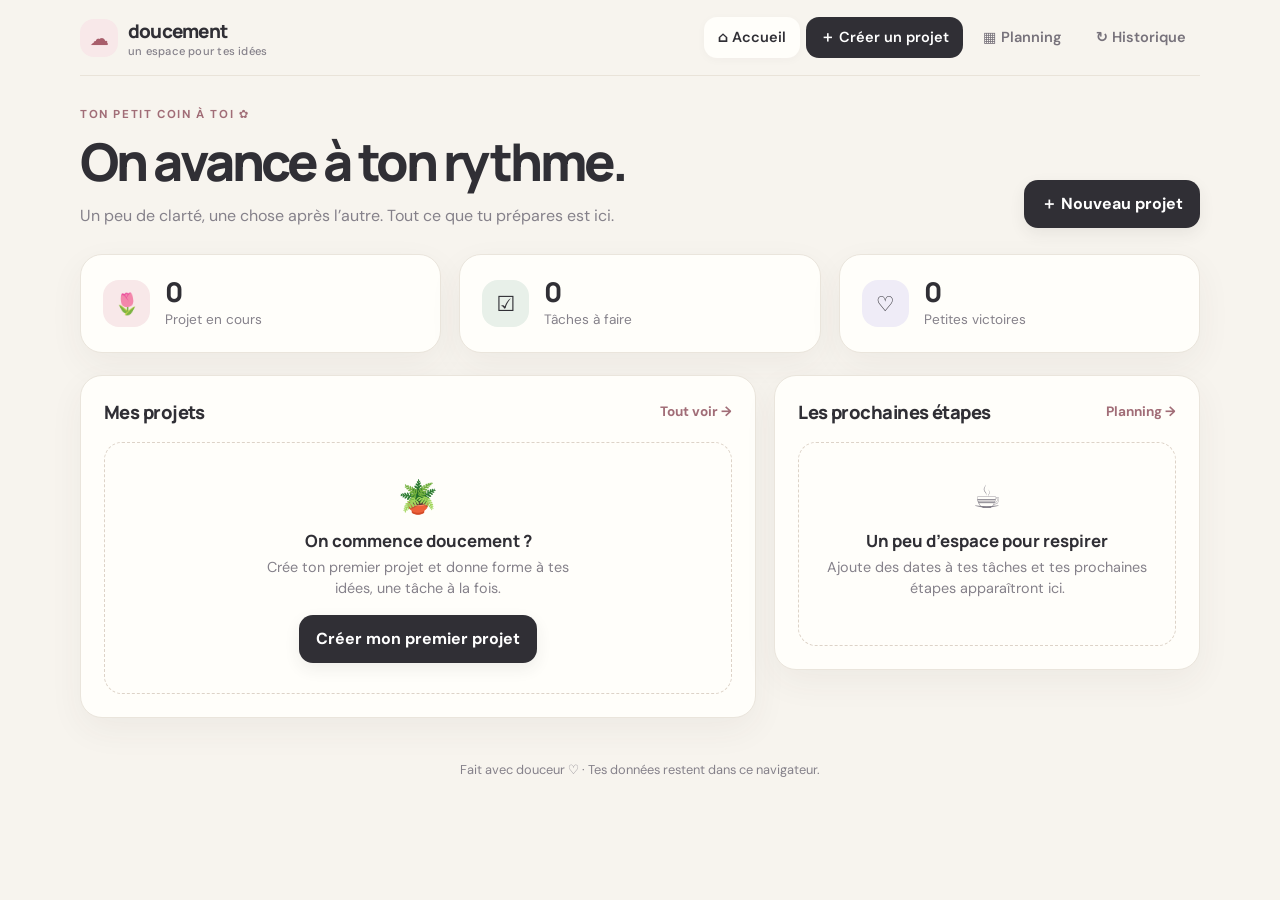
==== index.html @ ed36bbf3 "Add files via upload" ====
<!doctype html><html lang="fr"><head><meta charset="utf-8"><meta name="viewport" content="width=device-width,initial-scale=1,viewport-fit=cover"><meta name="theme-color" content="#f7f4ee"><meta name="description" content="Ton espace doux pour organiser tes projets."><title>Doucement — Mon espace</title><link rel="stylesheet" href="style.css"></head><body data-page="home"><div id="app"></div><script src="app.js" defer></script></body></html>
---- style.css ----
@import url('https://fonts.googleapis.com/css2?family=DM+Sans:wght@400;500;600;700&family=Manrope:wght@400;500;600;700;800&display=swap');
:root{--bg:#f7f4ee;--paper:#fffefa;--ink:#302f35;--muted:#85818a;--line:#e9e3d9;--rose:#d98f9b;--rose-light:#f8e8e9;--sage:#789585;--sage-light:#e8f0e9;--lav:#aaa0c7;--lav-light:#efecf7;--peach:#e7b58f;--peach-light:#fbefe5;--shadow:0 12px 35px rgba(68,53,48,.055);--radius:22px;--sans:'DM Sans',system-ui,sans-serif;--display:'Manrope',system-ui,sans-serif}*{box-sizing:border-box}html{scroll-behavior:smooth}body{margin:0;background:var(--bg);color:var(--ink);font-family:var(--sans);line-height:1.5;padding-bottom:30px}button,input,textarea,select{font:inherit}button,a{ -webkit-tap-highlight-color:transparent}button{cursor:pointer}a{color:inherit;text-decoration:none}.shell{width:min(1120px,100% - 36px);margin:auto}.topbar{height:76px;display:flex;align-items:center;justify-content:space-between;gap:16px;border-bottom:1px solid var(--line);margin-bottom:30px}.brand{display:flex;align-items:center;gap:10px;font:800 1.18rem var(--display);letter-spacing:-.04em}.brand-mark{display:grid;place-items:center;width:38px;height:38px;border-radius:14px;background:var(--rose-light);color:#a85e6b;font-size:1.2rem}.brand small{display:block;color:var(--muted);font:500 .7rem var(--sans);letter-spacing:.02em}.nav{display:flex;gap:6px;align-items:center}.nav a{padding:10px 14px;border-radius:13px;color:#77727b;font-size:.91rem;font-weight:600}.nav a.active,.nav a:hover{background:var(--paper);color:var(--ink);box-shadow:0 2px 10px #302f3508}.nav .nav-plus{background:var(--ink);color:white}.menu-toggle{display:none;border:1px solid var(--line);background:var(--paper);border-radius:12px;padding:8px 12px}.eyebrow{text-transform:uppercase;letter-spacing:.14em;font-size:.72rem;color:#a16d77;font-weight:700;margin:0 0 10px}.heading{font:800 clamp(2rem,5vw,3.25rem)/1.12 var(--display);letter-spacing:-.055em;margin:0}.subheading{color:var(--muted);max-width:60ch;margin:12px 0 0}.page-head{display:flex;justify-content:space-between;align-items:flex-end;gap:20px;margin:28px 0 26px}.btn{border:0;border-radius:14px;padding:12px 17px;font-weight:700;display:inline-flex;justify-content:center;align-items:center;gap:8px;transition:transform .15s,box-shadow .15s}.btn:active{transform:scale(.98)}.btn-primary{background:var(--ink);color:white;box-shadow:0 6px 16px #302f3514}.btn-soft{background:var(--rose-light);color:#925866}.btn-plain{background:var(--paper);border:1px solid var(--line);color:var(--ink)}.btn-danger{background:#fff0f0;color:#a34f57}.grid{display:grid;gap:18px}.stats{grid-template-columns:repeat(3,minmax(0,1fr));margin:22px 0}.stat,.panel,.project-card,.task-card,.calendar-wrap{background:var(--paper);border:1px solid #eae5dc;border-radius:var(--radius);box-shadow:var(--shadow)}.stat{padding:21px 22px;display:flex;gap:15px;align-items:center}.stat-icon{width:47px;height:47px;display:grid;place-items:center;border-radius:16px;font-size:1.3rem}.stat-icon.rose{background:var(--rose-light)}.stat-icon.sage{background:var(--sage-light)}.stat-icon.lav{background:var(--lav-light)}.stat strong{font:800 1.7rem var(--display);display:block;line-height:1.15}.stat span:last-child{font-size:.85rem;color:var(--muted)}.home-grid{grid-template-columns:1.35fr .85fr;align-items:start}.panel{padding:23px}.panel-head{display:flex;justify-content:space-between;align-items:center;gap:12px;margin-bottom:17px}.panel h2,.section-title{font:800 1.15rem var(--display);margin:0;letter-spacing:-.03em}.small-link{font-size:.85rem;color:#a16d77;font-weight:700}.project-list{display:grid;gap:12px}.project-card{padding:17px;display:flex;align-items:center;gap:14px;box-shadow:none;transition:transform .15s,border-color .15s}.project-card:hover{transform:translateY(-2px);border-color:#d8c4c3}.project-emoji{width:48px;height:48px;flex:none;border-radius:16px;display:grid;place-items:center;font-size:1.35rem;background:var(--rose-light)}.project-info{flex:1;min-width:0}.project-info h3{margin:0;font:750 1rem var(--display);overflow-wrap:anywhere}.project-info p{margin:4px 0 0;color:var(--muted);font-size:.84rem}.project-arrow{color:#aaa;font-size:1.3rem}.progress{height:6px;background:#eee9e2;border-radius:99px;overflow:hidden;margin-top:11px}.progress span{display:block;height:100%;background:var(--sage);border-radius:99px}.empty{padding:30px 18px;text-align:center;color:var(--muted);border:1px dashed #ddd3c8;border-radius:18px}.empty .empty-emoji{font-size:2rem;margin-bottom:8px}.empty h3{color:var(--ink);margin:4px 0;font:750 1.05rem var(--display)}.empty p{font-size:.9rem;margin:5px auto 15px;max-width:34ch}.task-list{display:grid;gap:10px}.task-card{padding:14px 16px;display:flex;gap:13px;align-items:flex-start;box-shadow:none}.task-check{appearance:none;width:22px;height:22px;border:1.7px solid #cfc7bd;border-radius:8px;background:white;flex:none;margin:2px 0 0;display:grid;place-items:center}.task-check:checked{background:var(--sage);border-color:var(--sage)}.task-check:checked:after{content:'✓';color:white;font-size:.85rem}.task-main{flex:1;min-width:0}.task-main h3{margin:0;font-size:.96rem;font-weight:700;overflow-wrap:anywhere}.task-main p{font-size:.84rem;color:var(--muted);margin:4px 0 0;white-space:pre-wrap;overflow-wrap:anywhere}.task-card.done .task-main h3{text-decoration:line-through;color:#999}.task-meta{display:flex;gap:7px;flex-wrap:wrap;margin-top:8px}.pill{font-size:.74rem;padding:4px 8px;border-radius:8px;background:#f2eee8;color:#77717a}.pill.time{background:var(--lav-light);color:#72648f}.pill.late{background:#ffeded;color:#a64e57}.pill.done{background:var(--sage-light);color:#52705f}.task-actions{display:flex;gap:5px}.icon-btn{border:0;background:transparent;color:#938c91;padding:5px;border-radius:8px}.icon-btn:hover{background:#f5eee9;color:var(--ink)}.form-layout{display:grid;grid-template-columns:1fr 320px;gap:20px;align-items:start}.form-card{padding:24px;background:var(--paper);border:1px solid var(--line);border-radius:var(--radius);box-shadow:var(--shadow)}.form-section+.form-section{border-top:1px solid var(--line);padding-top:22px;margin-top:24px}.form-section h2{font:800 1.1rem var(--display);margin:0 0 5px}.hint{font-size:.86rem;color:var(--muted);margin:0 0 17px}.field-grid{display:grid;grid-template-columns:1fr 1fr;gap:14px}.field{display:grid;gap:7px;margin-bottom:15px}.field label,.field>span{font-size:.83rem;font-weight:700;color:#615c64}.field input,.field textarea,.field select{width:100%;min-width:0;border:1px solid #e4ddd4;background:#fff;border-radius:12px;padding:12px 13px;color:var(--ink);outline:none}.field input:focus,.field textarea:focus,.field select:focus{border-color:#d49aa3;box-shadow:0 0 0 3px #f8e8e9}.field textarea{resize:vertical;min-height:90px}.field small{font-size:.76rem;color:var(--muted)}.task-builder{display:grid;gap:12px}.builder-task{border:1px solid var(--line);border-radius:16px;padding:15px;background:#fffefa}.builder-head{display:flex;align-items:center;justify-content:space-between;gap:10px;margin-bottom:12px}.builder-head strong{font-size:.9rem}.builder-grid{display:grid;grid-template-columns:1fr 1fr;gap:0 12px}.builder-grid .wide{grid-column:1/-1}.form-side{display:grid;gap:14px}.tip-card{padding:20px;border-radius:20px;background:var(--sage-light);color:#456453}.tip-card h3{margin:0 0 8px;font:800 1.02rem var(--display)}.tip-card p{font-size:.88rem;margin:0}.tip-card.pink{background:var(--rose-light);color:#8c5660}.form-actions{display:flex;gap:10px;flex-wrap:wrap;margin-top:22px}.calendar-top{display:flex;align-items:center;justify-content:space-between;gap:14px;margin-bottom:18px}.month-switch{display:flex;align-items:center;gap:10px}.month-switch h2{font:800 1.2rem var(--display);margin:0;min-width:170px;text-align:center}.month-switch button{width:38px;height:38px;border:1px solid var(--line);border-radius:12px;background:white}.calendar-wrap{padding:20px}.calendar-grid{display:grid;grid-template-columns:repeat(7,minmax(0,1fr));gap:5px}.weekday{text-align:center;font-size:.75rem;font-weight:700;color:var(--muted);padding:8px 0}.day{border:1px solid transparent;border-radius:12px;min-height:83px;padding:8px 6px;background:#fff;min-width:0;text-align:left;color:var(--ink)}.day:hover{border-color:#d8c2c1}.day.other{background:transparent;color:#bbb}.day.today{border-color:var(--rose);background:#fff8f8}.day.selected{background:var(--rose-light);border-color:var(--rose)}.day-num{font-size:.8rem;font-weight:700}.day-dots{display:flex;gap:3px;flex-wrap:wrap;margin-top:8px}.day-dot{width:6px;height:6px;border-radius:50%;background:var(--sage)}.day-dot.pink{background:var(--rose)}.day-dot.purple{background:var(--lav)}.day-count{font-size:.65rem;color:var(--muted);margin-top:3px}.agenda{margin-top:22px}.agenda h2{font:800 1.2rem var(--display);margin:0 0 13px}.agenda-date{font-size:.88rem;color:var(--muted);margin:-8px 0 14px}.history-tools{display:flex;gap:10px;flex-wrap:wrap;margin:0 0 20px}.history-tools input,.history-tools select{border:1px solid var(--line);border-radius:12px;padding:11px 13px;background:var(--paper);min-width:0}.history-tools input{flex:1;min-width:180px}.history-grid{grid-template-columns:repeat(2,minmax(0,1fr))}.history-card{display:flex;flex-direction:column;align-items:stretch}.history-card .project-info{margin-top:12px}.history-card .history-actions{display:flex;gap:8px;margin-top:15px}.history-card .history-actions .btn{flex:1}.status-label{display:inline-flex;align-items:center;gap:6px;font-size:.75rem;font-weight:700;color:#63806d;background:var(--sage-light);padding:5px 9px;border-radius:99px}.status-label.archived{color:#837b8e;background:var(--lav-light)}.note-box{background:#fff8e9;border:1px solid #f0e4c8;border-radius:18px;padding:17px;margin-top:18px}.note-box label{display:block;font-weight:700;font-size:.9rem;margin-bottom:8px}.note-box textarea{width:100%;border:1px solid #eee0c2;border-radius:12px;background:#fffdf7;padding:11px;resize:vertical;min-height:95px}.note-box button{margin-top:8px}.toast{position:fixed;bottom:22px;left:50%;transform:translateX(-50%);z-index:10;background:#302f35;color:white;padding:12px 18px;border-radius:14px;box-shadow:var(--shadow);font-size:.9rem;max-width:calc(100% - 30px)}.footer{color:var(--muted);font-size:.8rem;text-align:center;margin:42px auto 10px}.mobile-bottom{display:none}
@media(max-width:800px){.shell{width:min(100% - 28px,650px)}.topbar{height:68px;margin-bottom:22px}.nav{display:none;position:absolute;top:65px;left:14px;right:14px;background:var(--paper);border:1px solid var(--line);border-radius:17px;padding:9px;box-shadow:var(--shadow);z-index:20;flex-direction:column;align-items:stretch}.nav.open{display:flex}.nav a{padding:12px}.menu-toggle{display:block}.home-grid,.form-layout{grid-template-columns:1fr}.form-side{grid-template-columns:1fr 1fr}.page-head{align-items:flex-start;flex-direction:column;margin-top:22px}.page-head .btn{width:100%}.stats{gap:10px}.stat{padding:14px 12px;gap:9px;align-items:flex-start;flex-direction:column}.stat-icon{width:38px;height:38px;border-radius:13px}.stat strong{font-size:1.45rem}.stat span:last-child{font-size:.77rem}.panel,.form-card,.calendar-wrap{padding:17px}.day{min-height:64px;padding:6px 4px}.day-count{display:none}.calendar-grid{gap:3px}.history-grid{grid-template-columns:1fr}}
@media(max-width:480px){.heading{font-size:2.2rem}.stats{grid-template-columns:repeat(3,minmax(0,1fr))}.stat strong{font-size:1.3rem}.stat span:last-child{font-size:.7rem}.field-grid,.builder-grid,.form-side{grid-template-columns:1fr}.builder-grid .wide{grid-column:auto}.calendar-wrap{padding:11px}.calendar-top{align-items:flex-start;flex-direction:column}.month-switch{width:100%;justify-content:space-between}.month-switch h2{min-width:0}.weekday{font-size:.68rem}.day{min-height:54px;border-radius:9px}.day-num{font-size:.74rem}.day-dots{margin-top:5px}.day-dot{width:5px;height:5px}.project-card{padding:13px;gap:10px}.project-emoji{width:42px;height:42px}.task-card{padding:12px}.task-actions{flex-direction:column}.mobile-bottom{display:flex;position:fixed;bottom:0;left:0;right:0;z-index:8;background:#fffefaee;backdrop-filter:blur(14px);border-top:1px solid var(--line);padding:8px 8px calc(8px + env(safe-area-inset-bottom));justify-content:space-around}.mobile-bottom a{font-size:.7rem;font-weight:700;color:var(--muted);display:grid;justify-items:center;gap:3px;padding:4px 10px}.mobile-bottom a span:first-child{font-size:1.1rem}.mobile-bottom a.active{color:#a16d77}.footer{margin-bottom:80px}.toast{bottom:85px}}

/* Adresse de tâche et planification des trajets */
.task-address { margin: 5px 0 0; font-size: .88rem; color: var(--muted, #777); overflow-wrap: anywhere; }
.task-address a { color: var(--sage, #718a76); text-decoration: underline; text-underline-offset: 2px; }
.route-stops { margin: 16px 0; }
.route-stops ol { list-style: none; margin: 0; padding: 0; counter-reset: route; display: grid; gap: 10px; }
.route-stops li { counter-increment: route; position: relative; padding: 12px 14px 12px 48px; border: 1px solid var(--border, #eee3df); border-radius: 14px; background: var(--cream, #fffaf7); }
.route-stops li::before { content: counter(route); position: absolute; left: 14px; top: 12px; width: 24px; height: 24px; display: grid; place-items: center; border-radius: 50%; background: var(--rose-light, #f8e5e8); color: var(--text, #594b4a); font-weight: 700; font-size: .85rem; }
.route-stops li span, .route-stops li small { display: block; }
.route-stops li small { margin-top: 3px; color: var(--muted, #777); overflow-wrap: anywhere; }
.empty-route { padding: 14px; border-radius: 14px; background: var(--cream, #fffaf7); color: var(--muted, #777); }
#reminderSelect { max-width: 100%; }
@media (max-width: 640px) { .route-stops li { padding-right: 10px; } #buildRoute { width: 100%; justify-content: center; } }
.route-map { margin: 14px 0 18px; overflow: hidden; border-radius: 16px; border: 1px solid var(--border, #eee3df); background: var(--cream, #fffaf7); }
.route-leaflet-map { height: 340px; width: 100%; z-index: 0; }
.route-summary { padding: 10px 14px; margin: 0; font-size: .9rem; background: var(--rose-light, #f8e5e8); }
@media (max-width: 640px) { .route-leaflet-map { height: 280px; } }
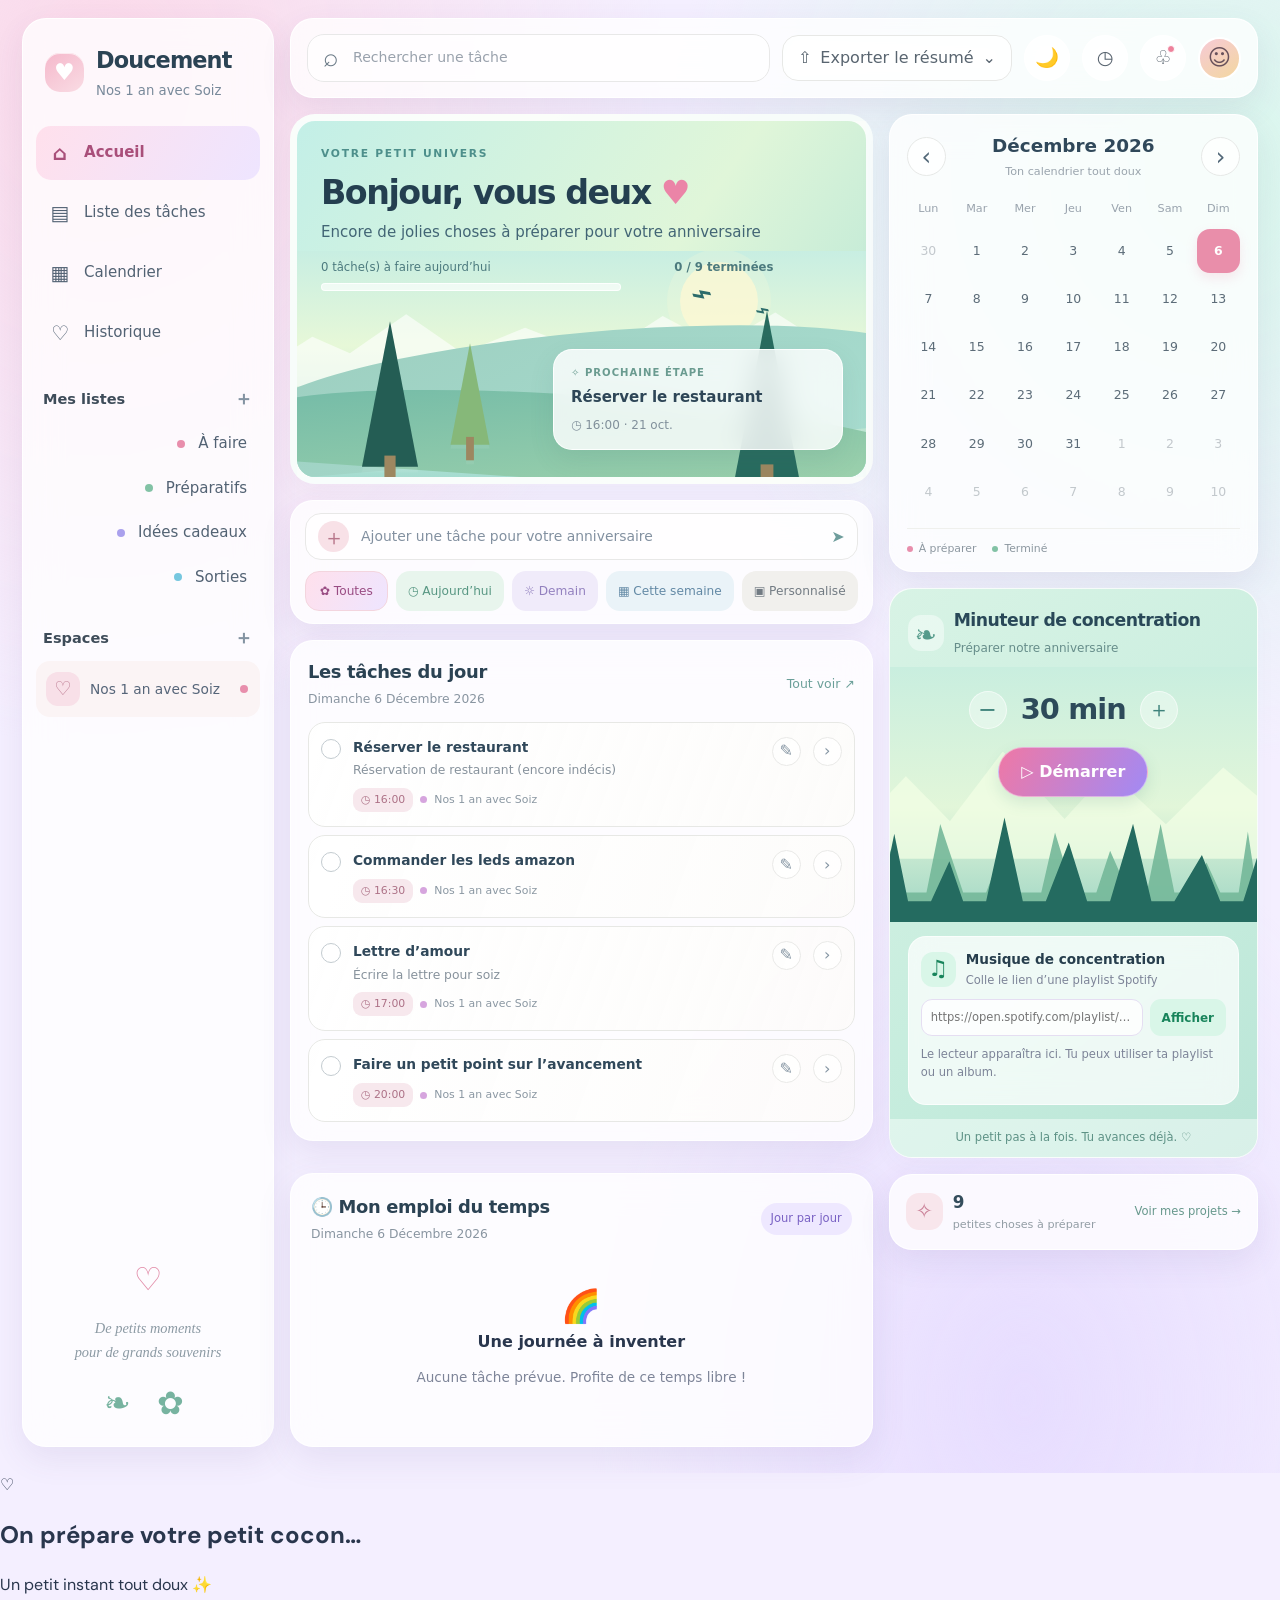
==== commit d7081a59: "Update index.html" ====
--- a/index.html
+++ b/index.html
@@ -1 +1,10 @@
-<!doctype html><html lang="fr"><head><meta charset="utf-8"><meta name="viewport" content="width=device-width,initial-scale=1,viewport-fit=cover"><meta name="theme-color" content="#f7f4ee"><meta name="description" content="Ton espace doux pour organiser tes projets."><title>Doucement — Mon espace</title><link rel="stylesheet" href="style.css"></head><body data-page="home"><div id="app"></div><script src="app.js" defer></script></body></html>
+<!doctype html><html lang="fr"><head><meta charset="utf-8"><meta name="viewport" content="width=device-width,initial-scale=1,viewport-fit=cover"><meta name="theme-color" content="#f7f4ee"><meta name="description" content="Ton espace doux pour organiser tes projets."><title>Doucement — Mon espace</title><link rel="stylesheet" href="style.css"></head><body data-page="home"><div id="app"></div><script src="app.js" defer></script></body><div id="loading-screen">
+  <div class="loading-content">
+    <div class="loading-heart">♡</div>
+    <h2>On prépare votre petit cocon…</h2>
+    <p>Un petit instant tout doux ✨</p>
+    <div class="loading-bar">
+      <span></span>
+    </div>
+  </div>
+</div></html>
--- a/style.css
+++ b/style.css
@@ -19,3 +19,61 @@
 .route-leaflet-map { height: 340px; width: 100%; z-index: 0; }
 .route-summary { padding: 10px 14px; margin: 0; font-size: .9rem; background: var(--rose-light, #f8e5e8); }
 @media (max-width: 640px) { .route-leaflet-map { height: 280px; } }
+
+
+/* Accueil signature : pastel lumineux, formes illustrées et hiérarchie plus éditoriale */
+.home-hero{position:relative;display:grid;grid-template-columns:1.08fr .92fr;align-items:center;min-height:360px;overflow:hidden;margin:26px 0 20px;padding:38px 42px;border:1px solid #eadfe0;border-radius:30px;background:linear-gradient(118deg,#fffefa 0%,#fffaf6 48%,#f5eaf5 100%);box-shadow:0 18px 50px rgba(83,59,73,.07)}
+.home-hero .eyebrow{color:#b16d80}.home-hero .heading{font-size:clamp(2.15rem,4.3vw,3.45rem);line-height:1.08;max-width:620px}.home-hero .subheading{font-size:1rem;line-height:1.75;max-width:430px;margin-top:17px}.hero-copy{position:relative;z-index:2}.hero-actions{display:flex;gap:10px;flex-wrap:wrap;margin-top:23px}.hero-note{display:flex;align-items:center;gap:8px;color:#8e858d;font-size:.83rem;margin-top:22px}.hero-note span{color:#c67e91}.hero-art{height:290px;position:relative;isolation:isolate}.hero-art:before{content:'';position:absolute;width:285px;height:285px;right:15px;top:0;border-radius:50%;background:linear-gradient(145deg,#f6dce3,#e9e3f7);opacity:.9}.art-sun{position:absolute;z-index:-1;width:102px;height:102px;right:62px;top:14px;border-radius:50%;background:#f9d7a7;box-shadow:0 0 0 13px #f9d7a733}.art-cloud{position:absolute;z-index:2;width:78px;height:22px;background:#fffefa;border-radius:30px;filter:drop-shadow(0 4px 5px #80677a12)}.art-cloud:before,.art-cloud:after{content:'';position:absolute;bottom:7px;background:inherit;border-radius:50%}.art-cloud:before{width:31px;height:31px;left:12px}.art-cloud:after{width:24px;height:24px;left:34px}.cloud-one{top:45px;left:20px}.cloud-two{top:90px;right:12px;transform:scale(.72)}.art-hill{position:absolute;bottom:18px;border-radius:55% 55% 0 0}.hill-back{width:280px;height:145px;right:4px;background:#b9d4c3;transform:rotate(-9deg)}.hill-front{width:310px;height:126px;right:48px;bottom:0;background:linear-gradient(130deg,#86b5a0,#c5dfcb);transform:rotate(9deg)}.art-flower{position:absolute;color:#fff9f1;text-shadow:0 2px 7px #547b6b55;font-size:3rem}.flower-one{bottom:42px;right:56px;transform:rotate(-15deg)}.flower-two{bottom:87px;right:215px;font-size:2.1rem;color:#f8e6ef}.art-heart{position:absolute;right:66px;top:97px;font-size:3rem;color:#c77791;transform:rotate(12deg);text-shadow:0 5px 12px #c7779133}.art-label{position:absolute;right:0;bottom:8px;padding:12px 17px;background:#fffefaee;border:1px solid #fff;border-radius:17px;box-shadow:0 9px 24px #66536617;transform:rotate(-3deg)}.art-label span,.art-label strong{display:block}.art-label span{font-size:.65rem;text-transform:uppercase;letter-spacing:.12em;color:#a28a9a}.art-label strong{font:800 1rem var(--display);color:#655568}.home-stats{margin:20px 0 22px}.home-stats .stat{border-radius:20px;background:#fffefaed}.home-project-panel,.home-next-panel{padding:25px}.home-project-panel .panel-head,.home-next-panel .panel-head{align-items:center}.home-project-panel .eyebrow,.home-next-panel .eyebrow{margin-bottom:4px;font-size:.64rem}.home-project-panel .panel-head h2,.home-next-panel .panel-head h2{font-size:1.25rem}.home-project-panel .project-card{border-radius:17px;background:linear-gradient(100deg,#fffefa,#fff8f7);padding:17px}.home-project-panel .project-emoji{border-radius:17px}.home-next-panel .task-list{gap:9px}.home-next-panel .task-card{border-radius:16px;padding:13px 12px;background:#fffefa}.home-all-tasks{display:flex;margin-top:14px;justify-content:space-between}.mini-quote{display:flex;align-items:center;gap:12px;margin-top:17px;padding:15px 16px;border-radius:17px;background:linear-gradient(100deg,#f8e8ec,#f1edf9);color:#8d687a}.mini-quote>span:first-child{font:2.5rem Georgia,serif;line-height:.8;color:#c48296}.mini-quote p{margin:0;font-size:.85rem;flex:1}.quote-flower{font-size:1.5rem;color:#b18cab}.home-bottom-note{display:flex;align-items:center;gap:14px;margin:20px 0 4px;padding:19px 23px;border:1px solid #e9e2e9;border-radius:20px;background:linear-gradient(105deg,#f7eee9,#f3eef8)}.home-bottom-note strong{font:750 .95rem var(--display)}.home-bottom-note p{margin:3px 0 0;color:var(--muted);font-size:.85rem}.note-sparkle{font-size:1.7rem;color:#b486a5}.note-heart{margin-left:auto;font-size:1.8rem;color:#c78398}
+@media(max-width:800px){.home-hero{grid-template-columns:1fr;padding:29px 25px 0;min-height:unset}.home-hero .heading{font-size:clamp(2rem,8vw,3rem)}.hero-art{height:230px;margin-top:8px}.hero-art:before{width:220px;height:220px;right:calc(50% - 110px)}.art-sun{right:calc(50% - 68px);width:80px;height:80px}.hill-back{right:calc(50% - 135px);width:270px}.hill-front{right:calc(50% - 155px);width:310px}.art-label{right:calc(50% - 145px)}.flower-one{right:calc(50% - 90px)}.flower-two{right:calc(50% + 50px)}.art-heart{right:calc(50% - 80px)}.home-stats{grid-template-columns:repeat(3,minmax(0,1fr));gap:9px}.home-stats .stat{padding:13px 10px;gap:8px}.home-stats .stat-icon{width:35px;height:35px;border-radius:12px;font-size:1rem}.home-stats .stat strong{font-size:1.35rem}.home-stats .stat span:last-child{font-size:.72rem}.home-grid{grid-template-columns:1fr}.home-bottom-note{padding:16px}}
+@media(max-width:480px){.home-hero{margin-top:16px;padding:25px 19px 0;border-radius:23px}.hero-actions .btn{flex:1;padding:11px 12px;font-size:.84rem}.hero-art{height:205px}.home-stats{gap:7px}.home-stats .stat{display:block;text-align:center;padding:12px 5px}.home-stats .stat-icon{margin:0 auto 8px}.home-project-panel,.home-next-panel{padding:18px}.home-bottom-note{gap:10px}.note-heart{font-size:1.4rem}}
+
+/* === Tableau de bord Doucement — interface pastel inspirée de la référence === */
+.dashboard-page{max-width:none;width:100%;margin:0;padding:18px 22px 26px;background:radial-gradient(ellipse at 10% 0%,#fffaf6 0%,#f5f2ee 50%,#eeefed 100%);min-height:100vh;color:#273e4d;font-family:var(--body,Inter,system-ui,sans-serif)}
+.dashboard-page .footer,.dashboard-page .mobile-bottom{display:none}
+.dashboard-shell{display:grid;grid-template-columns:252px minmax(0,1fr);gap:16px;max-width:1680px;margin:0 auto;align-items:stretch}
+.dash-sidebar{min-height:calc(100vh - 36px);padding:22px 13px 14px;border:1px solid #ffffffc9;border-radius:24px;background:rgba(255,255,255,.74);backdrop-filter:blur(20px);box-shadow:0 10px 34px #52625b0b;display:flex;flex-direction:column;overflow:hidden}
+.dash-brand{display:flex;align-items:center;gap:12px;text-decoration:none;color:#2b4354;padding:3px 9px 25px}.brand-heart{display:grid;place-items:center;width:39px;height:39px;border-radius:15px;background:linear-gradient(145deg,#f5b8cb,#f9dce4);color:#fff;font-size:1.45rem;box-shadow:inset 0 1px 0 #ffffffaa}.dash-brand strong{display:block;font-size:1.4rem;letter-spacing:-.04em}.dash-brand small{display:block;color:#78899a;margin-top:3px;font-size:.83rem}
+.dash-nav{display:grid;gap:6px}.dash-nav a,.dash-list-links a{display:flex;align-items:center;gap:13px;padding:12px 13px;border-radius:15px;text-decoration:none;color:#526273;font-size:.94rem;transition:background .2s,transform .2s}.dash-nav a span{width:22px;text-align:center;font-size:1.25rem}.dash-nav a:hover,.dash-list-links a:hover{background:#f8f1f2;transform:translateX(2px)}.dash-nav a.active{background:linear-gradient(105deg,#f8e3e9d9,#f7eaf0a6);color:#ad6e83;font-weight:700}.dash-side-heading{display:flex;justify-content:space-between;align-items:center;margin:25px 7px 9px;color:#3e4c59;font-size:.91rem;font-weight:750}.dash-side-heading a{color:#8393a2;text-decoration:none;font-size:1.2rem}.dash-list-links{display:grid;gap:2px}.dash-list-links a{padding:10px 13px}.pink-dot,.green-dot,.purple-dot,.blue-dot{display:inline-block;width:8px;height:8px;border-radius:50%;flex:none}.pink-dot{background:#e88eac}.green-dot{background:#82c2a5}.purple-dot{background:#aaa0ed}.blue-dot{background:#76c7df}.dash-list-links .pink-dot,.dash-list-links .green-dot,.dash-list-links .purple-dot,.dash-list-links .blue-dot{margin-left:auto}.dash-project-link{display:flex;align-items:center;gap:10px;padding:11px 10px;border-radius:14px;background:#fbf4f5;text-decoration:none;color:#566579;font-size:.86rem}.dash-project-link>span:first-child{display:grid;place-items:center;width:34px;height:34px;border-radius:12px;background:#f8e0e8;color:#bd7b92;font-size:1.2rem}.dash-project-link>span:nth-child(2){flex:1}.dash-project-link .pink-dot{margin-right:2px}.dash-sidebar-note{margin-top:auto;padding:30px 6px 5px;text-align:center;color:#8c9aa4}.dash-sidebar-note>span{font-size:2rem;color:#e18aa7}.dash-sidebar-note p{font-family:Georgia,serif;font-style:italic;line-height:1.65;font-size:.9rem}.sidebar-leaves{font-size:2rem;color:#77b3a0;letter-spacing:8px;margin-top:12px}
+.dash-main{min-width:0}.dash-topbar{height:80px;display:flex;align-items:center;gap:12px;padding:10px 16px;margin-bottom:16px;border:1px solid #ffffffd9;border-radius:23px;background:rgba(255,255,255,.77);backdrop-filter:blur(20px);box-shadow:0 8px 25px #58635e08}.dash-search{height:48px;display:flex;align-items:center;gap:12px;flex:1;min-width:90px;padding:0 15px;border:1px solid #e8e8e8;border-radius:17px;background:#ffffffa6;color:#6b7a86}.dash-search>span{font-size:1.6rem;line-height:1}.dash-search input{width:100%;border:0;outline:0;background:transparent;color:#2d4353;font:inherit;font-size:.88rem}.dash-search input::placeholder{color:#9aa2ad}.glass-button,.round-top-button{border:1px solid #e7e8e6;background:rgba(255,255,255,.53);backdrop-filter:blur(12px);color:#596570;cursor:pointer;transition:transform .2s,background .2s,box-shadow .2s}.glass-button{height:46px;display:flex;align-items:center;gap:9px;padding:0 15px;border-radius:16px;white-space:nowrap}.round-top-button{width:46px;height:46px;border-radius:50%;font-size:1.2rem;position:relative}.avatar{width:43px;height:43px;border-radius:50%;display:grid;place-items:center;background:linear-gradient(145deg,#f6cad6,#f3d7a0);font-size:1.4rem;color:#67505a;border:2px solid #fff}.notification-button i{position:absolute;width:8px;height:8px;background:#ee819b;border:1px solid white;border-radius:50%;right:10px;top:9px}.glass-button:hover,.round-top-button:hover{background:#fff;transform:translateY(-2px);box-shadow:0 6px 16px #4c63531a}
+.dash-columns{display:grid;grid-template-columns:minmax(0,1.42fr) minmax(310px,.9fr);gap:16px;align-items:start}.dash-center,.dash-right{display:grid;gap:16px;min-width:0}.dash-welcome{position:relative;min-height:370px;overflow:hidden;border:7px solid rgba(255,255,255,.88);border-radius:25px;background:linear-gradient(125deg,#c3efe7,#e0f6d9 57%,#b3e4d6);box-shadow:0 10px 25px #64776c0b}.welcome-copy{position:relative;z-index:3;padding:25px 24px 0;max-width:88%}.dash-overline{font-size:.67rem;letter-spacing:.16em;font-weight:800;color:#4d8f8b;margin:0 0 12px}.welcome-copy h1{font-size:clamp(1.65rem,2.6vw,2.6rem);letter-spacing:-.045em;line-height:1.12;margin:0 0 10px;color:#243f50}.welcome-copy h1 span{color:#eb84a7}.welcome-copy>p:not(.dash-overline){font-size:.94rem;margin:0;color:#426575}.welcome-progress-label{display:flex;flex-wrap:wrap;gap:7px;justify-content:space-between;margin-top:15px;font-size:.73rem;color:#4c7a7e}.welcome-progress-label b{font-weight:650}.welcome-progress{width:min(300px,100%);height:8px;border-radius:99px;background:#ffffffa8;border:1px solid #ffffffd9;overflow:hidden;margin-top:7px}.welcome-progress span{display:block;height:100%;border-radius:99px;background:linear-gradient(90deg,#ed82a8,#f4b3c4);transition:width .3s}.welcome-landscape{position:absolute;inset:130px 0 0;overflow:hidden;background:linear-gradient(180deg,#c8eee2 0%,#e7f8d8 42%,#a5dcd0 100%)}.welcome-landscape:before{content:'';position:absolute;left:-5%;right:-5%;top:20%;height:40%;background:#ffffff9c;clip-path:polygon(0 75%,7% 45%,13% 63%,22% 20%,31% 63%,41% 35%,53% 67%,63% 22%,72% 55%,81% 18%,90% 58%,100% 30%,100% 100%,0 100%)}.sun{position:absolute;width:78px;height:78px;right:19%;top:5%;border-radius:50%;background:#fff9d4c9;box-shadow:0 0 0 13px #fff9d433}.mountain{position:absolute;bottom:18%;width:120%;height:53%;left:-8%;border-radius:50% 50% 0 0}.mountain-back{background:linear-gradient(160deg,#9dcfc0,#a8ddd0);transform:rotate(-5deg);bottom:11%}.mountain-front{background:linear-gradient(170deg,#70b9a7,#a4d5ad);height:38%;bottom:-2%;transform:rotate(4deg)}.tree{position:absolute;bottom:8%;width:0;height:0;border-left:25px solid transparent;border-right:25px solid transparent;border-bottom:130px solid #2b6a60;filter:drop-shadow(0 5px 0 #ffffff12)}.tree:after{content:'';position:absolute;left:-5px;top:120px;width:10px;height:30px;background:#9d8760}.tree-one{left:12%;transform:scale(1.12);border-bottom-color:#245d54}.tree-two{left:26%;transform:scale(.78);border-bottom-color:#86b879}.tree-three{right:13%;transform:scale(1.28);border-bottom-color:#286b5f}.bird{position:absolute;z-index:2;color:#2c6c6b;font-size:2.2rem;transform:rotate(-20deg)}.bird-one{right:27%;top:7%}.bird-two{right:17%;top:18%;font-size:1.5rem}.up-next{position:absolute;z-index:4;right:4%;bottom:12%;width:min(290px,57%);padding:15px 17px;border:1px solid #ffffffdb;border-radius:19px;background:rgba(255,255,255,.82);backdrop-filter:blur(14px);box-shadow:0 10px 26px #426f641c;display:grid;gap:8px}.up-next small{color:#6a9b90;font-weight:800;font-size:.63rem;letter-spacing:.1em}.up-next strong{font-size:.94rem;color:#2e4657;line-height:1.3}.up-next span{font-size:.75rem;color:#81909b}
+.quick-add-card,.dash-calendar-card,.dash-task-section,.focus-card,.dash-progress-card{border:1px solid #ffffffd9;border-radius:23px;background:rgba(255,255,255,.78);backdrop-filter:blur(18px);box-shadow:0 8px 25px #58635e07}.quick-add-card{padding:12px 14px}.quick-add{height:47px;display:flex;align-items:center;gap:12px;padding:0 12px;border:1px solid #e8e8e7;border-radius:16px;background:#ffffffab;text-decoration:none;color:#8290a0;font-size:.87rem}.quick-add>span:first-child{width:31px;height:31px;border-radius:50%;display:grid;place-items:center;background:#f8e1e7;color:#b8778b;font-size:1.4rem}.quick-add>span:nth-child(2){flex:1}.quick-add b{color:#6e9d9c;font-size:1rem}.quick-filters{display:flex;gap:8px;flex-wrap:wrap;margin-top:11px}.filter-chip{display:flex;align-items:center;justify-content:center;gap:6px;flex:1;min-width:max-content;padding:10px 11px;border:1px solid transparent;border-radius:14px;background:#f3f3f2a8;color:#687584;font-size:.76rem;cursor:pointer;transition:transform .2s,background .2s}.filter-chip:hover{transform:translateY(-2px)}.filter-chip.active{background:#f9e3e9;color:#b16d86;border-color:#f3d5de}.filter-chip:nth-child(2){background:#e8f5ed;color:#589783}.filter-chip:nth-child(3){background:#f0ebfa;color:#9381bf}.filter-chip:nth-child(4){background:#eaf3f8;color:#6389a5}.filter-chip:nth-child(5){background:#f1f0ed;color:#727b83}
+.dash-task-section{padding:18px 17px}.dash-section-heading{display:flex;justify-content:space-between;align-items:center;gap:12px;margin:0 0 13px}.dash-section-heading h2{font-size:1.12rem;margin:0;color:#2b4253;letter-spacing:-.02em}.dash-section-heading p{font-size:.77rem;color:#8995a1;margin:4px 0 0;text-transform:capitalize}.dash-section-heading>a{color:#6b9f99;text-decoration:none;font-size:.78rem;white-space:nowrap}.dash-task-list{display:grid;gap:8px}.dash-task{display:flex;align-items:flex-start;gap:12px;padding:14px 12px;border:1px solid #e7e8e5;border-radius:17px;background:linear-gradient(110deg,#ffffffd9,#fcfbf9bd);transition:transform .2s,border-color .2s,box-shadow .2s}.dash-task:hover{transform:translateY(-1px);border-color:#ead4dc;box-shadow:0 6px 18px #5d6b6310}.dash-task.done{opacity:.65}.dash-task>.task-check{appearance:none;flex:none;width:20px;height:20px;margin:2px 0 0;border:1.5px solid #c3cbd0;border-radius:50%;background:#fff;cursor:pointer}.dash-task>.task-check:checked{background:#79b99f;border-color:#79b99f;box-shadow:inset 0 0 0 4px #fff}.dash-task-content{min-width:0;flex:1}.dash-task-content h3{font-size:.86rem;font-weight:700;margin:0 0 4px;color:#30485a}.dash-task.done h3{text-decoration:line-through}.dash-task-content p{font-size:.77rem;color:#87929c;margin:0 0 5px}.dash-address{display:block;font-size:.72rem;color:#6c9d95;overflow-wrap:anywhere;margin:3px 0 6px}.dash-task-meta{display:flex;align-items:center;flex-wrap:wrap;gap:7px;margin-top:8px;color:#8a97a2;font-size:.68rem}.time-chip{padding:4px 8px;border-radius:9px;background:#f7e8ed;color:#ad7287;font-size:.68rem}.category-dot{width:7px;height:7px;border-radius:50%;background:#d6a5de}.round-action{flex:none;display:grid;place-items:center;width:29px;height:29px;border:1px solid #e9e9e7;border-radius:50%;background:#ffffffaa;color:#8494a2;text-decoration:none;cursor:pointer}.round-action:hover{background:#f8e6ec;color:#b16d86}.dash-empty{padding:22px;text-align:center;color:#8b969d;font-size:.86rem;line-height:1.8}.dash-empty a{color:#6f9f95;text-decoration:none}
+.dash-calendar-card{padding:17px 17px 14px}.dash-calendar-head{display:flex;align-items:center;justify-content:space-between;gap:8px;margin-bottom:17px}.dash-calendar-head>div{text-align:center;flex:1}.dash-calendar-head h2{font-size:1.15rem;margin:0;color:#30485a;text-transform:capitalize}.dash-calendar-head small{font-size:.7rem;color:#9aa4ad;display:block;margin-top:4px}.calendar-arrow{width:39px;height:39px;border-radius:50%;border:1px solid #e6e8e6;background:#ffffffb8;color:#526878;font-size:1.5rem;cursor:pointer;transition:background .2s,transform .2s}.calendar-arrow:hover{background:#f9e4eb;transform:scale(1.04)}.dash-weekdays,.dash-calendar-grid{display:grid;grid-template-columns:repeat(7,minmax(0,1fr));gap:5px}.dash-weekdays{margin-bottom:7px}.dash-weekdays span{text-align:center;font-size:.7rem;color:#99a3ad;padding:4px 0}.dash-day{position:relative;display:flex;flex-direction:column;align-items:center;justify-content:center;gap:5px;min-width:0;aspect-ratio:1/1;border:1px solid transparent;border-radius:13px;background:transparent;color:#5c6c78;font:inherit;font-size:.78rem;cursor:pointer;transition:background .2s,border .2s,transform .2s}.dash-day:hover{background:#f8f0f1;transform:scale(1.04)}.dash-day.muted-day{color:#c2c8cc}.dash-day.selected-day{background:#e98eaa;color:white;font-weight:800;box-shadow:0 5px 12px #e98eaa33}.dash-day.today-day:not(.selected-day){border-color:#e7a7ba;color:#b26d84}.day-dots{display:flex;gap:3px;position:absolute;bottom:6px}.day-dots b{display:block;width:4px;height:4px;border-radius:50%;background:#ed94b0}.selected-day .day-dots b{background:#fff}.calendar-legend{display:flex;gap:16px;margin-top:14px;padding-top:12px;border-top:1px solid #eff0ed;color:#8b969f;font-size:.68rem}.calendar-legend span{display:flex;align-items:center;gap:6px}.calendar-legend .pink-dot,.calendar-legend .green-dot{width:6px;height:6px}
+.focus-card{overflow:hidden;padding:19px 18px 0;background:linear-gradient(145deg,#d8f3e5,#c5ecdd 65%,#b9e4d6)}.focus-head{display:flex;align-items:center;gap:10px;position:relative;z-index:2}.focus-leaf{width:36px;height:36px;border-radius:13px;display:grid;place-items:center;background:#ffffff6e;color:#559b8b;font-size:1.65rem}.focus-head h2{margin:0;font-size:1.08rem;color:#294858;letter-spacing:-.03em}.focus-head p{margin:5px 0 0;color:#668d8a;font-size:.75rem}.focus-scene{position:relative;min-height:255px;margin:10px -18px 0;overflow:hidden;background:linear-gradient(180deg,#c9eedf 0%,#e2f6d9 55%,#9ed5c4 100%)}.focus-scene:before{content:'';position:absolute;top:33%;left:-10%;width:120%;height:42%;background:#f4ffe6b5;clip-path:polygon(0 75%,12% 23%,22% 65%,34% 0,48% 63%,58% 18%,71% 68%,84% 15%,100% 70%,100% 100%,0 100%)}.focus-duration{position:relative;z-index:3;display:flex;align-items:center;justify-content:center;gap:14px;padding-top:21px}.focus-duration button{width:38px;height:38px;border-radius:50%;border:1px solid #ffffff8c;background:#ffffff60;color:#3e827b;font-size:1.4rem;cursor:pointer;backdrop-filter:blur(6px)}.focus-duration strong{font-size:1.8rem;color:#2d4a5a;min-width:94px;text-align:center;font-weight:700;letter-spacing:-.03em}.focus-start{position:relative;z-index:3;display:block;margin:15px auto 0;padding:12px 22px;border:1px solid #ffffff65;border-radius:99px;background:linear-gradient(110deg,#72b7a3,#459e91);color:white;font-weight:650;box-shadow:0 6px 15px #367e7026;cursor:pointer;transition:transform .2s,box-shadow .2s}.focus-start:hover{transform:translateY(-2px);box-shadow:0 9px 18px #367e7033}.forest-layer{position:absolute;bottom:-20px;width:125%;height:49%;left:-10%;background:#36786b;clip-path:polygon(0 100%,0 64%,5% 64%,7% 25%,9% 64%,12% 64%,14% 7%,16% 64%,20% 64%,23% 36%,26% 64%,30% 64%,33% 0,36% 64%,40% 64%,44% 25%,47% 64%,52% 64%,56% 8%,59% 64%,64% 64%,68% 30%,71% 64%,76% 64%,81% 0,84% 64%,89% 64%,92% 23%,95% 64%,100% 64%,100% 100%)}.forest-back{bottom:-9px;height:42%;background:#75b99a;opacity:.9;transform:scaleX(-1)}.forest-front{background:#246b60;clip-path:polygon(0 100%,0 67%,6% 67%,9% 13%,12% 67%,17% 67%,21% 35%,24% 67%,29% 67%,33% 0,37% 67%,42% 67%,47% 20%,51% 67%,56% 67%,61% 5%,65% 67%,70% 67%,76% 30%,80% 67%,85% 67%,90% 9%,94% 67%,100% 67%,100% 100%)}.focus-caption{position:relative;margin:0 -18px;padding:10px 14px;background:#ffffff70;text-align:center;color:#5e9286;font-size:.72rem}.dash-progress-card{padding:15px 16px;display:flex;align-items:center;justify-content:space-between;gap:12px}.dash-progress-card>div{display:flex;align-items:center;gap:10px}.dash-progress-card>div>span{display:grid;place-items:center;width:37px;height:37px;border-radius:13px;background:#f8e6ec;color:#ca8198;font-size:1.3rem}.dash-progress-card strong,.dash-progress-card small{display:block}.dash-progress-card strong{font-size:1.05rem;color:#344d5c}.dash-progress-card small{font-size:.7rem;color:#929da5;margin-top:2px}.dash-progress-card>a{font-size:.72rem;text-decoration:none;color:#67988d;white-space:nowrap}
+.custom-cursor{position:fixed;z-index:99999;left:-50px;top:-50px;width:22px;height:22px;border:1.5px solid #da83a0;border-radius:50%;background:#f3b4ca35;box-shadow:0 0 0 5px #f3b4ca18;pointer-events:none;opacity:0;transform:translate(-50%,-50%) scale(1);transition:opacity .18s,width .18s,height .18s,background .18s,box-shadow .18s;mix-blend-mode:multiply}.custom-cursor.visible{opacity:1}.custom-cursor.interactive{width:36px;height:36px;background:#f3b4ca4d;box-shadow:0 0 0 7px #f3b4ca17}.custom-cursor.pressed{width:16px;height:16px;background:#dc7d9c99}
+@media(max-width:1100px){.dashboard-shell{grid-template-columns:210px minmax(0,1fr);gap:12px}.dash-sidebar{padding:18px 10px}.dash-columns{grid-template-columns:minmax(0,1fr) minmax(270px,.78fr);gap:12px}.dash-topbar{gap:8px;padding:9px 10px}.glass-button{padding:0 10px}.glass-button span{font-size:.78rem}.dash-welcome{min-height:350px}.welcome-copy{padding:22px 18px 0}.up-next{width:64%;right:3%}.quick-filters{gap:5px}.filter-chip{padding:9px 7px;font-size:.7rem}}
+@media(max-width:850px){.dashboard-page{padding:12px}.dashboard-shell{grid-template-columns:1fr}.dash-sidebar{min-height:0;padding:12px;border-radius:20px}.dash-brand{padding:0 5px 10px}.dash-brand strong{font-size:1.1rem}.dash-brand .brand-heart{width:33px;height:33px}.dash-nav{display:flex;flex-wrap:wrap;gap:5px}.dash-nav a{flex:1;justify-content:center;padding:9px 8px;font-size:.78rem;gap:6px}.dash-nav a span{font-size:1rem;width:auto}.dash-side-heading,.dash-list-links,.dash-project-link,.dash-sidebar-note{display:none}.dash-main{min-width:0}.dash-topbar{margin-bottom:12px}.dash-columns{grid-template-columns:minmax(0,1fr) minmax(260px,.82fr)}.dash-calendar-card{padding:13px}.dash-day{font-size:.7rem;border-radius:10px}.dash-weekdays{gap:2px}.dash-calendar-grid{gap:2px}.focus-card{padding:15px 13px 0}.focus-scene{margin-left:-13px;margin-right:-13px}.focus-caption{margin-left:-13px;margin-right:-13px}}
+@media(max-width:650px){.dashboard-page{padding:8px}.dash-topbar{height:auto;min-height:63px;flex-wrap:wrap;padding:9px;border-radius:18px}.dash-search{flex-basis:100%;order:1;height:43px}.glass-button{flex:1;order:2;height:40px;justify-content:center}.round-top-button,.avatar{order:2;width:40px;height:40px}.dash-columns{grid-template-columns:1fr}.dash-center{order:1}.dash-right{order:2;grid-template-columns:1fr}.dash-welcome{min-height:340px}.welcome-copy{max-width:100%;padding:20px 16px 0}.welcome-copy h1{font-size:1.8rem}.welcome-copy>p:not(.dash-overline){max-width:330px;font-size:.85rem}.welcome-landscape{inset:160px 0 0}.up-next{width:65%;bottom:10%;padding:12px}.up-next strong{font-size:.8rem}.quick-filters{display:grid;grid-template-columns:repeat(3,minmax(0,1fr))}.filter-chip{min-width:0;font-size:.69rem}.dash-task-section{padding:14px 11px}.dash-task{padding:12px 9px;gap:8px}.dash-task-content h3{font-size:.82rem}.dash-calendar-card{padding:16px}.dash-calendar-grid{gap:6px}.dash-day{font-size:.8rem}.dash-day .day-dots{bottom:5px}.focus-scene{min-height:240px}.dash-progress-card{display:none}}
+@media(prefers-reduced-motion:reduce){.dashboard-page *,.custom-cursor{transition:none!important;scroll-behavior:auto!important}}
+@media (pointer:fine){body:has(.custom-cursor),body:has(.custom-cursor) a,body:has(.custom-cursor) button,body:has(.custom-cursor) [role=button]{cursor:none!important}body:has(.custom-cursor) input,body:has(.custom-cursor) textarea{cursor:text!important}}
+
+/* === Mise à jour : couleurs plus vives, planning quotidien, thème sombre et Spotify === */
+:root{--bg:#f4efff;--paper:#fffdfd;--ink:#29364d;--muted:#7d8498;--line:#e5def2;--rose:#f078a5;--rose-light:#ffe3ef;--sage:#52bfa4;--sage-light:#dcf8ed;--lav:#a18af5;--lav-light:#eee8ff;--peach:#ffb875;--peach-light:#fff0dc;--shadow:0 12px 35px rgba(95,74,150,.10)}
+.dashboard-page{background:radial-gradient(ellipse at 8% 5%,#fbd9e9 0,transparent 34%),radial-gradient(ellipse at 95% 12%,#d8f7ec 0,transparent 32%),radial-gradient(ellipse at 80% 95%,#e7ddff 0,transparent 30%),var(--bg)}
+.dash-sidebar,.dash-topbar,.dash-calendar-card,.dash-task-section,.quick-add-card,.dash-progress-card{background:rgba(255,255,255,.78);border-color:rgba(255,255,255,.92);box-shadow:0 12px 32px rgba(86,66,133,.09);backdrop-filter:blur(18px)}
+.dash-nav a.active{background:linear-gradient(120deg,#ffe0ec,#eee5ff);color:#a94f7a}
+.btn-primary,.focus-start{background:linear-gradient(120deg,#ef78a5,#a18af5)}
+.filter-chip.active{background:linear-gradient(120deg,#ffe0ec,#eee5ff);color:#994c83}
+.dash-task:hover,.project-card:hover{border-color:#e7a8cb;box-shadow:0 9px 22px rgba(190,113,165,.13)}
+.round-top-button,.theme-toggle{border:1px solid rgba(255,255,255,.85);background:rgba(255,255,255,.65);backdrop-filter:blur(12px);border-radius:50%;}
+.daily-schedule{margin-top:16px;padding:20px;border-radius:23px;border:1px solid rgba(255,255,255,.9);background:rgba(255,255,255,.78);box-shadow:var(--shadow);backdrop-filter:blur(18px)}
+.schedule-badge{padding:7px 10px;border-radius:99px;background:var(--lav-light);color:#7961c4;font-size:.72rem;white-space:nowrap}
+.schedule-item{display:grid;grid-template-columns:65px 16px minmax(0,1fr);gap:10px;min-height:76px}
+.schedule-time{display:flex;flex-direction:column;align-items:flex-end;font-size:.78rem;color:var(--ink)}
+.schedule-time span,.schedule-content small{color:var(--muted);font-size:.7rem}
+.schedule-line{position:relative;display:flex;justify-content:center}
+.schedule-line:before{content:"";position:absolute;top:7px;bottom:-7px;width:2px;background:linear-gradient(var(--rose),var(--lav),var(--sage));opacity:.65}
+.schedule-line i{position:relative;z-index:1;width:10px;height:10px;margin-top:5px;border-radius:50%;background:var(--rose);box-shadow:0 0 0 4px var(--rose-light)}
+.schedule-content{align-self:start;margin-bottom:14px;padding:12px 14px;border:1px solid var(--line);border-radius:15px;background:linear-gradient(120deg,#fff,#fff7fb);min-width:0}
+.schedule-content strong{font-size:.86rem}.schedule-content p{margin:4px 0;font-size:.76rem;color:var(--muted);overflow-wrap:anywhere}.schedule-empty{padding:25px 10px;text-align:center;color:var(--muted)}.schedule-empty span{display:block;font-size:2rem}.schedule-empty strong{color:var(--ink)}.schedule-empty p{font-size:.85rem}
+.spotify-widget{position:relative;z-index:4;margin:14px 0;padding:12px;border:1px solid #ffffffa8;border-radius:18px;background:rgba(255,255,255,.72);backdrop-filter:blur(14px)}
+.spotify-heading{display:flex;align-items:center;gap:10px;margin-bottom:10px}.spotify-heading>span{display:grid;place-items:center;width:35px;height:35px;border-radius:12px;background:#d9f6e8;color:#18845b;font-size:1.4rem}.spotify-heading strong,.spotify-heading small{display:block}.spotify-heading strong{font-size:.85rem}.spotify-heading small,.spotify-hint{color:var(--muted);font-size:.72rem;margin-top:2px}.spotify-config{display:flex;gap:7px;margin-bottom:10px}.spotify-config input{min-width:0;width:100%;border:1px solid var(--line);border-radius:11px;padding:9px;font-size:.72rem;background:rgba(255,255,255,.8);color:var(--ink)}.spotify-config button{border:0;border-radius:11px;padding:8px 12px;background:#d9f6e8;color:#18845b;font-weight:700;font-size:.75rem}.spotify-widget iframe{display:block;max-width:100%}
+:root[data-theme="dark"]{color-scheme:dark;--bg:#171727;--paper:#24243a;--ink:#f4efff;--muted:#b1afc8;--line:#41405b;--rose:#ff8db8;--rose-light:#482b45;--sage:#69d6b5;--sage-light:#23483f;--lav:#b7a3ff;--lav-light:#37304f;--peach:#ffc38d;--peach-light:#49372d;--shadow:0 12px 35px rgba(0,0,0,.2)}
+:root[data-theme="dark"] body{background:var(--bg);color:var(--ink)}
+:root[data-theme="dark"] .dashboard-page{background:radial-gradient(ellipse at 8% 5%,#422a48 0,transparent 34%),radial-gradient(ellipse at 95% 12%,#1f4544 0,transparent 32%),var(--bg)}
+:root[data-theme="dark"] .dash-sidebar,:root[data-theme="dark"] .dash-topbar,:root[data-theme="dark"] .dash-calendar-card,:root[data-theme="dark"] .dash-task-section,:root[data-theme="dark"] .quick-add-card,:root[data-theme="dark"] .dash-progress-card,:root[data-theme="dark"] .daily-schedule,:root[data-theme="dark"] .panel,:root[data-theme="dark"] .calendar-wrap,:root[data-theme="dark"] .stat,:root[data-theme="dark"] .task-card,:root[data-theme="dark"] .form-card{background:rgba(36,36,58,.94);color:var(--ink);border-color:var(--line)}
+:root[data-theme="dark"] .dash-task,:root[data-theme="dark"] .schedule-content,:root[data-theme="dark"] .quick-add,:root[data-theme="dark"] .day{background:#2b2a43;color:var(--ink);border-color:var(--line)}
+:root[data-theme="dark"] input,:root[data-theme="dark"] textarea,:root[data-theme="dark"] select{background:#2b2a43;color:var(--ink);border-color:var(--line)}
+:root[data-theme="dark"] .dash-section-heading h2,:root[data-theme="dark"] .dash-task-content h3,:root[data-theme="dark"] .dash-progress-card strong{color:var(--ink)}
+:root[data-theme="dark"] .spotify-widget{background:rgba(30,30,48,.88);border-color:var(--line)}:root[data-theme="dark"] .round-top-button{color:var(--ink);background:#302e48}
+@media(max-width:500px){.daily-schedule{padding:15px 11px}.schedule-item{grid-template-columns:53px 12px minmax(0,1fr);gap:7px}.schedule-content{padding:10px}.spotify-config{flex-direction:column}}
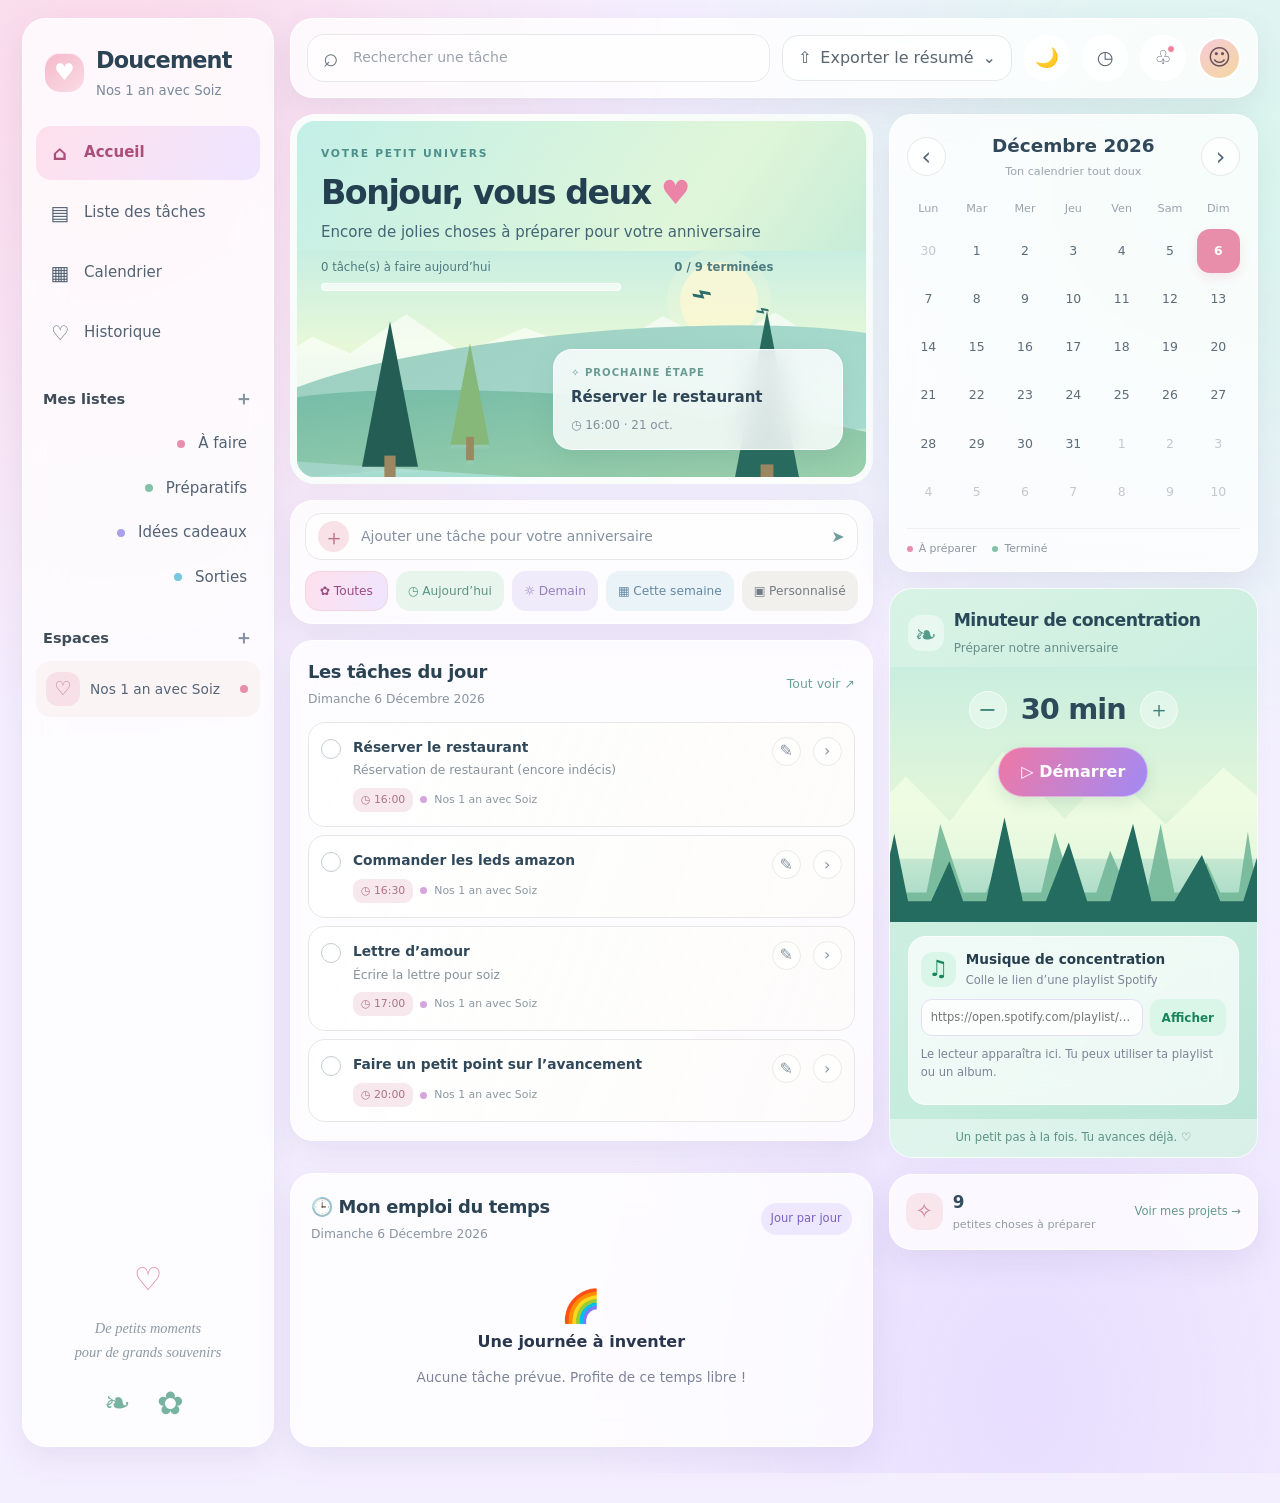
==== commit ade933d5: "Update index.html" ====
--- a/index.html
+++ b/index.html
@@ -1,4 +1,10 @@
-<!doctype html><html lang="fr"><head><meta charset="utf-8"><meta name="viewport" content="width=device-width,initial-scale=1,viewport-fit=cover"><meta name="theme-color" content="#f7f4ee"><meta name="description" content="Ton espace doux pour organiser tes projets."><title>Doucement — Mon espace</title><link rel="stylesheet" href="style.css"></head><body data-page="home"><div id="app"></div><script src="app.js" defer></script></body><div id="loading-screen">
+<!doctype html><html lang="fr"><head><meta charset="utf-8"><meta name="viewport" content="width=device-width,initial-scale=1,viewport-fit=cover"><meta name="theme-color" content="#f7f4ee"><meta name="description" content="Ton espace doux pour organiser tes projets."><title>Doucement — Mon espace</title><link rel="stylesheet" href="style.css"></head><body data-page="home"><div id="app"></div><script src="app.js" defer></script><script>
+  window.addEventListener("load", () => {
+    setTimeout(() => {
+      document.getElementById("loading-screen")?.classList.add("loaded");
+    }, 500);
+  });
+</script></body><div id="loading-screen">
   <div class="loading-content">
     <div class="loading-heart">♡</div>
     <h2>On prépare votre petit cocon…</h2>
--- a/style.css
+++ b/style.css
@@ -77,3 +77,80 @@
 :root[data-theme="dark"] .dash-section-heading h2,:root[data-theme="dark"] .dash-task-content h3,:root[data-theme="dark"] .dash-progress-card strong{color:var(--ink)}
 :root[data-theme="dark"] .spotify-widget{background:rgba(30,30,48,.88);border-color:var(--line)}:root[data-theme="dark"] .round-top-button{color:var(--ink);background:#302e48}
 @media(max-width:500px){.daily-schedule{padding:15px 11px}.schedule-item{grid-template-columns:53px 12px minmax(0,1fr);gap:7px}.schedule-content{padding:10px}.spotify-config{flex-direction:column}}
+/* Écran de chargement cocooning */
+#loading-screen {
+  position: fixed;
+  inset: 0;
+  z-index: 99999;
+  display: grid;
+  place-items: center;
+  background: linear-gradient(135deg, #fff0f5, #f1eaff, #e6fff6);
+  transition: opacity 0.6s ease, visibility 0.6s ease;
+}
+
+#loading-screen.loaded {
+  opacity: 0;
+  visibility: hidden;
+  pointer-events: none;
+}
+
+.loading-content {
+  text-align: center;
+  padding: 30px;
+  color: #66536f;
+  animation: loadingFloat 2s ease-in-out infinite;
+}
+
+.loading-heart {
+  font-size: 64px;
+  color: #ee8caf;
+  animation: heartBeat 1.2s ease-in-out infinite;
+}
+
+.loading-content h2 {
+  font-size: 23px;
+  margin: 12px 0;
+}
+
+.loading-content p {
+  opacity: 0.75;
+}
+
+.loading-bar {
+  width: 180px;
+  height: 6px;
+  margin: 24px auto 0;
+  background: #ffffffa8;
+  border-radius: 99px;
+  overflow: hidden;
+}
+
+.loading-bar span {
+  display: block;
+  width: 40%;
+  height: 100%;
+  border-radius: inherit;
+  background: linear-gradient(90deg, #ee8caf, #b8a1f5);
+  animation: loadingProgress 1.4s ease-in-out infinite;
+}
+
+@keyframes loadingFloat {
+  50% { transform: translateY(-7px); }
+}
+
+@keyframes heartBeat {
+  50% { transform: scale(1.12); }
+}
+
+@keyframes loadingProgress {
+  from { transform: translateX(-110%); }
+  to { transform: translateX(350%); }
+}
+
+@media (prefers-reduced-motion: reduce) {
+  .loading-content,
+  .loading-heart,
+  .loading-bar span {
+    animation: none;
+  }
+}
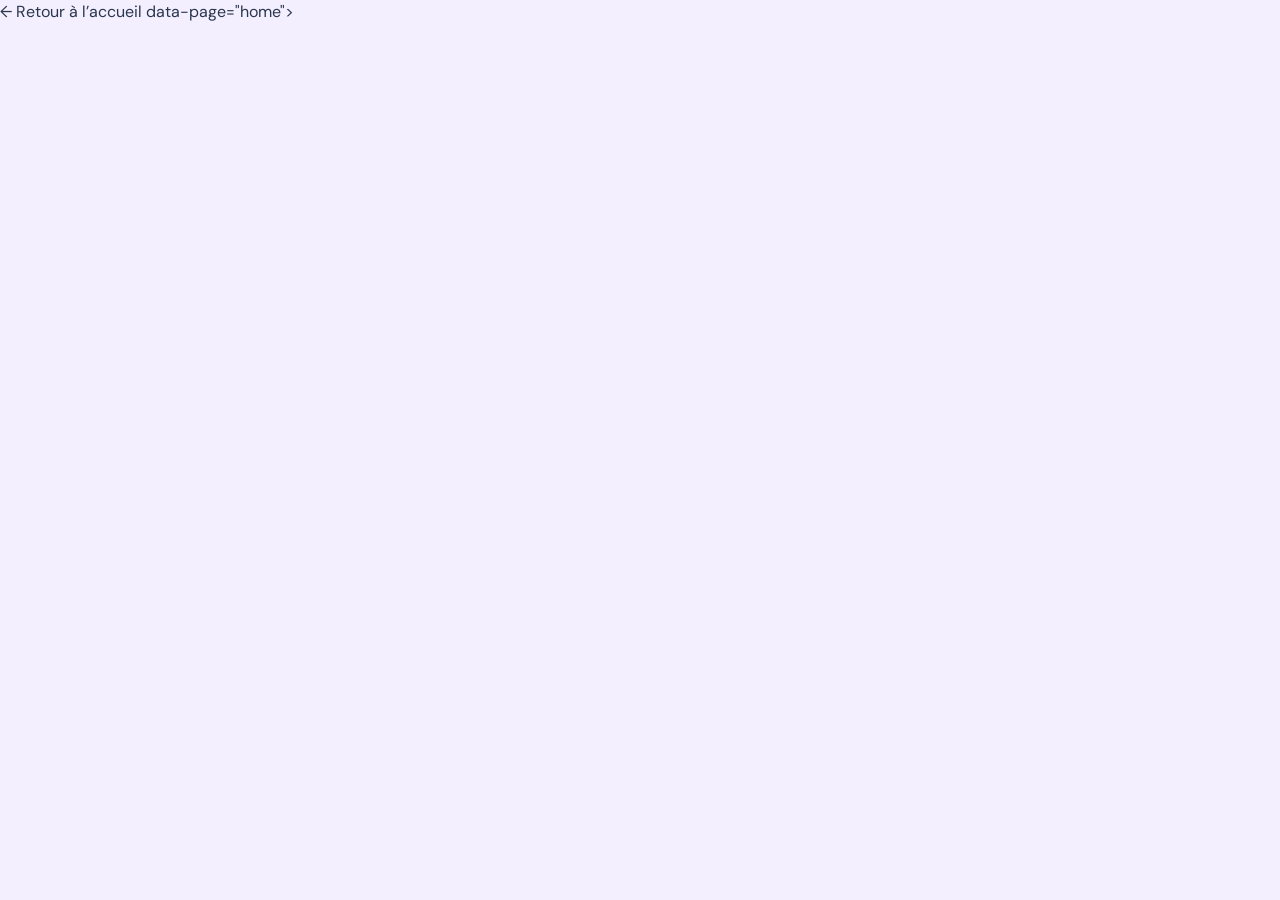
==== commit 5e699aff: "Update index.html" ====
--- a/index.html
+++ b/index.html
@@ -1,4 +1,7 @@
-<!doctype html><html lang="fr"><head><meta charset="utf-8"><meta name="viewport" content="width=device-width,initial-scale=1,viewport-fit=cover"><meta name="theme-color" content="#f7f4ee"><meta name="description" content="Ton espace doux pour organiser tes projets."><title>Doucement — Mon espace</title><link rel="stylesheet" href="style.css"></head><body data-page="home"><div id="app"></div><script src="app.js" defer></script><script>
+<!doctype html><html lang="fr"><head><meta charset="utf-8"><meta name="viewport" content="width=device-width,initial-scale=1,viewport-fit=cover"><meta name="theme-color" content="#f7f4ee"><meta name="description" content="Ton espace doux pour organiser tes projets."><title>Doucement — Mon espace</title><link rel="stylesheet" href="style.css"></head><body <a href="index.html" class="back-button">
+  <span aria-hidden="true">←</span>
+  Retour à l’accueil
+</a> data-page="home"><div id="app"></div><script src="app.js" defer></script><script>
   window.addEventListener("load", () => {
     setTimeout(() => {
       document.getElementById("loading-screen")?.classList.add("loaded");
--- a/style.css
+++ b/style.css
@@ -154,3 +154,38 @@
     animation: none;
   }
 }
+/* Sélecteurs modernes */
+select {
+  appearance: none;
+  -webkit-appearance: none;
+  width: 100%;
+  min-height: 46px;
+  padding: 12px 42px 12px 16px;
+  border: 1px solid rgba(205, 164, 199, 0.65);
+  border-radius: 15px;
+  background-color: rgba(255, 255, 255, 0.88);
+  color: #57445f;
+  font: inherit;
+  font-size: 14px;
+  cursor: pointer;
+  outline: none;
+  box-shadow: 0 4px 14px rgba(113, 77, 123, 0.07);
+  transition: border-color 0.2s, box-shadow 0.2s, transform 0.2s;
+}
+
+select:hover {
+  border-color: #d99aba;
+  box-shadow: 0 6px 18px rgba(190, 126, 169, 0.14);
+}
+
+select:focus {
+  border-color: #c28ad8;
+  box-shadow: 0 0 0 4px rgba(194, 138, 216, 0.17);
+}
+
+/* Menus déroulants */
+select option {
+  padding: 12px;
+  background: #fffafd;
+  color: #57445f;
+}
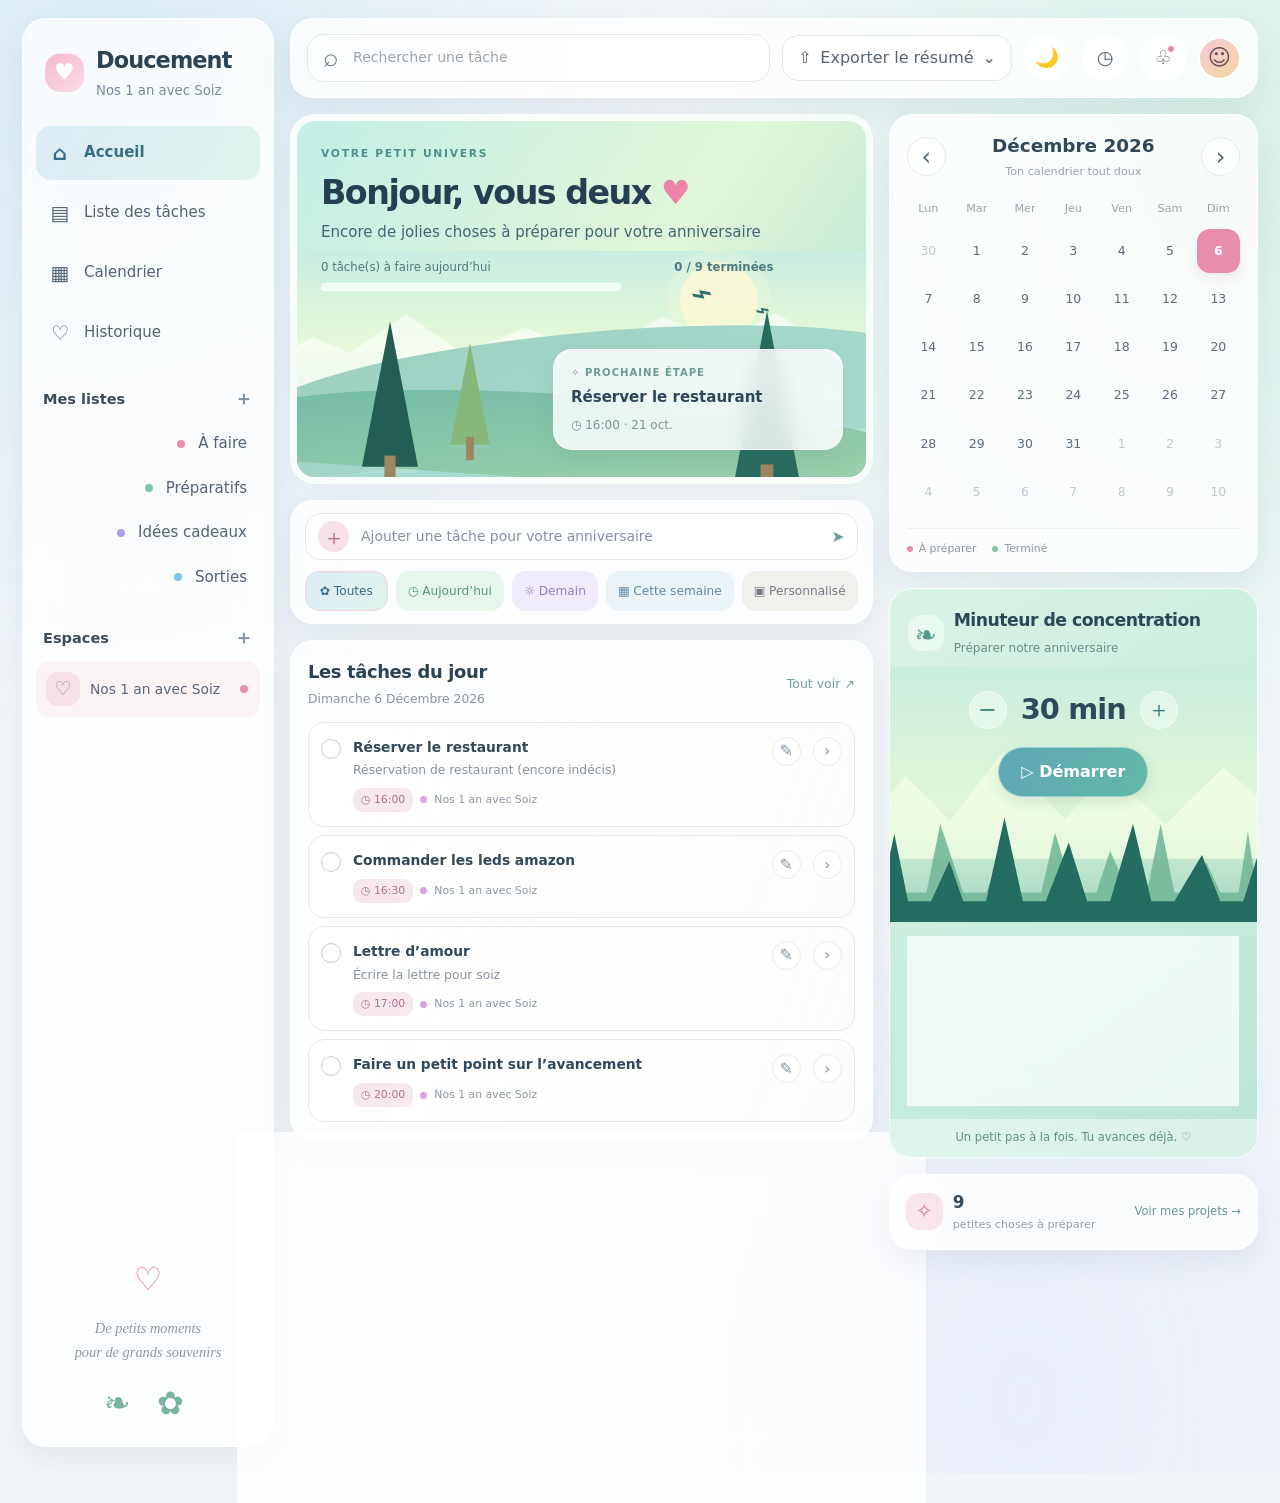
==== commit b66e5054: "Add files via upload" ====
--- a/index.html
+++ b/index.html
@@ -1,19 +1 @@
-<!doctype html><html lang="fr"><head><meta charset="utf-8"><meta name="viewport" content="width=device-width,initial-scale=1,viewport-fit=cover"><meta name="theme-color" content="#f7f4ee"><meta name="description" content="Ton espace doux pour organiser tes projets."><title>Doucement — Mon espace</title><link rel="stylesheet" href="style.css"></head><body <a href="index.html" class="back-button">
-  <span aria-hidden="true">←</span>
-  Retour à l’accueil
-</a> data-page="home"><div id="app"></div><script src="app.js" defer></script><script>
-  window.addEventListener("load", () => {
-    setTimeout(() => {
-      document.getElementById("loading-screen")?.classList.add("loaded");
-    }, 500);
-  });
-</script></body><div id="loading-screen">
-  <div class="loading-content">
-    <div class="loading-heart">♡</div>
-    <h2>On prépare votre petit cocon…</h2>
-    <p>Un petit instant tout doux ✨</p>
-    <div class="loading-bar">
-      <span></span>
-    </div>
-  </div>
-</div></html>
+<!doctype html><html lang="fr"><head><meta charset="utf-8"><meta name="viewport" content="width=device-width,initial-scale=1,viewport-fit=cover"><meta name="theme-color" content="#f7f4ee"><meta name="description" content="Ton espace doux pour organiser tes projets."><title>Doucement — Mon espace</title><link rel="stylesheet" href="style.css"></head><body data-page="home"><div id="app"></div><script src="app.js" defer></script></body></html>
--- a/style.css
+++ b/style.css
@@ -77,115 +77,18 @@
 :root[data-theme="dark"] .dash-section-heading h2,:root[data-theme="dark"] .dash-task-content h3,:root[data-theme="dark"] .dash-progress-card strong{color:var(--ink)}
 :root[data-theme="dark"] .spotify-widget{background:rgba(30,30,48,.88);border-color:var(--line)}:root[data-theme="dark"] .round-top-button{color:var(--ink);background:#302e48}
 @media(max-width:500px){.daily-schedule{padding:15px 11px}.schedule-item{grid-template-columns:53px 12px minmax(0,1fr);gap:7px}.schedule-content{padding:10px}.spotify-config{flex-direction:column}}
-/* Écran de chargement cocooning */
-#loading-screen {
-  position: fixed;
-  inset: 0;
-  z-index: 99999;
-  display: grid;
-  place-items: center;
-  background: linear-gradient(135deg, #fff0f5, #f1eaff, #e6fff6);
-  transition: opacity 0.6s ease, visibility 0.6s ease;
-}
 
-#loading-screen.loaded {
-  opacity: 0;
-  visibility: hidden;
-  pointer-events: none;
-}
 
-.loading-content {
-  text-align: center;
-  padding: 30px;
-  color: #66536f;
-  animation: loadingFloat 2s ease-in-out infinite;
-}
-
-.loading-heart {
-  font-size: 64px;
-  color: #ee8caf;
-  animation: heartBeat 1.2s ease-in-out infinite;
-}
-
-.loading-content h2 {
-  font-size: 23px;
-  margin: 12px 0;
-}
-
-.loading-content p {
-  opacity: 0.75;
-}
-
-.loading-bar {
-  width: 180px;
-  height: 6px;
-  margin: 24px auto 0;
-  background: #ffffffa8;
-  border-radius: 99px;
-  overflow: hidden;
-}
-
-.loading-bar span {
-  display: block;
-  width: 40%;
-  height: 100%;
-  border-radius: inherit;
-  background: linear-gradient(90deg, #ee8caf, #b8a1f5);
-  animation: loadingProgress 1.4s ease-in-out infinite;
-}
-
-@keyframes loadingFloat {
-  50% { transform: translateY(-7px); }
-}
-
-@keyframes heartBeat {
-  50% { transform: scale(1.12); }
-}
-
-@keyframes loadingProgress {
-  from { transform: translateX(-110%); }
-  to { transform: translateX(350%); }
-}
-
-@media (prefers-reduced-motion: reduce) {
-  .loading-content,
-  .loading-heart,
-  .loading-bar span {
-    animation: none;
-  }
-}
-/* Sélecteurs modernes */
-select {
-  appearance: none;
-  -webkit-appearance: none;
-  width: 100%;
-  min-height: 46px;
-  padding: 12px 42px 12px 16px;
-  border: 1px solid rgba(205, 164, 199, 0.65);
-  border-radius: 15px;
-  background-color: rgba(255, 255, 255, 0.88);
-  color: #57445f;
-  font: inherit;
-  font-size: 14px;
-  cursor: pointer;
-  outline: none;
-  box-shadow: 0 4px 14px rgba(113, 77, 123, 0.07);
-  transition: border-color 0.2s, box-shadow 0.2s, transform 0.2s;
-}
-
-select:hover {
-  border-color: #d99aba;
-  box-shadow: 0 6px 18px rgba(190, 126, 169, 0.14);
-}
-
-select:focus {
-  border-color: #c28ad8;
-  box-shadow: 0 0 0 4px rgba(194, 138, 216, 0.17);
-}
-
-/* Menus déroulants */
-select option {
-  padding: 12px;
-  background: #fffafd;
-  color: #57445f;
-}
+/* === Palette universelle : bleu ardoise, menthe et ambre === */
+:root{--bg:#f1f5f8;--paper:#fff;--ink:#263746;--muted:#71808d;--line:#dce5eb;--rose:#6b9fbd;--rose-light:#e1eef5;--sage:#55ad9b;--sage-light:#e0f4ee;--lav:#8299c9;--lav-light:#e8edf9;--peach:#e6b76d;--peach-light:#fff3dc;--shadow:0 12px 35px rgba(45,75,96,.09)}
+.dashboard-page{background:radial-gradient(ellipse at 8% 5%,#dcecf5 0,transparent 34%),radial-gradient(ellipse at 95% 12%,#d9f1e9 0,transparent 32%),radial-gradient(ellipse at 80% 95%,#e8edf9 0,transparent 30%),var(--bg)}
+.dash-sidebar,.dash-topbar,.dash-calendar-card,.dash-task-section,.quick-add-card,.dash-progress-card{box-shadow:0 12px 32px rgba(45,75,96,.08)}
+.dash-nav a.active{background:linear-gradient(120deg,#dcecf5,#dff3ec);color:#376d83}.btn-primary,.focus-start{background:linear-gradient(120deg,#5fa7b9,#62b8a3)}
+.filter-chip.active{background:linear-gradient(120deg,#dcecf5,#dff3ec);color:#376d83}.dash-task:hover,.project-card:hover{border-color:#9fc9d5;box-shadow:0 9px 22px rgba(76,143,157,.12)}
+.custom-cursor{border-color:#5fa7b9;background:#78c8b535;box-shadow:0 0 0 5px #78c8b51b;mix-blend-mode:multiply}.custom-cursor.interactive{background:#78c8b54d;box-shadow:0 0 0 7px #78c8b51b}.custom-cursor.pressed{background:#4e9da999}
+.schedule-content{background:linear-gradient(120deg,#fff,#f3f9fb)}.schedule-line:before{background:linear-gradient(var(--rose),var(--lav),var(--sage))}.schedule-line i{background:var(--rose);box-shadow:0 0 0 4px var(--rose-light)}.spotify-heading>span,.spotify-config button{background:#d9f1e8;color:#287d67}
+:root[data-theme="dark"]{--bg:#171f29;--paper:#222d39;--ink:#edf4f7;--muted:#aab9c4;--line:#3a4b58;--rose:#83bdd2;--rose-light:#293f4b;--sage:#70d0b5;--sage-light:#23463e;--lav:#a6b9ec;--lav-light:#303b55;--peach:#edc27e;--peach-light:#4b3d29;--shadow:0 12px 35px rgba(0,0,0,.22)}
+:root[data-theme="dark"] .dashboard-page{background:radial-gradient(ellipse at 8% 5%,#263d4b 0,transparent 34%),radial-gradient(ellipse at 95% 12%,#21453f 0,transparent 32%),var(--bg)}:root[data-theme="dark"] .dash-nav a.active{color:#b9e5e9;background:linear-gradient(120deg,#293f4b,#23463e)}:root[data-theme="dark"] .schedule-content{background:#293744}:root[data-theme="dark"] .custom-cursor{mix-blend-mode:screen}
+/* Écran de chargement sobre, doux et non genré */
+#loading-screen{position:fixed;inset:0;z-index:100000;display:grid;place-items:center;background:linear-gradient(135deg,#edf4f8 0%,#e2f3ed 52%,#f5f0e4 100%);opacity:1;visibility:visible;transition:opacity .55s ease,visibility .55s ease}#loading-screen.loaded{opacity:0;visibility:hidden;pointer-events:none}
+.loading-content{text-align:center;padding:30px;color:#344b5a;animation:loadingFloat 2.4s ease-in-out infinite}.loading-symbol{display:grid;place-items:center;width:76px;height:76px;margin:0 auto 18px;border-radius:25px;background:linear-gradient(135deg,#d7eaf2,#d9f0e7);color:#4b8995;font-size:35px;box-shadow:0 12px 28px rgba(67,112,126,.13)}.loading-content h2{font-size:clamp(19px,3vw,25px);margin:12px 0;font-weight:800;letter-spacing:-.03em}.loading-content p{color:#6b7e89;margin:0}.loading-bar{width:190px;height:6px;margin:24px auto 0;background:#ffffffb8;border-radius:99px;overflow:hidden}.loading-bar span{display:block;width:38%;height:100%;border-radius:inherit;background:linear-gradient(90deg,#69a9bd,#65bda5);animation:loadingProgress 1.35s ease-in-out infinite}@keyframes loadingFloat{50%{transform:translateY(-5px)}}@keyframes loadingProgress{from{transform:translateX(-110%)}to{transform:translateX(370%)}}@media(prefers-reduced-motion:reduce){.loading-content,.loading-bar span{animation:none}}
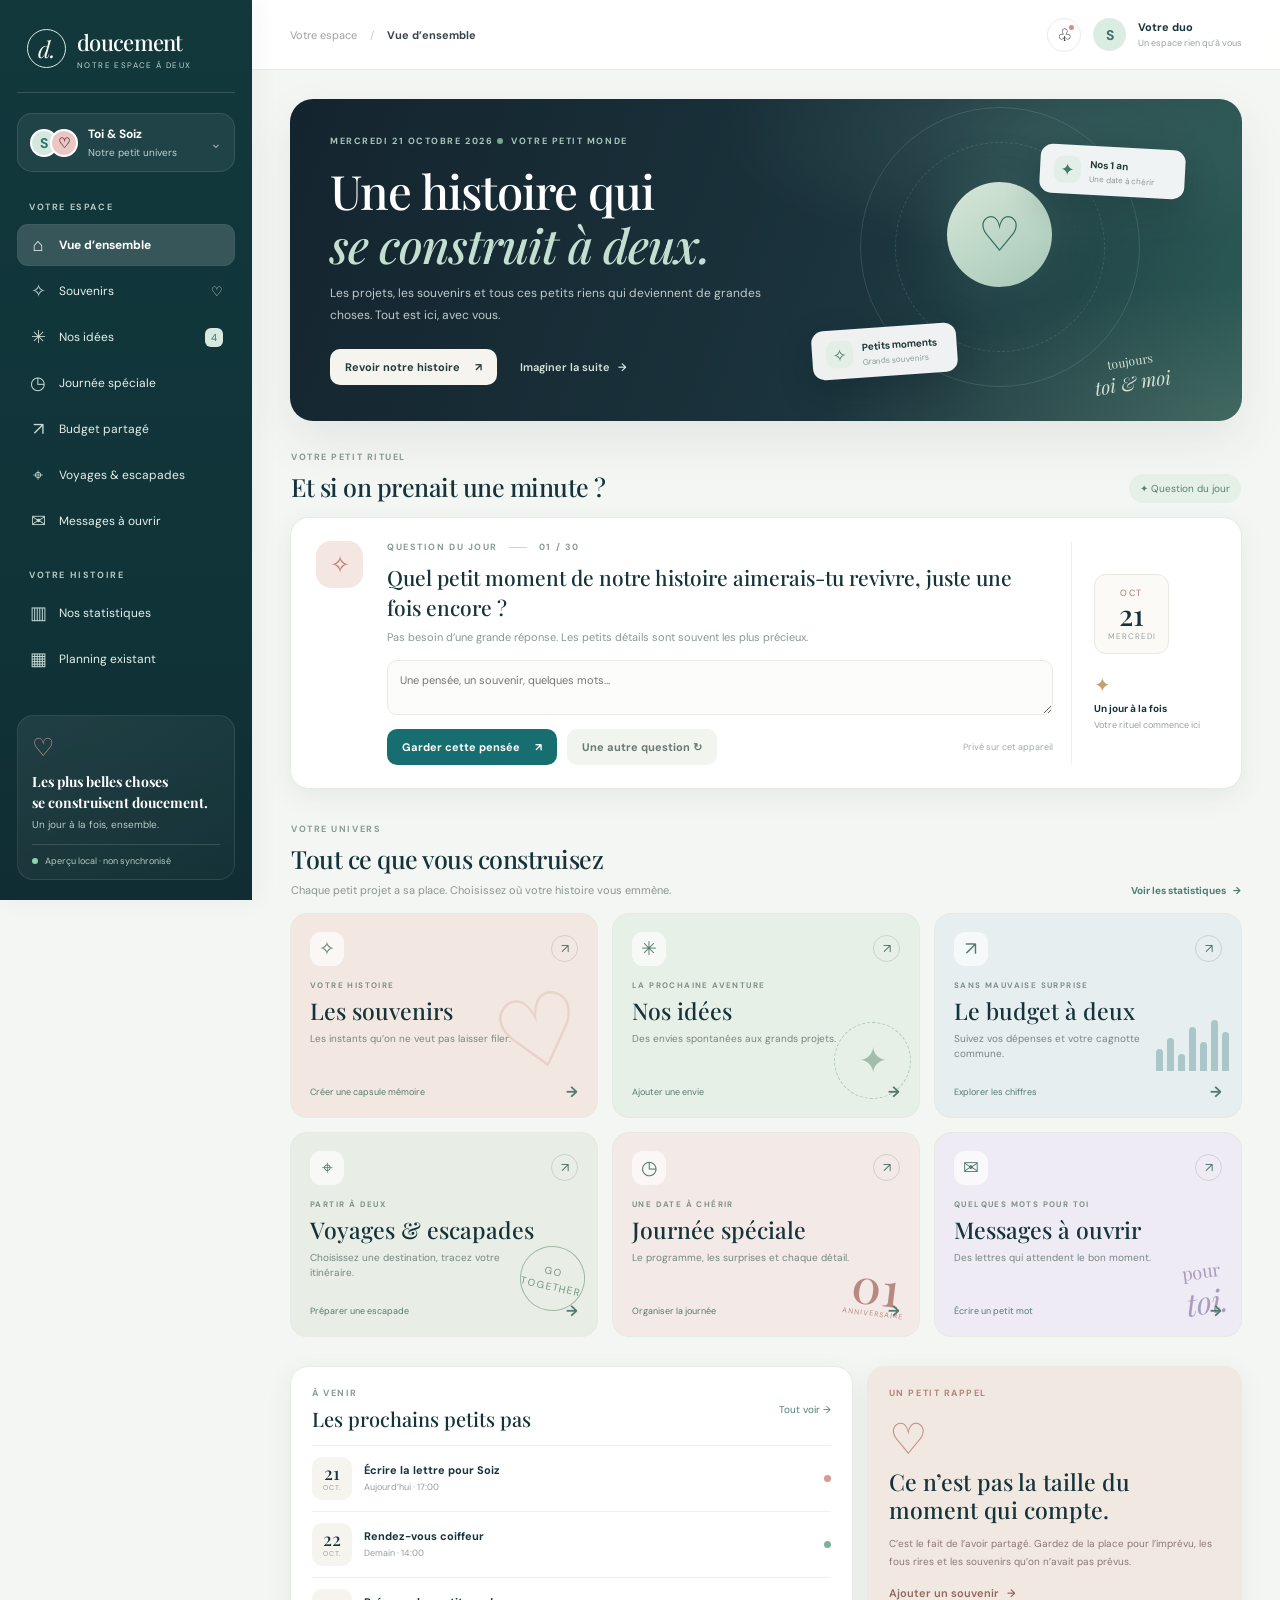
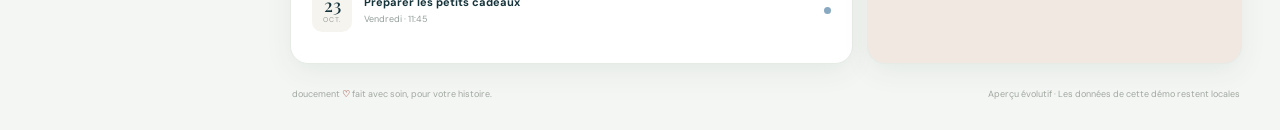
==== commit 2f5fefd5: "Add files via upload" ====
--- a/index.html
+++ b/index.html
@@ -1 +1,43 @@
-<!doctype html><html lang="fr"><head><meta charset="utf-8"><meta name="viewport" content="width=device-width,initial-scale=1,viewport-fit=cover"><meta name="theme-color" content="#f7f4ee"><meta name="description" content="Ton espace doux pour organiser tes projets."><title>Doucement — Mon espace</title><link rel="stylesheet" href="style.css"></head><body data-page="home"><div id="app"></div><script src="app.js" defer></script></body></html>
+<!doctype html>
+<html lang="fr"><head><meta charset="utf-8"><meta name="viewport" content="width=device-width,initial-scale=1"><meta name="theme-color" content="#101a24"><title>Doucement — Notre espace à deux</title><link rel="stylesheet" href="styles.css"></head>
+<body>
+<div class="app-shell">
+<aside class="sidebar" id="sidebar">
+  <a class="brand" href="index.html"><span class="brand-mark">d.</span><span><b>doucement</b><small>NOTRE ESPACE À DEUX</small></span></a>
+  <div class="couple-switch"><div class="avatar-pair"><span>S</span><span>♡</span></div><div><b>Toi & Soiz</b><small>Notre petit univers</small></div><span class="chevron">⌄</span></div>
+  <div class="nav-label">VOTRE ESPACE</div>
+  <nav class="nav">
+    <a class="nav-link active" href="index.html"><span>⌂</span>Vue d’ensemble</a>
+    <a class="nav-link" href="souvenirs.html"><span>✧</span>Souvenirs <i>♡</i></a>
+    <a class="nav-link" href="idees.html"><span>✳</span>Nos idées <i class="count">4</i></a>
+    <a class="nav-link" href="journee.html"><span>◷</span>Journée spéciale</a>
+    <a class="nav-link" href="budget.html"><span>↗</span>Budget partagé</a>
+    <a class="nav-link" href="voyages.html"><span>⌖</span>Voyages & escapades</a>
+    <a class="nav-link" href="messages.html"><span>✉</span>Messages à ouvrir</a>
+  </nav>
+  <div class="nav-label second">VOTRE HISTOIRE</div>
+  <nav class="nav"><a class="nav-link" href="stats.html"><span>▥</span>Nos statistiques</a><a class="nav-link" href="planning.html"><span>▦</span>Planning existant</a></nav>
+  <div class="sidebar-bottom"><div class="tiny-heart">♡</div><b>Les plus belles choses<br>se construisent doucement.</b><small>Un jour à la fois, ensemble.</small><div class="sync"><span></span> Aperçu local · non synchronisé</div></div>
+</aside>
+<main class="main">
+<header class="topbar"><button class="mobile-menu" id="menuBtn">☰</button><div class="breadcrumb">Votre espace <span>/</span> <b>Vue d’ensemble</b></div><div class="top-actions"><button class="icon-button" title="Notifications">♧<em></em></button><div class="top-avatar">S</div><div class="user-label"><b>Votre duo</b><small>Un espace rien qu’à vous</small></div></div></header>
+<div class="page-content">
+<section class="hero">
+  <div class="hero-copy"><div class="eyebrow light">MERCREDI 21 OCTOBRE 2026 <span class="live-dot"></span> VOTRE PETIT MONDE</div><h1>Une histoire qui<br><em>se construit à deux.</em></h1><p>Les projets, les souvenirs et tous ces petits riens qui deviennent de grandes choses. Tout est ici, avec vous.</p><div class="hero-buttons"><a class="btn btn-light" href="souvenirs.html">Revoir notre histoire <span>↗</span></a><a class="text-link" href="idees.html">Imaginer la suite <span>→</span></a></div></div>
+  <div class="hero-art"><div class="orbit orbit-one"></div><div class="orbit orbit-two"></div><div class="hero-sun">♡</div><div class="floating-note note-one"><span>✦</span><div><b>Nos 1 an</b><small>Une date à chérir</small></div></div><div class="floating-note note-two"><span>✧</span><div><b>Petits moments</b><small>Grands souvenirs</small></div></div><div class="hero-sticker">toujours<br><i>toi & moi</i></div></div>
+</section>
+<div class="welcome-row"><div><div class="eyebrow">VOTRE PETIT RITUEL</div><h2>Et si on prenait une minute ?</h2></div><span class="soft-chip">✦ Question du jour</span></div>
+<section class="daily-card"><div class="daily-symbol">✧</div><div class="daily-content"><div class="eyebrow">QUESTION DU JOUR <span class="tiny-line"></span> 01 / 30</div><h3>Quel petit moment de notre histoire aimerais-tu revivre, juste une fois encore ?</h3><p>Pas besoin d’une grande réponse. Les petits détails sont souvent les plus précieux.</p><textarea id="dailyAnswer" placeholder="Une pensée, un souvenir, quelques mots…"></textarea><div class="daily-footer"><button class="btn btn-primary" id="saveAnswer">Garder cette pensée <span>↗</span></button><button class="btn btn-ghost" id="newQuestion">Une autre question ↻</button><span class="save-status" id="saveStatus">Privé sur cet appareil</span></div></div><div class="daily-side"><div class="mini-date"><span>OCT</span><b>21</b><small>MERCREDI</small></div><div class="streak"><span>✦</span><b>Un jour à la fois</b><small>Votre rituel commence ici</small></div></div></section>
+<div class="section-heading"><div><div class="eyebrow">VOTRE UNIVERS</div><h2>Tout ce que vous construisez</h2><p>Chaque petit projet a sa place. Choisissez où votre histoire vous emmène.</p></div><a class="subtle-link" href="stats.html">Voir les statistiques <span>→</span></a></div>
+<section class="feature-grid">
+<a class="feature feature-memory" href="souvenirs.html"><div class="feature-top"><span class="feature-icon">✧</span><span class="round-arrow">↗</span></div><div class="feature-tag">VOTRE HISTOIRE</div><h3>Les souvenirs</h3><p>Les instants qu’on ne veut pas laisser filer.</p><div class="feature-foot"><span>Créer une capsule mémoire</span><b>→</b></div><div class="decor-heart">♡</div></a>
+<a class="feature feature-ideas" href="idees.html"><div class="feature-top"><span class="feature-icon">✳</span><span class="round-arrow">↗</span></div><div class="feature-tag">LA PROCHAINE AVENTURE</div><h3>Nos idées</h3><p>Des envies spontanées aux grands projets.</p><div class="feature-foot"><span>Ajouter une envie</span><b>→</b></div><div class="idea-orbit">✦</div></a>
+<a class="feature feature-budget" href="budget.html"><div class="feature-top"><span class="feature-icon">↗</span><span class="round-arrow">↗</span></div><div class="feature-tag">SANS MAUVAISE SURPRISE</div><h3>Le budget à deux</h3><p>Suivez vos dépenses et votre cagnotte commune.</p><div class="feature-foot"><span>Explorer les chiffres</span><b>→</b></div><div class="budget-spark"><span></span><span></span><span></span><span></span><span></span><span></span><span></span></div></a>
+<a class="feature feature-trip" href="voyages.html"><div class="feature-top"><span class="feature-icon">⌖</span><span class="round-arrow">↗</span></div><div class="feature-tag">PARTIR À DEUX</div><h3>Voyages & escapades</h3><p>Choisissez une destination, tracez votre itinéraire.</p><div class="feature-foot"><span>Préparer une escapade</span><b>→</b></div><div class="trip-stamp">GO<br>TOGETHER</div></a>
+<a class="feature feature-day" href="journee.html"><div class="feature-top"><span class="feature-icon">◷</span><span class="round-arrow">↗</span></div><div class="feature-tag">UNE DATE À CHÉRIR</div><h3>Journée spéciale</h3><p>Le programme, les surprises et chaque détail.</p><div class="feature-foot"><span>Organiser la journée</span><b>→</b></div><div class="date-illustration"><b>01</b><span>ANNIVERSAIRE</span></div></a>
+<a class="feature feature-letter" href="messages.html"><div class="feature-top"><span class="feature-icon">✉</span><span class="round-arrow">↗</span></div><div class="feature-tag">QUELQUES MOTS POUR TOI</div><h3>Messages à ouvrir</h3><p>Des lettres qui attendent le bon moment.</p><div class="feature-foot"><span>Écrire un petit mot</span><b>→</b></div><div class="letter-mark">pour<br><i>toi.</i></div></a>
+</section>
+<section class="bottom-grid"><div class="panel next-panel"><div class="panel-head"><div><div class="eyebrow">À VENIR</div><h3>Les prochains petits pas</h3></div><a href="planning.html">Tout voir →</a></div><div class="agenda-item"><div class="agenda-date"><b>21</b><span>OCT.</span></div><div class="agenda-info"><b>Écrire la lettre pour Soiz</b><small>Aujourd’hui · 17:00</small></div><span class="agenda-dot rose"></span></div><div class="agenda-item"><div class="agenda-date"><b>22</b><span>OCT.</span></div><div class="agenda-info"><b>Rendez-vous coiffeur</b><small>Demain · 14:00</small></div><span class="agenda-dot green"></span></div><div class="agenda-item"><div class="agenda-date"><b>23</b><span>OCT.</span></div><div class="agenda-info"><b>Préparer les petits cadeaux</b><small>Vendredi · 11:45</small></div><span class="agenda-dot blue"></span></div></div>
+<div class="panel love-panel"><div class="eyebrow">UN PETIT RAPPEL</div><div class="love-big">♡</div><h3>Ce n’est pas la taille du moment qui compte.</h3><p>C’est le fait de l’avoir partagé. Gardez de la place pour l’imprévu, les fous rires et les souvenirs qu’on n’avait pas prévus.</p><a href="souvenirs.html" class="text-link dark">Ajouter un souvenir <span>→</span></a></div></section>
+<footer class="footer"><span>doucement <b>♡</b> fait avec soin, pour votre histoire.</span><span>Aperçu évolutif · Les données de cette démo restent locales</span></footer>
+</div></main></div><script src="app.js"></script></body></html>
--- a/styles.css
+++ b/styles.css
@@ -0,0 +1,17 @@
+@import url('https://fonts.googleapis.com/css2?family=DM+Sans:wght@400;500;600;700&family=Playfair+Display:ital,wght@0,500;0,600;0,700;1,500;1,600&display=swap');
+:root{--ink:#182531;--muted:#78838d;--line:#e7e9e7;--cream:#f7f7f3;--teal:#2b746e;--deep:#101b26;--rose:#eac7c4;--shadow:0 14px 40px #1424310b}*{box-sizing:border-box}body{margin:0;background:var(--cream);color:var(--ink);font-family:'DM Sans',sans-serif;font-size:14px}a{color:inherit;text-decoration:none}button,textarea,input,select{font:inherit}.app-shell{min-height:100vh}.sidebar{width:252px;background:#fff;position:fixed;inset:0 auto 0 0;border-right:1px solid #eceeeb;padding:27px 17px 20px;display:flex;flex-direction:column;z-index:5}.brand{display:flex;align-items:center;gap:11px;padding:0 10px 28px}.brand-mark{display:grid;place-items:center;width:39px;height:39px;border-radius:13px;background:var(--deep);color:#fff;font-family:'Playfair Display';font-size:23px}.brand b{display:block;font-size:18px;letter-spacing:-.7px}.brand small{display:block;font-size:8px;letter-spacing:1.4px;color:#98a0a4;margin-top:3px}.couple-switch{display:flex;align-items:center;gap:10px;background:#f8f8f5;border:1px solid #eff0ec;border-radius:15px;padding:12px;margin-bottom:29px}.avatar-pair{display:flex;align-items:center}.avatar-pair span{width:28px;height:28px;border-radius:50%;display:grid;place-items:center;background:#d5e8df;color:#2b746e;font-weight:700;border:2px solid white}.avatar-pair span+span{margin-left:-8px;background:#eac7c4;color:#7c4f50}.couple-switch b{font-size:12px;display:block}.couple-switch small{font-size:10px;color:var(--muted);display:block;margin-top:4px}.chevron{margin-left:auto;color:#9aa3a7}.nav-label{font-size:9px;font-weight:700;letter-spacing:1.6px;color:#a1a9a9;padding:0 12px 11px}.nav-label.second{margin-top:27px}.nav{display:grid;gap:4px}.nav-link{height:42px;border-radius:11px;display:flex;align-items:center;gap:12px;padding:0 12px;color:#66727a;font-size:12px;transition:.2s}.nav-link>span{width:18px;text-align:center;font-size:18px;color:#8b9a9a}.nav-link:hover{background:#f7f8f4;color:var(--ink);transform:translateX(2px)}.nav-link.active{background:#eaf3ee;color:#28665e;font-weight:700}.nav-link.active>span{color:#28665e}.nav-link i{margin-left:auto;font-style:normal;font-size:13px}.count{font-size:10px!important;background:#d8e9df;color:#2b746e;border-radius:6px;padding:3px 6px}.sidebar-bottom{margin-top:auto;background:#f7f6f1;border-radius:16px;padding:15px 14px 12px;position:relative}.tiny-heart{font-size:25px;color:#c58f8b;margin-bottom:7px}.sidebar-bottom b{font-family:'Playfair Display';font-size:14px;line-height:1.5}.sidebar-bottom>small{display:block;color:#929997;font-size:10px;margin-top:5px}.sync{border-top:1px solid #e9e9e2;margin-top:13px;padding-top:10px;color:#8b9793;font-size:9px}.sync span,.live-dot{display:inline-block;width:6px;height:6px;border-radius:50%;background:#76a98e;margin-right:5px}.main{margin-left:252px;min-width:0}.topbar{height:70px;border-bottom:1px solid #e9ebe7;background:#ffffffdb;display:flex;align-items:center;justify-content:space-between;padding:0 38px;position:sticky;top:0;z-index:4;backdrop-filter:blur(18px)}.breadcrumb{font-size:11px;color:#9aa2a3}.breadcrumb span{padding:0 10px;color:#c2c8c5}.breadcrumb b{color:#37444c}.top-actions{display:flex;align-items:center;gap:12px}.icon-button{width:34px;height:34px;border-radius:50%;border:1px solid #e8ebe6;background:white;position:relative;font-size:17px}.icon-button em{position:absolute;right:6px;top:6px;width:5px;height:5px;border-radius:50%;background:#d38c87}.top-avatar{width:33px;height:33px;display:grid;place-items:center;background:#dbece3;color:#3d7166;border-radius:50%;font-weight:700}.user-label b{font-size:11px;display:block}.user-label small{display:block;font-size:9px;color:#99a0a0;margin-top:3px}.mobile-menu{display:none}.page-content{max-width:1450px;margin:auto;padding:29px 38px 22px}.hero{min-height:300px;border-radius:23px;background:linear-gradient(110deg,#14242e 0%,#1b343d 60%,#2c5c57 100%);position:relative;overflow:hidden;color:white;padding:36px 40px;display:flex;align-items:center;box-shadow:0 20px 50px #203b3915}.hero:after{content:"";position:absolute;inset:0;background:radial-gradient(ellipse at 79% 10%,#78a99c35,transparent 30%),radial-gradient(ellipse at 98% 100%,#c4b29b25,transparent 30%);pointer-events:none}.hero-copy{position:relative;z-index:2;max-width:510px}.eyebrow{font-size:9px;letter-spacing:1.55px;font-weight:700;color:#899b96}.eyebrow.light{color:#a8c5ba}.hero h1{font-family:'Playfair Display',serif;font-size:clamp(32px,3.7vw,48px);line-height:1.13;letter-spacing:-1px;font-weight:500;margin:17px 0 12px}.hero h1 em{font-weight:500;color:#c2dfcf}.hero-copy>p{max-width:435px;font-size:12px;line-height:1.8;color:#c0cbca;margin:0}.hero-buttons{display:flex;align-items:center;gap:23px;margin-top:23px}.btn{border:0;border-radius:10px;display:inline-flex;align-items:center;justify-content:center;gap:15px;padding:11px 15px;cursor:pointer;font-size:11px;font-weight:700;transition:transform .2s,box-shadow .2s}.btn:hover{transform:translateY(-2px);box-shadow:0 8px 20px #102d2c1a}.btn-light{background:#f5f4ee;color:#263c3b}.btn-primary{background:#2b746e;color:white}.btn-ghost{background:#f1f4ef;color:#697974}.text-link{font-size:11px;font-weight:600;color:#d6e4dd}.text-link span{padding-left:5px}.hero-art{position:absolute;right:6%;top:0;width:40%;height:100%;z-index:1}.orbit{position:absolute;border:1px solid #a7c7b12e;border-radius:50%;width:280px;height:280px;right:45px;top:8px}.orbit-two{width:210px;height:210px;right:80px;top:43px;border-style:dashed}.hero-sun{position:absolute;right:133px;top:83px;width:105px;height:105px;border-radius:50%;display:grid;place-items:center;background:linear-gradient(145deg,#d7e7d9,#a5c8b7);color:#356a60;font-size:48px;box-shadow:0 0 60px #a4d4bc20}.floating-note{position:absolute;display:flex;gap:9px;align-items:center;background:#ffffffed;color:#233a3a;padding:11px 14px;border-radius:12px;box-shadow:0 12px 35px #08191b35;min-width:145px}.floating-note>span{width:27px;height:27px;border-radius:9px;display:grid;place-items:center;background:#e3efe6;color:#447a6b;font-size:17px}.floating-note b{font-size:10px;display:block}.floating-note small{display:block;font-size:8px;color:#8a9994;margin-top:3px}.note-one{right:0;top:48px;transform:rotate(3deg)}.note-two{left:8px;bottom:45px;transform:rotate(-4deg)}.hero-sticker{position:absolute;right:15px;bottom:26px;font-family:'Playfair Display';font-size:12px;color:#d0e0d4;transform:rotate(-9deg);text-align:center}.hero-sticker i{font-size:19px}.welcome-row{display:flex;align-items:end;justify-content:space-between;margin:30px 1px 14px}.welcome-row h2,.section-heading h2{font-family:'Playfair Display';font-weight:500;letter-spacing:-.5px;font-size:25px;margin:7px 0 0}.soft-chip{font-size:10px;color:#578173;background:#e5f0e8;padding:8px 11px;border-radius:20px}.daily-card{background:#fff;border:1px solid #eaede7;border-radius:19px;padding:23px 25px;display:grid;grid-template-columns:53px minmax(0,1fr) 145px;gap:18px;box-shadow:var(--shadow)}.daily-symbol{width:47px;height:47px;border-radius:15px;background:#f4e6e0;color:#ba7c70;display:grid;place-items:center;font-size:24px}.daily-content h3{font-family:'Playfair Display';font-size:21px;font-weight:500;line-height:1.4;margin:10px 0 7px;max-width:650px}.daily-content>p{font-size:11px;color:#8b9696;line-height:1.6;margin:0 0 13px}.tiny-line{display:inline-block;width:18px;height:1px;background:#c7d8cc;vertical-align:middle;margin:0 8px}.daily-content textarea{width:100%;height:55px;border:1px solid #e8ebe5;border-radius:10px;padding:12px;resize:vertical;background:#fcfcfa;font-size:11px;outline:none}.daily-content textarea:focus,.field input:focus,.field textarea:focus{border-color:#83b7a2;box-shadow:0 0 0 3px #dcefe4}.daily-footer{display:flex;align-items:center;gap:10px;margin-top:10px;flex-wrap:wrap}.save-status{font-size:9px;color:#a1aaa5;margin-left:auto}.daily-side{border-left:1px solid #eef0eb;padding-left:22px;display:flex;flex-direction:column;justify-content:center;gap:18px}.mini-date{width:75px;height:80px;border:1px solid #e8e9e2;border-radius:12px;display:flex;flex-direction:column;align-items:center;justify-content:center;background:#fbfaf6}.mini-date span{font-size:9px;letter-spacing:1.5px;color:#a97972}.mini-date b{font-family:'Playfair Display';font-size:29px;font-weight:500;line-height:1.1}.mini-date small{font-size:8px;letter-spacing:1px;color:#99a19d}.streak span{font-size:20px;color:#c4a273}.streak b{font-size:10px;display:block;margin:4px 0}.streak small{display:block;font-size:9px;color:#98a09b;line-height:1.4}.section-heading{display:flex;align-items:end;justify-content:space-between;margin:34px 1px 16px}.section-heading p{font-size:11px;color:#8a9594;margin:8px 0 0}.subtle-link{font-size:10px;color:#497c72;font-weight:700}.subtle-link span{padding-left:5px}.feature-grid{display:grid;grid-template-columns:repeat(3,minmax(0,1fr));gap:14px}.feature{min-height:205px;border:1px solid #e7e9e3;border-radius:17px;padding:18px 19px 15px;position:relative;overflow:hidden;display:flex;flex-direction:column;transition:transform .2s,box-shadow .2s}.feature:hover{transform:translateY(-4px);box-shadow:0 18px 38px #253b3512}.feature-memory{background:#f3e8e1}.feature-ideas{background:#e7f0e7}.feature-budget{background:#e6eef0}.feature-trip{background:#e8eee6}.feature-day{background:#f3e9e6}.feature-letter{background:#eeebf4}.feature-top{display:flex;justify-content:space-between;align-items:center}.feature-icon{width:34px;height:34px;border-radius:11px;background:#ffffffa6;display:grid;place-items:center;font-size:19px;color:#527b70}.round-arrow{width:27px;height:27px;border:1px solid #7e92864a;border-radius:50%;display:grid;place-items:center;color:#54746c;font-size:13px;transition:.2s}.feature:hover .round-arrow{background:#234e48;color:white;transform:rotate(45deg)}.feature-tag{font-size:8px;letter-spacing:1.4px;color:#7f9188;font-weight:700;margin-top:14px}.feature h3{font-family:'Playfair Display';font-size:23px;font-weight:500;margin:5px 0 5px;position:relative;z-index:1}.feature p{font-size:10px;color:#778680;line-height:1.55;margin:0;max-width:225px;position:relative;z-index:1}.feature-foot{margin-top:auto;padding-top:15px;display:flex;justify-content:space-between;align-items:center;font-size:9px;color:#54796f;position:relative;z-index:1}.feature-foot b{font-size:15px}.decor-heart{position:absolute;right:12px;bottom:18px;font-size:100px;color:#d7b3a7;opacity:.4;transform:rotate(-15deg)}.idea-orbit{position:absolute;right:8px;bottom:18px;width:77px;height:77px;border:1px dashed #8cb19b;border-radius:50%;display:grid;place-items:center;color:#7fa28e;font-size:36px;opacity:.65}.budget-spark{position:absolute;right:12px;bottom:46px;display:flex;gap:4px;align-items:end;opacity:.65}.budget-spark span{width:7px;border-radius:5px 5px 0 0;background:#8bb1b4;height:22px}.budget-spark span:nth-child(2){height:33px}.budget-spark span:nth-child(3){height:17px}.budget-spark span:nth-child(4){height:44px}.budget-spark span:nth-child(5){height:29px}.budget-spark span:nth-child(6){height:51px}.budget-spark span:nth-child(7){height:39px}.trip-stamp{position:absolute;right:12px;bottom:25px;border:1px solid #9fb7a1;border-radius:50%;width:65px;height:65px;display:grid;place-content:center;text-align:center;font-size:10px;letter-spacing:1px;line-height:1.5;color:#78927a;transform:rotate(12deg)}.date-illustration{position:absolute;right:13px;bottom:18px;display:grid;text-align:center;transform:rotate(7deg);color:#b68a82}.date-illustration b{font-family:'Playfair Display';font-size:48px;font-weight:500;line-height:1}.date-illustration span{font-size:7px;letter-spacing:1px}.letter-mark{position:absolute;right:14px;bottom:16px;font-family:'Playfair Display';font-size:18px;line-height:1.2;color:#a99cbd;transform:rotate(-8deg)}.letter-mark i{font-size:31px}.bottom-grid{display:grid;grid-template-columns:1.5fr 1fr;gap:14px;margin-top:29px}.panel{background:#fff;border:1px solid #e8ebe5;border-radius:18px;padding:20px 21px;box-shadow:var(--shadow)}.panel-head{display:flex;align-items:center;justify-content:space-between;margin-bottom:13px}.panel-head h3{font-family:'Playfair Display';font-size:20px;font-weight:500;margin:6px 0 0}.panel-head>a{font-size:10px;color:#4b8174}.agenda-item{display:flex;align-items:center;gap:12px;border-top:1px solid #f0f1ed;padding:11px 0}.agenda-date{width:40px;height:43px;border-radius:10px;background:#f6f4ef;display:flex;flex-direction:column;align-items:center;justify-content:center}.agenda-date b{font-family:'Playfair Display';font-size:18px;font-weight:500;line-height:1.1}.agenda-date span{font-size:7px;letter-spacing:1px;color:#9ba19b}.agenda-info{flex:1}.agenda-info b{font-size:11px;display:block}.agenda-info small{font-size:9px;color:#939e9a;display:block;margin-top:4px}.agenda-dot{width:7px;height:7px;border-radius:50%}.agenda-dot.rose{background:#d79b91}.agenda-dot.green{background:#7cb19a}.agenda-dot.blue{background:#88a9c1}.love-panel{background:#f1e8e2;position:relative;overflow:hidden}.love-panel .eyebrow{color:#b18479}.love-big{font-family:'Playfair Display';font-size:43px;color:#c28f85;margin-top:8px}.love-panel h3{font-family:'Playfair Display';font-weight:500;font-size:23px;line-height:1.25;max-width:270px;margin:3px 0 8px}.love-panel p{font-size:10px;line-height:1.8;color:#8b7972;max-width:340px}.text-link.dark{color:#91685e;display:inline-block;margin-top:5px}.footer{display:flex;justify-content:space-between;gap:12px;flex-wrap:wrap;padding:24px 2px 8px;color:#a1a7a1;font-size:9px}.footer b{color:#c48e87}.page-title-row{display:flex;justify-content:space-between;align-items:end;gap:20px;margin:12px 0 25px}.page-title-row h1{font-family:'Playfair Display';font-size:39px;font-weight:500;letter-spacing:-1px;margin:8px 0}.page-title-row p{color:var(--muted);line-height:1.7;max-width:600px;margin:0}.page-badge{padding:9px 13px;border-radius:20px;background:#e7f0e8;color:#527b70;font-size:10px;white-space:nowrap}.content-grid{display:grid;grid-template-columns:minmax(0,1.4fr) minmax(260px,.8fr);gap:17px}.surface{background:#fff;border:1px solid #e8ebe5;border-radius:19px;padding:22px;box-shadow:var(--shadow);min-width:0}.surface h2{font-family:'Playfair Display';font-size:23px;font-weight:500;margin:0 0 7px}.muted{color:var(--muted);line-height:1.6}.form-grid{display:grid;grid-template-columns:repeat(2,minmax(0,1fr));gap:13px}.field{display:flex;flex-direction:column;gap:7px;min-width:0}.field.full{grid-column:1/-1}.field label{font-size:10px;font-weight:700;color:#52616a}.field input,.field textarea,.field select{width:100%;border:1px solid #e4e8e2;border-radius:10px;background:#fbfcf9;padding:11px 12px;outline:none;color:var(--ink);font-size:11px}.field textarea{min-height:92px;resize:vertical}.field input[type=date],.field input[type=datetime-local]{color:#66736e;min-height:39px}.field small{font-size:9px;color:#9aa39d}.form-actions{display:flex;gap:9px;margin-top:16px;flex-wrap:wrap}.list-head{display:flex;justify-content:space-between;align-items:center;margin-bottom:15px}.list-head h2{margin:0}.filter-row{display:flex;gap:6px;flex-wrap:wrap}.filter-chip{border:1px solid #e4e9e3;background:#fff;border-radius:20px;padding:7px 10px;color:#7b8981;font-size:9px;cursor:pointer}.filter-chip.active{background:#e7f1e9;color:#39756b;border-color:#d9e8dc}.entry-list{display:grid;gap:10px}.entry-card{border:1px solid #e9ece7;border-radius:14px;padding:13px;display:flex;gap:12px;align-items:flex-start;background:#fff}.entry-symbol{width:40px;height:40px;border-radius:12px;background:#f0e7e0;display:grid;place-items:center;font-size:19px;flex-shrink:0}.entry-body{min-width:0;flex:1}.entry-body b{font-size:12px;display:block}.entry-body p{font-size:10px;color:#87938d;line-height:1.55;margin:5px 0}.entry-meta{font-size:9px;color:#9ba59e}.entry-actions{display:flex;gap:5px}.mini-action{border:1px solid #e5e9e3;background:#fff;border-radius:8px;padding:6px 8px;color:#7a8880;cursor:pointer;font-size:10px}.empty-state{padding:30px 14px;text-align:center;color:#97a19b;border:1px dashed #dce3da;border-radius:14px}.empty-state b{display:block;color:#617169;margin:9px 0;font-size:12px}.empty-state p{font-size:10px;line-height:1.6}.calendar-shell{border:1px solid #e8ebe5;border-radius:15px;padding:15px;background:#fff}.calendar-head{display:flex;align-items:center;justify-content:space-between;margin-bottom:12px}.calendar-head b{font-family:'Playfair Display';font-size:18px;font-weight:500}.calendar-head button{border:0;background:#f4f6f1;border-radius:8px;width:27px;height:27px;cursor:pointer}.calendar-grid{display:grid;grid-template-columns:repeat(7,1fr);gap:4px}.calendar-grid span{font-size:9px;text-align:center;color:#a0aaa2;padding:6px 0}.calendar-grid button{border:0;background:transparent;border-radius:8px;padding:8px 0;font-size:10px;cursor:pointer;color:#52615b}.calendar-grid button:hover{background:#eaf2eb}.calendar-grid button.selected{background:#2b746e;color:#fff}.calendar-grid button.muted-day{color:#cbd0cb}.budget-summary{display:grid;grid-template-columns:repeat(3,minmax(0,1fr));gap:12px;margin-bottom:16px}.metric{padding:17px;border:1px solid #e9ece6;border-radius:15px;background:#fff}.metric span{font-size:9px;color:#87938c}.metric b{display:block;font-size:24px;letter-spacing:-.8px;margin:8px 0 4px}.metric small{font-size:9px;color:#8d9a92}.metric.positive b{color:#2f8667}.metric.negative b{color:#bd675f}.chart-wrap{height:220px;position:relative;margin:12px 0 4px}.chart-wrap canvas{width:100%;height:100%}.legend{display:flex;gap:15px;flex-wrap:wrap;font-size:9px;color:#8d9991}.legend span:before{content:"";display:inline-block;width:7px;height:7px;border-radius:50%;background:#5d9b84;margin-right:6px}.legend span:nth-child(2):before{background:#dca59a}.map-layout{display:grid;grid-template-columns:minmax(0,1fr) 300px;gap:14px}.map-box{min-height:400px;border-radius:17px;overflow:hidden;position:relative;border:1px solid #dce5de;background:#e7eee5}.map-box iframe{width:100%;height:100%;min-height:400px;border:0;display:block}.map-overlay{position:absolute;top:13px;left:13px;right:13px;display:flex;gap:8px;pointer-events:none}.map-search{pointer-events:auto;display:flex;gap:7px;background:white;border:1px solid #e2e8e1;border-radius:12px;padding:7px;box-shadow:0 7px 20px #223d2c10;flex:1}.map-search input{border:0;outline:none;min-width:0;flex:1;font-size:10px;padding:5px}.map-search button{border:0;border-radius:8px;background:#2b746e;color:white;padding:8px 10px;font-size:10px;cursor:pointer}.map-tip{position:absolute;bottom:12px;left:12px;background:#ffffffed;border-radius:10px;padding:10px 12px;font-size:10px;color:#60746a;box-shadow:0 5px 20px #233a2d10}.map-side{display:flex;flex-direction:column;gap:12px}.stop-list{display:grid;gap:8px;margin-top:12px}.stop{display:flex;align-items:center;gap:9px;border:1px solid #e7ebe5;border-radius:11px;padding:10px}.stop-num{width:24px;height:24px;border-radius:8px;background:#e5f0e7;color:#3c7a68;display:grid;place-items:center;font-size:10px;font-weight:700}.stop b{font-size:10px;display:block}.stop small{font-size:9px;color:#929d96}.budget-add-row{display:grid;grid-template-columns:1fr 100px 100px auto;gap:8px;align-items:end}.budget-add-row .field input{min-width:0}.pill{font-size:9px;border-radius:20px;padding:5px 8px;background:#edf4ee;color:#57836f}.pill.red{background:#fae9e5;color:#b66b60}.stats-grid{display:grid;grid-template-columns:repeat(2,minmax(0,1fr));gap:14px}.stat-large{font-family:'Playfair Display';font-size:31px;margin:10px 0}.progress{height:7px;background:#edf0ea;border-radius:9px;overflow:hidden;margin:12px 0}.progress span{height:100%;display:block;width:40%;background:#69a68b;border-radius:9px}.notice{border-radius:12px;padding:12px;background:#f5f2e9;color:#7e755f;font-size:10px;line-height:1.6;margin-top:12px}.toast{position:fixed;bottom:22px;right:22px;background:#152b2d;color:white;padding:13px 18px;border-radius:12px;box-shadow:0 10px 30px #0002;z-index:20;font-size:11px;animation:toastIn .25s ease}@keyframes toastIn{from{opacity:0;transform:translateY(8px)}to{opacity:1;transform:translateY(0)}}.fade-in{animation:fade .35s ease both}@keyframes fade{from{opacity:0;transform:translateY(8px)}to{opacity:1;transform:translateY(0)}}@media(max-width:1180px){.sidebar{width:220px}.main{margin-left:220px}.page-content{padding:25px}.topbar{padding:0 25px}.hero-art{right:1%;transform:scale(.88);transform-origin:right center}.feature-grid{grid-template-columns:repeat(2,minmax(0,1fr))}.daily-card{grid-template-columns:45px minmax(0,1fr) 115px;gap:13px}.map-layout{grid-template-columns:minmax(0,1fr) 260px}}@media(max-width:850px){.sidebar{transform:translateX(-100%);transition:transform .25s;box-shadow:0 0 0 transparent}.sidebar.open{transform:translateX(0);box-shadow:0 0 0 999px #12232b65}.main{margin-left:0}.mobile-menu{display:block;border:1px solid #e6eae4;background:white;border-radius:9px;width:34px;height:34px}.topbar{gap:12px;padding:0 17px}.breadcrumb{margin-right:auto}.page-content{padding:18px 16px}.hero{padding:28px;min-height:295px}.hero-art{opacity:.6;right:-45px;transform:scale(.7);transform-origin:right center}.hero-copy{max-width:460px}.daily-card{grid-template-columns:42px minmax(0,1fr)}.daily-side{grid-column:2;border-left:0;border-top:1px solid #eef0eb;padding:12px 0 0;flex-direction:row;align-items:center}.mini-date{width:64px;height:65px}.bottom-grid{grid-template-columns:1fr}.map-layout{grid-template-columns:1fr}.map-box,.map-box iframe{min-height:340px}}@media(max-width:560px){.topbar{height:60px}.user-label{display:none}.page-content{padding:14px 12px}.hero{padding:24px 21px;min-height:310px}.hero h1{font-size:34px}.hero-art{opacity:.22;right:-85px;transform:scale(.68)}.hero-copy>p{max-width:330px}.hero-buttons{gap:13px;flex-wrap:wrap}.welcome-row{align-items:start;gap:10px}.welcome-row h2,.section-heading h2{font-size:22px}.soft-chip{font-size:8px;white-space:nowrap}.daily-card{padding:16px;grid-template-columns:1fr}.daily-symbol{width:39px;height:39px}.daily-side{grid-column:1}.daily-content h3{font-size:19px}.save-status{margin-left:0;width:100%}.section-heading{align-items:start;gap:10px}.section-heading .subtle-link{margin-top:8px;white-space:nowrap}.feature-grid{grid-template-columns:1fr}.feature{min-height:190px}.page-title-row{align-items:start;flex-direction:column}.page-title-row h1{font-size:33px}.content-grid,.stats-grid{grid-template-columns:1fr}.budget-summary{grid-template-columns:1fr}.budget-add-row{grid-template-columns:1fr 1fr}.budget-add-row .field:first-child{grid-column:1/-1}.form-grid{grid-template-columns:1fr}.field.full{grid-column:auto}.surface{padding:16px}.footer{font-size:8px}.map-box,.map-box iframe{min-height:300px}.top-actions{gap:7px}.icon-button{display:none}}
+.idea-prompt{padding:17px;border-radius:14px;background:linear-gradient(130deg,#f4eee1,#e6f0e7);margin-top:14px}.idea-prompt h2{margin:7px 0;font-size:20px}.idea-prompt p{font-size:10px}.letter-preview{margin-top:16px;padding:20px;border:1px dashed #d9d2e2;border-radius:15px;background:#f7f3fa;display:flex;flex-direction:column;align-items:center;text-align:center;gap:7px;color:#817196}.letter-preview span{font-size:34px}.letter-preview b{font-family:'Playfair Display';font-size:19px;font-weight:500}.letter-preview small{font-size:10px}.budget-page{display:grid;gap:16px}.budget-trend{display:flex;justify-content:space-between;align-items:center;gap:15px;flex-wrap:wrap}.budget-trend h2{margin:0}.budget-trend select{border:1px solid #e4e9e3;background:#fff;border-radius:9px;padding:8px;font-size:10px}.budget-add-row{display:grid;grid-template-columns:minmax(150px,1fr) 130px 120px auto;gap:9px;align-items:end}.transaction-list{display:grid;gap:8px}.transaction{display:flex;align-items:center;gap:10px;padding:12px;border:1px solid #e9ece7;border-radius:12px}.transaction-icon{width:35px;height:35px;border-radius:11px;background:#e7f0e8;display:grid;place-items:center}.transaction-info{flex:1}.transaction-info b{font-size:11px;display:block}.transaction-info small{font-size:9px;color:#9aa49d}.transaction-amount{font-size:12px;font-weight:700}.transaction-amount.out{color:#bd746c}.transaction-amount.in{color:#3c8a6d}.map-filter{display:flex;gap:7px;flex-wrap:wrap;margin-bottom:13px}.map-filter button{border:1px solid #e3e8e0;border-radius:20px;padding:7px 10px;background:white;color:#6c7d72;font-size:9px;cursor:pointer}.map-filter button.active{background:#e3efe5;color:#2f7464}.map-results{display:grid;gap:8px;margin-top:13px}.map-result{border:1px solid #e5eae3;background:white;border-radius:11px;padding:11px;cursor:pointer}.map-result b{font-size:10px;display:block}.map-result small{font-size:9px;color:#8e9b92;display:block;margin-top:4px}.route-stop{display:flex;align-items:center;gap:8px;border-bottom:1px solid #edf0eb;padding:10px 0}.route-stop span{width:24px;height:24px;border-radius:8px;background:#e5f0e7;display:grid;place-items:center;color:#3b7969;font-size:10px}.route-stop b{font-size:10px}.route-stop button{margin-left:auto;border:0;background:transparent;color:#a0aaa3;cursor:pointer}.budget-summary .metric{min-width:0}.negative-note{color:#b7655b;background:#fae9e5;border-radius:10px;padding:10px;font-size:10px}.positive-note{color:#3a8064;background:#e8f3eb;border-radius:10px;padding:10px;font-size:10px}
+@media(max-width:850px){.budget-add-row{grid-template-columns:1fr 1fr}.budget-add-row .field:first-child{grid-column:1/-1}}@media(max-width:560px){.budget-add-row{grid-template-columns:1fr}.budget-add-row .field:first-child{grid-column:auto}}
+
+/* Doucement — direction artistique inspirée de la maquette validée */
+:root{--ink:#12313a;--muted:#73858b;--line:#e4eae6;--cream:#f5f7f4;--teal:#176e70;--deep:#10383c;--shadow:0 12px 34px #183a3510}
+body{background:#f4f6f3;color:#15333a}
+.sidebar{background:linear-gradient(180deg,#12383c 0%,#103338 70%,#102d32 100%);border-right:0;color:#f6fbf8;box-shadow:5px 0 24px #1233380c}
+.brand{border-bottom:1px solid #ffffff28;margin-bottom:20px;padding-bottom:22px}.brand-mark{background:transparent;border:1px solid #d8e9e1;border-radius:50%;color:#f4f8f4;font-style:italic}.brand b{font-family:'Playfair Display',serif;font-weight:500;color:#fff;font-size:22px}.brand small{color:#c1d6d0}.couple-switch{background:#ffffff10;border-color:#ffffff1c;color:#fff}.couple-switch small{color:#c0d2cd}.nav-label{color:#b2c9c3}.nav-link{color:#e3efeb}.nav-link>span{color:#c4d9d3}.nav-link:hover{background:#ffffff12;color:white}.nav-link.active{background:#ffffff28;color:#fff;box-shadow:inset 0 0 0 1px #ffffff0b}.nav-link.active>span{color:#fff}.sidebar-bottom{background:linear-gradient(145deg,#ffffff12,#ffffff06);border:1px solid #ffffff17;color:#fff}.sidebar-bottom>small,.sync{color:#b5cbc4}.sync{border-color:#ffffff24}.sync span{background:#8dd4b0}
+.topbar{background:#ffffffed;border-bottom-color:#e8ece8}.page-content{max-width:1600px}.surface,.panel,.metric,.daily-card{box-shadow:0 8px 28px #173b3210;border-color:#e6ebe6}.btn-primary{background:#176e70}.nav-link{transition:background .2s,transform .2s}.surface{border-radius:17px}
+/* Le bandeau voyages reprend l'esprit panoramique de la maquette. */
+body:has(.map-layout) .page-content{padding-top:18px}
+body:has(.map-layout) .page-title-row{position:relative;min-height:175px;padding:30px 34px;border-radius:20px;overflow:hidden;color:white;background:linear-gradient(90deg,#123c43ed 0%,#174b50bd 48%,#123c4330 100%),url('https://images.unsplash.com/photo-1533105079780-92b9be482077?auto=format&fit=crop&w=1800&q=85') center 48%/cover;margin-bottom:15px;align-items:center}
+body:has(.map-layout) .page-title-row .eyebrow{color:#d1e7df}body:has(.map-layout) .page-title-row h1{font-family:'Playfair Display',serif;font-size:clamp(32px,3vw,43px);font-weight:500;color:#fff;margin:12px 0 8px}body:has(.map-layout) .page-title-row p{max-width:600px;color:#f0f7f4;font-size:12px;line-height:1.7}body:has(.map-layout) .page-badge{background:#ffffffd9;color:#176e70;border:1px solid #ffffff7a;border-radius:24px;padding:10px 14px;white-space:nowrap}
+body:has(.map-layout) .map-layout{grid-template-columns:minmax(0,1fr) 310px;gap:16px}body:has(.map-layout) .map-box{min-height:490px;border-radius:17px;box-shadow:0 8px 24px #143b3310}body:has(.map-layout) .map-box iframe{min-height:490px}body:has(.map-layout) .map-side .surface{padding:18px}body:has(.map-layout) .map-side h2{font-family:'Playfair Display',serif;font-size:21px;font-weight:500}body:has(.map-layout) .map-search{border-radius:30px;padding:7px 8px 7px 14px}body:has(.map-layout) .map-search button{border-radius:22px;padding:9px 14px}body:has(.map-layout) .map-filter button{padding:8px 12px;font-size:10px}body:has(.map-layout) .notice{background:#eaf2ec;color:#59756a;border:1px solid #dce9df}
+@media(max-width:850px){body:has(.map-layout) .map-layout{grid-template-columns:1fr}body:has(.map-layout) .page-title-row{padding:25px 22px;min-height:190px}}
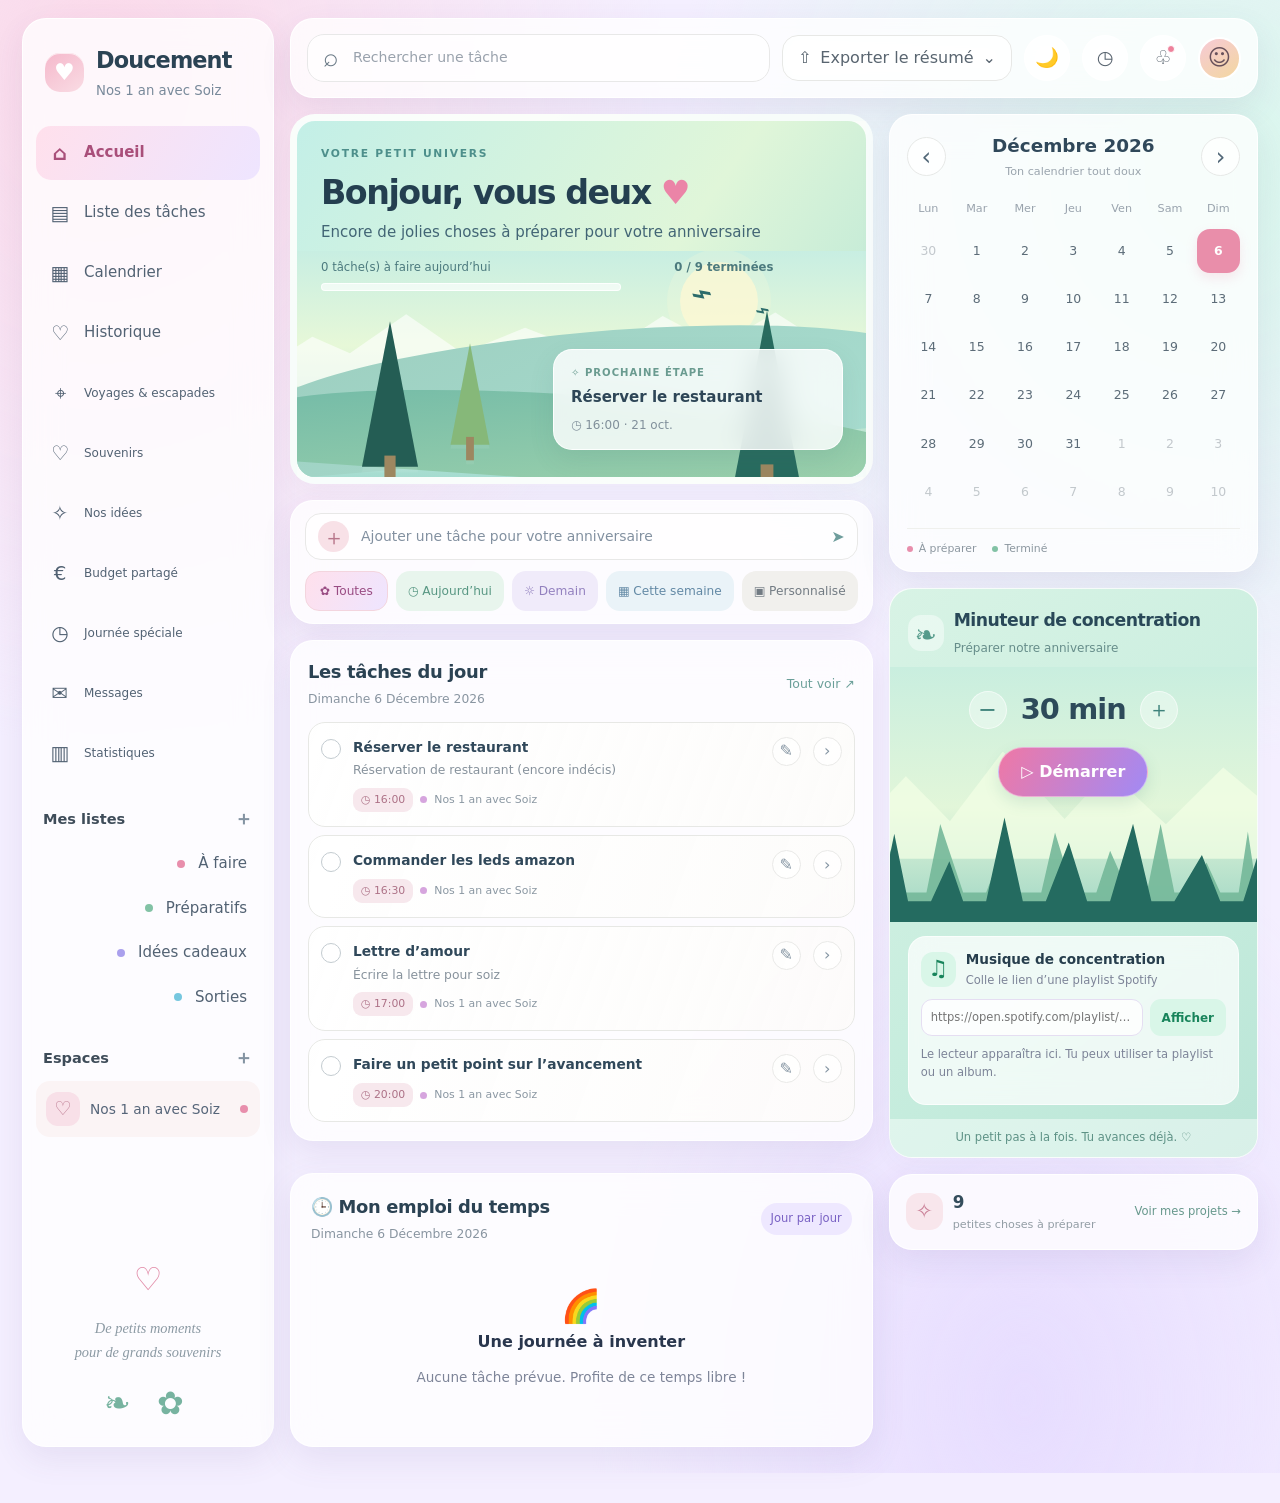
==== commit 910a3c5e: "Add files via upload" ====
--- a/index.html
+++ b/index.html
@@ -1,43 +1 @@
-<!doctype html>
-<html lang="fr"><head><meta charset="utf-8"><meta name="viewport" content="width=device-width,initial-scale=1"><meta name="theme-color" content="#101a24"><title>Doucement — Notre espace à deux</title><link rel="stylesheet" href="styles.css"></head>
-<body>
-<div class="app-shell">
-<aside class="sidebar" id="sidebar">
-  <a class="brand" href="index.html"><span class="brand-mark">d.</span><span><b>doucement</b><small>NOTRE ESPACE À DEUX</small></span></a>
-  <div class="couple-switch"><div class="avatar-pair"><span>S</span><span>♡</span></div><div><b>Toi & Soiz</b><small>Notre petit univers</small></div><span class="chevron">⌄</span></div>
-  <div class="nav-label">VOTRE ESPACE</div>
-  <nav class="nav">
-    <a class="nav-link active" href="index.html"><span>⌂</span>Vue d’ensemble</a>
-    <a class="nav-link" href="souvenirs.html"><span>✧</span>Souvenirs <i>♡</i></a>
-    <a class="nav-link" href="idees.html"><span>✳</span>Nos idées <i class="count">4</i></a>
-    <a class="nav-link" href="journee.html"><span>◷</span>Journée spéciale</a>
-    <a class="nav-link" href="budget.html"><span>↗</span>Budget partagé</a>
-    <a class="nav-link" href="voyages.html"><span>⌖</span>Voyages & escapades</a>
-    <a class="nav-link" href="messages.html"><span>✉</span>Messages à ouvrir</a>
-  </nav>
-  <div class="nav-label second">VOTRE HISTOIRE</div>
-  <nav class="nav"><a class="nav-link" href="stats.html"><span>▥</span>Nos statistiques</a><a class="nav-link" href="planning.html"><span>▦</span>Planning existant</a></nav>
-  <div class="sidebar-bottom"><div class="tiny-heart">♡</div><b>Les plus belles choses<br>se construisent doucement.</b><small>Un jour à la fois, ensemble.</small><div class="sync"><span></span> Aperçu local · non synchronisé</div></div>
-</aside>
-<main class="main">
-<header class="topbar"><button class="mobile-menu" id="menuBtn">☰</button><div class="breadcrumb">Votre espace <span>/</span> <b>Vue d’ensemble</b></div><div class="top-actions"><button class="icon-button" title="Notifications">♧<em></em></button><div class="top-avatar">S</div><div class="user-label"><b>Votre duo</b><small>Un espace rien qu’à vous</small></div></div></header>
-<div class="page-content">
-<section class="hero">
-  <div class="hero-copy"><div class="eyebrow light">MERCREDI 21 OCTOBRE 2026 <span class="live-dot"></span> VOTRE PETIT MONDE</div><h1>Une histoire qui<br><em>se construit à deux.</em></h1><p>Les projets, les souvenirs et tous ces petits riens qui deviennent de grandes choses. Tout est ici, avec vous.</p><div class="hero-buttons"><a class="btn btn-light" href="souvenirs.html">Revoir notre histoire <span>↗</span></a><a class="text-link" href="idees.html">Imaginer la suite <span>→</span></a></div></div>
-  <div class="hero-art"><div class="orbit orbit-one"></div><div class="orbit orbit-two"></div><div class="hero-sun">♡</div><div class="floating-note note-one"><span>✦</span><div><b>Nos 1 an</b><small>Une date à chérir</small></div></div><div class="floating-note note-two"><span>✧</span><div><b>Petits moments</b><small>Grands souvenirs</small></div></div><div class="hero-sticker">toujours<br><i>toi & moi</i></div></div>
-</section>
-<div class="welcome-row"><div><div class="eyebrow">VOTRE PETIT RITUEL</div><h2>Et si on prenait une minute ?</h2></div><span class="soft-chip">✦ Question du jour</span></div>
-<section class="daily-card"><div class="daily-symbol">✧</div><div class="daily-content"><div class="eyebrow">QUESTION DU JOUR <span class="tiny-line"></span> 01 / 30</div><h3>Quel petit moment de notre histoire aimerais-tu revivre, juste une fois encore ?</h3><p>Pas besoin d’une grande réponse. Les petits détails sont souvent les plus précieux.</p><textarea id="dailyAnswer" placeholder="Une pensée, un souvenir, quelques mots…"></textarea><div class="daily-footer"><button class="btn btn-primary" id="saveAnswer">Garder cette pensée <span>↗</span></button><button class="btn btn-ghost" id="newQuestion">Une autre question ↻</button><span class="save-status" id="saveStatus">Privé sur cet appareil</span></div></div><div class="daily-side"><div class="mini-date"><span>OCT</span><b>21</b><small>MERCREDI</small></div><div class="streak"><span>✦</span><b>Un jour à la fois</b><small>Votre rituel commence ici</small></div></div></section>
-<div class="section-heading"><div><div class="eyebrow">VOTRE UNIVERS</div><h2>Tout ce que vous construisez</h2><p>Chaque petit projet a sa place. Choisissez où votre histoire vous emmène.</p></div><a class="subtle-link" href="stats.html">Voir les statistiques <span>→</span></a></div>
-<section class="feature-grid">
-<a class="feature feature-memory" href="souvenirs.html"><div class="feature-top"><span class="feature-icon">✧</span><span class="round-arrow">↗</span></div><div class="feature-tag">VOTRE HISTOIRE</div><h3>Les souvenirs</h3><p>Les instants qu’on ne veut pas laisser filer.</p><div class="feature-foot"><span>Créer une capsule mémoire</span><b>→</b></div><div class="decor-heart">♡</div></a>
-<a class="feature feature-ideas" href="idees.html"><div class="feature-top"><span class="feature-icon">✳</span><span class="round-arrow">↗</span></div><div class="feature-tag">LA PROCHAINE AVENTURE</div><h3>Nos idées</h3><p>Des envies spontanées aux grands projets.</p><div class="feature-foot"><span>Ajouter une envie</span><b>→</b></div><div class="idea-orbit">✦</div></a>
-<a class="feature feature-budget" href="budget.html"><div class="feature-top"><span class="feature-icon">↗</span><span class="round-arrow">↗</span></div><div class="feature-tag">SANS MAUVAISE SURPRISE</div><h3>Le budget à deux</h3><p>Suivez vos dépenses et votre cagnotte commune.</p><div class="feature-foot"><span>Explorer les chiffres</span><b>→</b></div><div class="budget-spark"><span></span><span></span><span></span><span></span><span></span><span></span><span></span></div></a>
-<a class="feature feature-trip" href="voyages.html"><div class="feature-top"><span class="feature-icon">⌖</span><span class="round-arrow">↗</span></div><div class="feature-tag">PARTIR À DEUX</div><h3>Voyages & escapades</h3><p>Choisissez une destination, tracez votre itinéraire.</p><div class="feature-foot"><span>Préparer une escapade</span><b>→</b></div><div class="trip-stamp">GO<br>TOGETHER</div></a>
-<a class="feature feature-day" href="journee.html"><div class="feature-top"><span class="feature-icon">◷</span><span class="round-arrow">↗</span></div><div class="feature-tag">UNE DATE À CHÉRIR</div><h3>Journée spéciale</h3><p>Le programme, les surprises et chaque détail.</p><div class="feature-foot"><span>Organiser la journée</span><b>→</b></div><div class="date-illustration"><b>01</b><span>ANNIVERSAIRE</span></div></a>
-<a class="feature feature-letter" href="messages.html"><div class="feature-top"><span class="feature-icon">✉</span><span class="round-arrow">↗</span></div><div class="feature-tag">QUELQUES MOTS POUR TOI</div><h3>Messages à ouvrir</h3><p>Des lettres qui attendent le bon moment.</p><div class="feature-foot"><span>Écrire un petit mot</span><b>→</b></div><div class="letter-mark">pour<br><i>toi.</i></div></a>
-</section>
-<section class="bottom-grid"><div class="panel next-panel"><div class="panel-head"><div><div class="eyebrow">À VENIR</div><h3>Les prochains petits pas</h3></div><a href="planning.html">Tout voir →</a></div><div class="agenda-item"><div class="agenda-date"><b>21</b><span>OCT.</span></div><div class="agenda-info"><b>Écrire la lettre pour Soiz</b><small>Aujourd’hui · 17:00</small></div><span class="agenda-dot rose"></span></div><div class="agenda-item"><div class="agenda-date"><b>22</b><span>OCT.</span></div><div class="agenda-info"><b>Rendez-vous coiffeur</b><small>Demain · 14:00</small></div><span class="agenda-dot green"></span></div><div class="agenda-item"><div class="agenda-date"><b>23</b><span>OCT.</span></div><div class="agenda-info"><b>Préparer les petits cadeaux</b><small>Vendredi · 11:45</small></div><span class="agenda-dot blue"></span></div></div>
-<div class="panel love-panel"><div class="eyebrow">UN PETIT RAPPEL</div><div class="love-big">♡</div><h3>Ce n’est pas la taille du moment qui compte.</h3><p>C’est le fait de l’avoir partagé. Gardez de la place pour l’imprévu, les fous rires et les souvenirs qu’on n’avait pas prévus.</p><a href="souvenirs.html" class="text-link dark">Ajouter un souvenir <span>→</span></a></div></section>
-<footer class="footer"><span>doucement <b>♡</b> fait avec soin, pour votre histoire.</span><span>Aperçu évolutif · Les données de cette démo restent locales</span></footer>
-</div></main></div><script src="app.js"></script></body></html>+<!doctype html><html lang="fr"><head><meta charset="utf-8"><meta name="viewport" content="width=device-width,initial-scale=1,viewport-fit=cover"><meta name="theme-color" content="#f7f4ee"><meta name="description" content="Ton espace doux pour organiser tes projets."><title>Doucement — Mon espace</title><link rel="stylesheet" href="style.css"></head><body data-page="home"><div id="app"></div><script src="app.js" defer></script></body></html>
--- a/style.css
+++ b/style.css
@@ -0,0 +1,82 @@
+@import url('https://fonts.googleapis.com/css2?family=DM+Sans:wght@400;500;600;700&family=Manrope:wght@400;500;600;700;800&display=swap');
+:root{--bg:#f7f4ee;--paper:#fffefa;--ink:#302f35;--muted:#85818a;--line:#e9e3d9;--rose:#d98f9b;--rose-light:#f8e8e9;--sage:#789585;--sage-light:#e8f0e9;--lav:#aaa0c7;--lav-light:#efecf7;--peach:#e7b58f;--peach-light:#fbefe5;--shadow:0 12px 35px rgba(68,53,48,.055);--radius:22px;--sans:'DM Sans',system-ui,sans-serif;--display:'Manrope',system-ui,sans-serif}*{box-sizing:border-box}html{scroll-behavior:smooth}body{margin:0;background:var(--bg);color:var(--ink);font-family:var(--sans);line-height:1.5;padding-bottom:30px}button,input,textarea,select{font:inherit}button,a{ -webkit-tap-highlight-color:transparent}button{cursor:pointer}a{color:inherit;text-decoration:none}.shell{width:min(1120px,100% - 36px);margin:auto}.topbar{height:76px;display:flex;align-items:center;justify-content:space-between;gap:16px;border-bottom:1px solid var(--line);margin-bottom:30px}.brand{display:flex;align-items:center;gap:10px;font:800 1.18rem var(--display);letter-spacing:-.04em}.brand-mark{display:grid;place-items:center;width:38px;height:38px;border-radius:14px;background:var(--rose-light);color:#a85e6b;font-size:1.2rem}.brand small{display:block;color:var(--muted);font:500 .7rem var(--sans);letter-spacing:.02em}.nav{display:flex;gap:6px;align-items:center}.nav a{padding:10px 14px;border-radius:13px;color:#77727b;font-size:.91rem;font-weight:600}.nav a.active,.nav a:hover{background:var(--paper);color:var(--ink);box-shadow:0 2px 10px #302f3508}.nav .nav-plus{background:var(--ink);color:white}.menu-toggle{display:none;border:1px solid var(--line);background:var(--paper);border-radius:12px;padding:8px 12px}.eyebrow{text-transform:uppercase;letter-spacing:.14em;font-size:.72rem;color:#a16d77;font-weight:700;margin:0 0 10px}.heading{font:800 clamp(2rem,5vw,3.25rem)/1.12 var(--display);letter-spacing:-.055em;margin:0}.subheading{color:var(--muted);max-width:60ch;margin:12px 0 0}.page-head{display:flex;justify-content:space-between;align-items:flex-end;gap:20px;margin:28px 0 26px}.btn{border:0;border-radius:14px;padding:12px 17px;font-weight:700;display:inline-flex;justify-content:center;align-items:center;gap:8px;transition:transform .15s,box-shadow .15s}.btn:active{transform:scale(.98)}.btn-primary{background:var(--ink);color:white;box-shadow:0 6px 16px #302f3514}.btn-soft{background:var(--rose-light);color:#925866}.btn-plain{background:var(--paper);border:1px solid var(--line);color:var(--ink)}.btn-danger{background:#fff0f0;color:#a34f57}.grid{display:grid;gap:18px}.stats{grid-template-columns:repeat(3,minmax(0,1fr));margin:22px 0}.stat,.panel,.project-card,.task-card,.calendar-wrap{background:var(--paper);border:1px solid #eae5dc;border-radius:var(--radius);box-shadow:var(--shadow)}.stat{padding:21px 22px;display:flex;gap:15px;align-items:center}.stat-icon{width:47px;height:47px;display:grid;place-items:center;border-radius:16px;font-size:1.3rem}.stat-icon.rose{background:var(--rose-light)}.stat-icon.sage{background:var(--sage-light)}.stat-icon.lav{background:var(--lav-light)}.stat strong{font:800 1.7rem var(--display);display:block;line-height:1.15}.stat span:last-child{font-size:.85rem;color:var(--muted)}.home-grid{grid-template-columns:1.35fr .85fr;align-items:start}.panel{padding:23px}.panel-head{display:flex;justify-content:space-between;align-items:center;gap:12px;margin-bottom:17px}.panel h2,.section-title{font:800 1.15rem var(--display);margin:0;letter-spacing:-.03em}.small-link{font-size:.85rem;color:#a16d77;font-weight:700}.project-list{display:grid;gap:12px}.project-card{padding:17px;display:flex;align-items:center;gap:14px;box-shadow:none;transition:transform .15s,border-color .15s}.project-card:hover{transform:translateY(-2px);border-color:#d8c4c3}.project-emoji{width:48px;height:48px;flex:none;border-radius:16px;display:grid;place-items:center;font-size:1.35rem;background:var(--rose-light)}.project-info{flex:1;min-width:0}.project-info h3{margin:0;font:750 1rem var(--display);overflow-wrap:anywhere}.project-info p{margin:4px 0 0;color:var(--muted);font-size:.84rem}.project-arrow{color:#aaa;font-size:1.3rem}.progress{height:6px;background:#eee9e2;border-radius:99px;overflow:hidden;margin-top:11px}.progress span{display:block;height:100%;background:var(--sage);border-radius:99px}.empty{padding:30px 18px;text-align:center;color:var(--muted);border:1px dashed #ddd3c8;border-radius:18px}.empty .empty-emoji{font-size:2rem;margin-bottom:8px}.empty h3{color:var(--ink);margin:4px 0;font:750 1.05rem var(--display)}.empty p{font-size:.9rem;margin:5px auto 15px;max-width:34ch}.task-list{display:grid;gap:10px}.task-card{padding:14px 16px;display:flex;gap:13px;align-items:flex-start;box-shadow:none}.task-check{appearance:none;width:22px;height:22px;border:1.7px solid #cfc7bd;border-radius:8px;background:white;flex:none;margin:2px 0 0;display:grid;place-items:center}.task-check:checked{background:var(--sage);border-color:var(--sage)}.task-check:checked:after{content:'✓';color:white;font-size:.85rem}.task-main{flex:1;min-width:0}.task-main h3{margin:0;font-size:.96rem;font-weight:700;overflow-wrap:anywhere}.task-main p{font-size:.84rem;color:var(--muted);margin:4px 0 0;white-space:pre-wrap;overflow-wrap:anywhere}.task-card.done .task-main h3{text-decoration:line-through;color:#999}.task-meta{display:flex;gap:7px;flex-wrap:wrap;margin-top:8px}.pill{font-size:.74rem;padding:4px 8px;border-radius:8px;background:#f2eee8;color:#77717a}.pill.time{background:var(--lav-light);color:#72648f}.pill.late{background:#ffeded;color:#a64e57}.pill.done{background:var(--sage-light);color:#52705f}.task-actions{display:flex;gap:5px}.icon-btn{border:0;background:transparent;color:#938c91;padding:5px;border-radius:8px}.icon-btn:hover{background:#f5eee9;color:var(--ink)}.form-layout{display:grid;grid-template-columns:1fr 320px;gap:20px;align-items:start}.form-card{padding:24px;background:var(--paper);border:1px solid var(--line);border-radius:var(--radius);box-shadow:var(--shadow)}.form-section+.form-section{border-top:1px solid var(--line);padding-top:22px;margin-top:24px}.form-section h2{font:800 1.1rem var(--display);margin:0 0 5px}.hint{font-size:.86rem;color:var(--muted);margin:0 0 17px}.field-grid{display:grid;grid-template-columns:1fr 1fr;gap:14px}.field{display:grid;gap:7px;margin-bottom:15px}.field label,.field>span{font-size:.83rem;font-weight:700;color:#615c64}.field input,.field textarea,.field select{width:100%;min-width:0;border:1px solid #e4ddd4;background:#fff;border-radius:12px;padding:12px 13px;color:var(--ink);outline:none}.field input:focus,.field textarea:focus,.field select:focus{border-color:#d49aa3;box-shadow:0 0 0 3px #f8e8e9}.field textarea{resize:vertical;min-height:90px}.field small{font-size:.76rem;color:var(--muted)}.task-builder{display:grid;gap:12px}.builder-task{border:1px solid var(--line);border-radius:16px;padding:15px;background:#fffefa}.builder-head{display:flex;align-items:center;justify-content:space-between;gap:10px;margin-bottom:12px}.builder-head strong{font-size:.9rem}.builder-grid{display:grid;grid-template-columns:1fr 1fr;gap:0 12px}.builder-grid .wide{grid-column:1/-1}.form-side{display:grid;gap:14px}.tip-card{padding:20px;border-radius:20px;background:var(--sage-light);color:#456453}.tip-card h3{margin:0 0 8px;font:800 1.02rem var(--display)}.tip-card p{font-size:.88rem;margin:0}.tip-card.pink{background:var(--rose-light);color:#8c5660}.form-actions{display:flex;gap:10px;flex-wrap:wrap;margin-top:22px}.calendar-top{display:flex;align-items:center;justify-content:space-between;gap:14px;margin-bottom:18px}.month-switch{display:flex;align-items:center;gap:10px}.month-switch h2{font:800 1.2rem var(--display);margin:0;min-width:170px;text-align:center}.month-switch button{width:38px;height:38px;border:1px solid var(--line);border-radius:12px;background:white}.calendar-wrap{padding:20px}.calendar-grid{display:grid;grid-template-columns:repeat(7,minmax(0,1fr));gap:5px}.weekday{text-align:center;font-size:.75rem;font-weight:700;color:var(--muted);padding:8px 0}.day{border:1px solid transparent;border-radius:12px;min-height:83px;padding:8px 6px;background:#fff;min-width:0;text-align:left;color:var(--ink)}.day:hover{border-color:#d8c2c1}.day.other{background:transparent;color:#bbb}.day.today{border-color:var(--rose);background:#fff8f8}.day.selected{background:var(--rose-light);border-color:var(--rose)}.day-num{font-size:.8rem;font-weight:700}.day-dots{display:flex;gap:3px;flex-wrap:wrap;margin-top:8px}.day-dot{width:6px;height:6px;border-radius:50%;background:var(--sage)}.day-dot.pink{background:var(--rose)}.day-dot.purple{background:var(--lav)}.day-count{font-size:.65rem;color:var(--muted);margin-top:3px}.agenda{margin-top:22px}.agenda h2{font:800 1.2rem var(--display);margin:0 0 13px}.agenda-date{font-size:.88rem;color:var(--muted);margin:-8px 0 14px}.history-tools{display:flex;gap:10px;flex-wrap:wrap;margin:0 0 20px}.history-tools input,.history-tools select{border:1px solid var(--line);border-radius:12px;padding:11px 13px;background:var(--paper);min-width:0}.history-tools input{flex:1;min-width:180px}.history-grid{grid-template-columns:repeat(2,minmax(0,1fr))}.history-card{display:flex;flex-direction:column;align-items:stretch}.history-card .project-info{margin-top:12px}.history-card .history-actions{display:flex;gap:8px;margin-top:15px}.history-card .history-actions .btn{flex:1}.status-label{display:inline-flex;align-items:center;gap:6px;font-size:.75rem;font-weight:700;color:#63806d;background:var(--sage-light);padding:5px 9px;border-radius:99px}.status-label.archived{color:#837b8e;background:var(--lav-light)}.note-box{background:#fff8e9;border:1px solid #f0e4c8;border-radius:18px;padding:17px;margin-top:18px}.note-box label{display:block;font-weight:700;font-size:.9rem;margin-bottom:8px}.note-box textarea{width:100%;border:1px solid #eee0c2;border-radius:12px;background:#fffdf7;padding:11px;resize:vertical;min-height:95px}.note-box button{margin-top:8px}.toast{position:fixed;bottom:22px;left:50%;transform:translateX(-50%);z-index:10;background:#302f35;color:white;padding:12px 18px;border-radius:14px;box-shadow:var(--shadow);font-size:.9rem;max-width:calc(100% - 30px)}.footer{color:var(--muted);font-size:.8rem;text-align:center;margin:42px auto 10px}.mobile-bottom{display:none}
+@media(max-width:800px){.shell{width:min(100% - 28px,650px)}.topbar{height:68px;margin-bottom:22px}.nav{display:none;position:absolute;top:65px;left:14px;right:14px;background:var(--paper);border:1px solid var(--line);border-radius:17px;padding:9px;box-shadow:var(--shadow);z-index:20;flex-direction:column;align-items:stretch}.nav.open{display:flex}.nav a{padding:12px}.menu-toggle{display:block}.home-grid,.form-layout{grid-template-columns:1fr}.form-side{grid-template-columns:1fr 1fr}.page-head{align-items:flex-start;flex-direction:column;margin-top:22px}.page-head .btn{width:100%}.stats{gap:10px}.stat{padding:14px 12px;gap:9px;align-items:flex-start;flex-direction:column}.stat-icon{width:38px;height:38px;border-radius:13px}.stat strong{font-size:1.45rem}.stat span:last-child{font-size:.77rem}.panel,.form-card,.calendar-wrap{padding:17px}.day{min-height:64px;padding:6px 4px}.day-count{display:none}.calendar-grid{gap:3px}.history-grid{grid-template-columns:1fr}}
+@media(max-width:480px){.heading{font-size:2.2rem}.stats{grid-template-columns:repeat(3,minmax(0,1fr))}.stat strong{font-size:1.3rem}.stat span:last-child{font-size:.7rem}.field-grid,.builder-grid,.form-side{grid-template-columns:1fr}.builder-grid .wide{grid-column:auto}.calendar-wrap{padding:11px}.calendar-top{align-items:flex-start;flex-direction:column}.month-switch{width:100%;justify-content:space-between}.month-switch h2{min-width:0}.weekday{font-size:.68rem}.day{min-height:54px;border-radius:9px}.day-num{font-size:.74rem}.day-dots{margin-top:5px}.day-dot{width:5px;height:5px}.project-card{padding:13px;gap:10px}.project-emoji{width:42px;height:42px}.task-card{padding:12px}.task-actions{flex-direction:column}.mobile-bottom{display:flex;position:fixed;bottom:0;left:0;right:0;z-index:8;background:#fffefaee;backdrop-filter:blur(14px);border-top:1px solid var(--line);padding:8px 8px calc(8px + env(safe-area-inset-bottom));justify-content:space-around}.mobile-bottom a{font-size:.7rem;font-weight:700;color:var(--muted);display:grid;justify-items:center;gap:3px;padding:4px 10px}.mobile-bottom a span:first-child{font-size:1.1rem}.mobile-bottom a.active{color:#a16d77}.footer{margin-bottom:80px}.toast{bottom:85px}}
+
+/* Adresse de tâche et planification des trajets */
+.task-address { margin: 5px 0 0; font-size: .88rem; color: var(--muted, #777); overflow-wrap: anywhere; }
+.task-address a { color: var(--sage, #718a76); text-decoration: underline; text-underline-offset: 2px; }
+.route-stops { margin: 16px 0; }
+.route-stops ol { list-style: none; margin: 0; padding: 0; counter-reset: route; display: grid; gap: 10px; }
+.route-stops li { counter-increment: route; position: relative; padding: 12px 14px 12px 48px; border: 1px solid var(--border, #eee3df); border-radius: 14px; background: var(--cream, #fffaf7); }
+.route-stops li::before { content: counter(route); position: absolute; left: 14px; top: 12px; width: 24px; height: 24px; display: grid; place-items: center; border-radius: 50%; background: var(--rose-light, #f8e5e8); color: var(--text, #594b4a); font-weight: 700; font-size: .85rem; }
+.route-stops li span, .route-stops li small { display: block; }
+.route-stops li small { margin-top: 3px; color: var(--muted, #777); overflow-wrap: anywhere; }
+.empty-route { padding: 14px; border-radius: 14px; background: var(--cream, #fffaf7); color: var(--muted, #777); }
+#reminderSelect { max-width: 100%; }
+@media (max-width: 640px) { .route-stops li { padding-right: 10px; } #buildRoute { width: 100%; justify-content: center; } }
+.route-map { margin: 14px 0 18px; overflow: hidden; border-radius: 16px; border: 1px solid var(--border, #eee3df); background: var(--cream, #fffaf7); }
+.route-leaflet-map { height: 340px; width: 100%; z-index: 0; }
+.route-summary { padding: 10px 14px; margin: 0; font-size: .9rem; background: var(--rose-light, #f8e5e8); }
+@media (max-width: 640px) { .route-leaflet-map { height: 280px; } }
+
+
+/* Accueil signature : pastel lumineux, formes illustrées et hiérarchie plus éditoriale */
+.home-hero{position:relative;display:grid;grid-template-columns:1.08fr .92fr;align-items:center;min-height:360px;overflow:hidden;margin:26px 0 20px;padding:38px 42px;border:1px solid #eadfe0;border-radius:30px;background:linear-gradient(118deg,#fffefa 0%,#fffaf6 48%,#f5eaf5 100%);box-shadow:0 18px 50px rgba(83,59,73,.07)}
+.home-hero .eyebrow{color:#b16d80}.home-hero .heading{font-size:clamp(2.15rem,4.3vw,3.45rem);line-height:1.08;max-width:620px}.home-hero .subheading{font-size:1rem;line-height:1.75;max-width:430px;margin-top:17px}.hero-copy{position:relative;z-index:2}.hero-actions{display:flex;gap:10px;flex-wrap:wrap;margin-top:23px}.hero-note{display:flex;align-items:center;gap:8px;color:#8e858d;font-size:.83rem;margin-top:22px}.hero-note span{color:#c67e91}.hero-art{height:290px;position:relative;isolation:isolate}.hero-art:before{content:'';position:absolute;width:285px;height:285px;right:15px;top:0;border-radius:50%;background:linear-gradient(145deg,#f6dce3,#e9e3f7);opacity:.9}.art-sun{position:absolute;z-index:-1;width:102px;height:102px;right:62px;top:14px;border-radius:50%;background:#f9d7a7;box-shadow:0 0 0 13px #f9d7a733}.art-cloud{position:absolute;z-index:2;width:78px;height:22px;background:#fffefa;border-radius:30px;filter:drop-shadow(0 4px 5px #80677a12)}.art-cloud:before,.art-cloud:after{content:'';position:absolute;bottom:7px;background:inherit;border-radius:50%}.art-cloud:before{width:31px;height:31px;left:12px}.art-cloud:after{width:24px;height:24px;left:34px}.cloud-one{top:45px;left:20px}.cloud-two{top:90px;right:12px;transform:scale(.72)}.art-hill{position:absolute;bottom:18px;border-radius:55% 55% 0 0}.hill-back{width:280px;height:145px;right:4px;background:#b9d4c3;transform:rotate(-9deg)}.hill-front{width:310px;height:126px;right:48px;bottom:0;background:linear-gradient(130deg,#86b5a0,#c5dfcb);transform:rotate(9deg)}.art-flower{position:absolute;color:#fff9f1;text-shadow:0 2px 7px #547b6b55;font-size:3rem}.flower-one{bottom:42px;right:56px;transform:rotate(-15deg)}.flower-two{bottom:87px;right:215px;font-size:2.1rem;color:#f8e6ef}.art-heart{position:absolute;right:66px;top:97px;font-size:3rem;color:#c77791;transform:rotate(12deg);text-shadow:0 5px 12px #c7779133}.art-label{position:absolute;right:0;bottom:8px;padding:12px 17px;background:#fffefaee;border:1px solid #fff;border-radius:17px;box-shadow:0 9px 24px #66536617;transform:rotate(-3deg)}.art-label span,.art-label strong{display:block}.art-label span{font-size:.65rem;text-transform:uppercase;letter-spacing:.12em;color:#a28a9a}.art-label strong{font:800 1rem var(--display);color:#655568}.home-stats{margin:20px 0 22px}.home-stats .stat{border-radius:20px;background:#fffefaed}.home-project-panel,.home-next-panel{padding:25px}.home-project-panel .panel-head,.home-next-panel .panel-head{align-items:center}.home-project-panel .eyebrow,.home-next-panel .eyebrow{margin-bottom:4px;font-size:.64rem}.home-project-panel .panel-head h2,.home-next-panel .panel-head h2{font-size:1.25rem}.home-project-panel .project-card{border-radius:17px;background:linear-gradient(100deg,#fffefa,#fff8f7);padding:17px}.home-project-panel .project-emoji{border-radius:17px}.home-next-panel .task-list{gap:9px}.home-next-panel .task-card{border-radius:16px;padding:13px 12px;background:#fffefa}.home-all-tasks{display:flex;margin-top:14px;justify-content:space-between}.mini-quote{display:flex;align-items:center;gap:12px;margin-top:17px;padding:15px 16px;border-radius:17px;background:linear-gradient(100deg,#f8e8ec,#f1edf9);color:#8d687a}.mini-quote>span:first-child{font:2.5rem Georgia,serif;line-height:.8;color:#c48296}.mini-quote p{margin:0;font-size:.85rem;flex:1}.quote-flower{font-size:1.5rem;color:#b18cab}.home-bottom-note{display:flex;align-items:center;gap:14px;margin:20px 0 4px;padding:19px 23px;border:1px solid #e9e2e9;border-radius:20px;background:linear-gradient(105deg,#f7eee9,#f3eef8)}.home-bottom-note strong{font:750 .95rem var(--display)}.home-bottom-note p{margin:3px 0 0;color:var(--muted);font-size:.85rem}.note-sparkle{font-size:1.7rem;color:#b486a5}.note-heart{margin-left:auto;font-size:1.8rem;color:#c78398}
+@media(max-width:800px){.home-hero{grid-template-columns:1fr;padding:29px 25px 0;min-height:unset}.home-hero .heading{font-size:clamp(2rem,8vw,3rem)}.hero-art{height:230px;margin-top:8px}.hero-art:before{width:220px;height:220px;right:calc(50% - 110px)}.art-sun{right:calc(50% - 68px);width:80px;height:80px}.hill-back{right:calc(50% - 135px);width:270px}.hill-front{right:calc(50% - 155px);width:310px}.art-label{right:calc(50% - 145px)}.flower-one{right:calc(50% - 90px)}.flower-two{right:calc(50% + 50px)}.art-heart{right:calc(50% - 80px)}.home-stats{grid-template-columns:repeat(3,minmax(0,1fr));gap:9px}.home-stats .stat{padding:13px 10px;gap:8px}.home-stats .stat-icon{width:35px;height:35px;border-radius:12px;font-size:1rem}.home-stats .stat strong{font-size:1.35rem}.home-stats .stat span:last-child{font-size:.72rem}.home-grid{grid-template-columns:1fr}.home-bottom-note{padding:16px}}
+@media(max-width:480px){.home-hero{margin-top:16px;padding:25px 19px 0;border-radius:23px}.hero-actions .btn{flex:1;padding:11px 12px;font-size:.84rem}.hero-art{height:205px}.home-stats{gap:7px}.home-stats .stat{display:block;text-align:center;padding:12px 5px}.home-stats .stat-icon{margin:0 auto 8px}.home-project-panel,.home-next-panel{padding:18px}.home-bottom-note{gap:10px}.note-heart{font-size:1.4rem}}
+
+/* === Tableau de bord Doucement — interface pastel inspirée de la référence === */
+.dashboard-page{max-width:none;width:100%;margin:0;padding:18px 22px 26px;background:radial-gradient(ellipse at 10% 0%,#fffaf6 0%,#f5f2ee 50%,#eeefed 100%);min-height:100vh;color:#273e4d;font-family:var(--body,Inter,system-ui,sans-serif)}
+.dashboard-page .footer,.dashboard-page .mobile-bottom{display:none}
+.dashboard-shell{display:grid;grid-template-columns:252px minmax(0,1fr);gap:16px;max-width:1680px;margin:0 auto;align-items:stretch}
+.dash-sidebar{min-height:calc(100vh - 36px);padding:22px 13px 14px;border:1px solid #ffffffc9;border-radius:24px;background:rgba(255,255,255,.74);backdrop-filter:blur(20px);box-shadow:0 10px 34px #52625b0b;display:flex;flex-direction:column;overflow:hidden}
+.dash-brand{display:flex;align-items:center;gap:12px;text-decoration:none;color:#2b4354;padding:3px 9px 25px}.brand-heart{display:grid;place-items:center;width:39px;height:39px;border-radius:15px;background:linear-gradient(145deg,#f5b8cb,#f9dce4);color:#fff;font-size:1.45rem;box-shadow:inset 0 1px 0 #ffffffaa}.dash-brand strong{display:block;font-size:1.4rem;letter-spacing:-.04em}.dash-brand small{display:block;color:#78899a;margin-top:3px;font-size:.83rem}
+.dash-nav{display:grid;gap:6px}.dash-nav a,.dash-list-links a{display:flex;align-items:center;gap:13px;padding:12px 13px;border-radius:15px;text-decoration:none;color:#526273;font-size:.94rem;transition:background .2s,transform .2s}.dash-nav a span{width:22px;text-align:center;font-size:1.25rem}.dash-nav a:hover,.dash-list-links a:hover{background:#f8f1f2;transform:translateX(2px)}.dash-nav a.active{background:linear-gradient(105deg,#f8e3e9d9,#f7eaf0a6);color:#ad6e83;font-weight:700}.dash-side-heading{display:flex;justify-content:space-between;align-items:center;margin:25px 7px 9px;color:#3e4c59;font-size:.91rem;font-weight:750}.dash-side-heading a{color:#8393a2;text-decoration:none;font-size:1.2rem}.dash-list-links{display:grid;gap:2px}.dash-list-links a{padding:10px 13px}.pink-dot,.green-dot,.purple-dot,.blue-dot{display:inline-block;width:8px;height:8px;border-radius:50%;flex:none}.pink-dot{background:#e88eac}.green-dot{background:#82c2a5}.purple-dot{background:#aaa0ed}.blue-dot{background:#76c7df}.dash-list-links .pink-dot,.dash-list-links .green-dot,.dash-list-links .purple-dot,.dash-list-links .blue-dot{margin-left:auto}.dash-project-link{display:flex;align-items:center;gap:10px;padding:11px 10px;border-radius:14px;background:#fbf4f5;text-decoration:none;color:#566579;font-size:.86rem}.dash-project-link>span:first-child{display:grid;place-items:center;width:34px;height:34px;border-radius:12px;background:#f8e0e8;color:#bd7b92;font-size:1.2rem}.dash-project-link>span:nth-child(2){flex:1}.dash-project-link .pink-dot{margin-right:2px}.dash-sidebar-note{margin-top:auto;padding:30px 6px 5px;text-align:center;color:#8c9aa4}.dash-sidebar-note>span{font-size:2rem;color:#e18aa7}.dash-sidebar-note p{font-family:Georgia,serif;font-style:italic;line-height:1.65;font-size:.9rem}.sidebar-leaves{font-size:2rem;color:#77b3a0;letter-spacing:8px;margin-top:12px}
+.dash-main{min-width:0}.dash-topbar{height:80px;display:flex;align-items:center;gap:12px;padding:10px 16px;margin-bottom:16px;border:1px solid #ffffffd9;border-radius:23px;background:rgba(255,255,255,.77);backdrop-filter:blur(20px);box-shadow:0 8px 25px #58635e08}.dash-search{height:48px;display:flex;align-items:center;gap:12px;flex:1;min-width:90px;padding:0 15px;border:1px solid #e8e8e8;border-radius:17px;background:#ffffffa6;color:#6b7a86}.dash-search>span{font-size:1.6rem;line-height:1}.dash-search input{width:100%;border:0;outline:0;background:transparent;color:#2d4353;font:inherit;font-size:.88rem}.dash-search input::placeholder{color:#9aa2ad}.glass-button,.round-top-button{border:1px solid #e7e8e6;background:rgba(255,255,255,.53);backdrop-filter:blur(12px);color:#596570;cursor:pointer;transition:transform .2s,background .2s,box-shadow .2s}.glass-button{height:46px;display:flex;align-items:center;gap:9px;padding:0 15px;border-radius:16px;white-space:nowrap}.round-top-button{width:46px;height:46px;border-radius:50%;font-size:1.2rem;position:relative}.avatar{width:43px;height:43px;border-radius:50%;display:grid;place-items:center;background:linear-gradient(145deg,#f6cad6,#f3d7a0);font-size:1.4rem;color:#67505a;border:2px solid #fff}.notification-button i{position:absolute;width:8px;height:8px;background:#ee819b;border:1px solid white;border-radius:50%;right:10px;top:9px}.glass-button:hover,.round-top-button:hover{background:#fff;transform:translateY(-2px);box-shadow:0 6px 16px #4c63531a}
+.dash-columns{display:grid;grid-template-columns:minmax(0,1.42fr) minmax(310px,.9fr);gap:16px;align-items:start}.dash-center,.dash-right{display:grid;gap:16px;min-width:0}.dash-welcome{position:relative;min-height:370px;overflow:hidden;border:7px solid rgba(255,255,255,.88);border-radius:25px;background:linear-gradient(125deg,#c3efe7,#e0f6d9 57%,#b3e4d6);box-shadow:0 10px 25px #64776c0b}.welcome-copy{position:relative;z-index:3;padding:25px 24px 0;max-width:88%}.dash-overline{font-size:.67rem;letter-spacing:.16em;font-weight:800;color:#4d8f8b;margin:0 0 12px}.welcome-copy h1{font-size:clamp(1.65rem,2.6vw,2.6rem);letter-spacing:-.045em;line-height:1.12;margin:0 0 10px;color:#243f50}.welcome-copy h1 span{color:#eb84a7}.welcome-copy>p:not(.dash-overline){font-size:.94rem;margin:0;color:#426575}.welcome-progress-label{display:flex;flex-wrap:wrap;gap:7px;justify-content:space-between;margin-top:15px;font-size:.73rem;color:#4c7a7e}.welcome-progress-label b{font-weight:650}.welcome-progress{width:min(300px,100%);height:8px;border-radius:99px;background:#ffffffa8;border:1px solid #ffffffd9;overflow:hidden;margin-top:7px}.welcome-progress span{display:block;height:100%;border-radius:99px;background:linear-gradient(90deg,#ed82a8,#f4b3c4);transition:width .3s}.welcome-landscape{position:absolute;inset:130px 0 0;overflow:hidden;background:linear-gradient(180deg,#c8eee2 0%,#e7f8d8 42%,#a5dcd0 100%)}.welcome-landscape:before{content:'';position:absolute;left:-5%;right:-5%;top:20%;height:40%;background:#ffffff9c;clip-path:polygon(0 75%,7% 45%,13% 63%,22% 20%,31% 63%,41% 35%,53% 67%,63% 22%,72% 55%,81% 18%,90% 58%,100% 30%,100% 100%,0 100%)}.sun{position:absolute;width:78px;height:78px;right:19%;top:5%;border-radius:50%;background:#fff9d4c9;box-shadow:0 0 0 13px #fff9d433}.mountain{position:absolute;bottom:18%;width:120%;height:53%;left:-8%;border-radius:50% 50% 0 0}.mountain-back{background:linear-gradient(160deg,#9dcfc0,#a8ddd0);transform:rotate(-5deg);bottom:11%}.mountain-front{background:linear-gradient(170deg,#70b9a7,#a4d5ad);height:38%;bottom:-2%;transform:rotate(4deg)}.tree{position:absolute;bottom:8%;width:0;height:0;border-left:25px solid transparent;border-right:25px solid transparent;border-bottom:130px solid #2b6a60;filter:drop-shadow(0 5px 0 #ffffff12)}.tree:after{content:'';position:absolute;left:-5px;top:120px;width:10px;height:30px;background:#9d8760}.tree-one{left:12%;transform:scale(1.12);border-bottom-color:#245d54}.tree-two{left:26%;transform:scale(.78);border-bottom-color:#86b879}.tree-three{right:13%;transform:scale(1.28);border-bottom-color:#286b5f}.bird{position:absolute;z-index:2;color:#2c6c6b;font-size:2.2rem;transform:rotate(-20deg)}.bird-one{right:27%;top:7%}.bird-two{right:17%;top:18%;font-size:1.5rem}.up-next{position:absolute;z-index:4;right:4%;bottom:12%;width:min(290px,57%);padding:15px 17px;border:1px solid #ffffffdb;border-radius:19px;background:rgba(255,255,255,.82);backdrop-filter:blur(14px);box-shadow:0 10px 26px #426f641c;display:grid;gap:8px}.up-next small{color:#6a9b90;font-weight:800;font-size:.63rem;letter-spacing:.1em}.up-next strong{font-size:.94rem;color:#2e4657;line-height:1.3}.up-next span{font-size:.75rem;color:#81909b}
+.quick-add-card,.dash-calendar-card,.dash-task-section,.focus-card,.dash-progress-card{border:1px solid #ffffffd9;border-radius:23px;background:rgba(255,255,255,.78);backdrop-filter:blur(18px);box-shadow:0 8px 25px #58635e07}.quick-add-card{padding:12px 14px}.quick-add{height:47px;display:flex;align-items:center;gap:12px;padding:0 12px;border:1px solid #e8e8e7;border-radius:16px;background:#ffffffab;text-decoration:none;color:#8290a0;font-size:.87rem}.quick-add>span:first-child{width:31px;height:31px;border-radius:50%;display:grid;place-items:center;background:#f8e1e7;color:#b8778b;font-size:1.4rem}.quick-add>span:nth-child(2){flex:1}.quick-add b{color:#6e9d9c;font-size:1rem}.quick-filters{display:flex;gap:8px;flex-wrap:wrap;margin-top:11px}.filter-chip{display:flex;align-items:center;justify-content:center;gap:6px;flex:1;min-width:max-content;padding:10px 11px;border:1px solid transparent;border-radius:14px;background:#f3f3f2a8;color:#687584;font-size:.76rem;cursor:pointer;transition:transform .2s,background .2s}.filter-chip:hover{transform:translateY(-2px)}.filter-chip.active{background:#f9e3e9;color:#b16d86;border-color:#f3d5de}.filter-chip:nth-child(2){background:#e8f5ed;color:#589783}.filter-chip:nth-child(3){background:#f0ebfa;color:#9381bf}.filter-chip:nth-child(4){background:#eaf3f8;color:#6389a5}.filter-chip:nth-child(5){background:#f1f0ed;color:#727b83}
+.dash-task-section{padding:18px 17px}.dash-section-heading{display:flex;justify-content:space-between;align-items:center;gap:12px;margin:0 0 13px}.dash-section-heading h2{font-size:1.12rem;margin:0;color:#2b4253;letter-spacing:-.02em}.dash-section-heading p{font-size:.77rem;color:#8995a1;margin:4px 0 0;text-transform:capitalize}.dash-section-heading>a{color:#6b9f99;text-decoration:none;font-size:.78rem;white-space:nowrap}.dash-task-list{display:grid;gap:8px}.dash-task{display:flex;align-items:flex-start;gap:12px;padding:14px 12px;border:1px solid #e7e8e5;border-radius:17px;background:linear-gradient(110deg,#ffffffd9,#fcfbf9bd);transition:transform .2s,border-color .2s,box-shadow .2s}.dash-task:hover{transform:translateY(-1px);border-color:#ead4dc;box-shadow:0 6px 18px #5d6b6310}.dash-task.done{opacity:.65}.dash-task>.task-check{appearance:none;flex:none;width:20px;height:20px;margin:2px 0 0;border:1.5px solid #c3cbd0;border-radius:50%;background:#fff;cursor:pointer}.dash-task>.task-check:checked{background:#79b99f;border-color:#79b99f;box-shadow:inset 0 0 0 4px #fff}.dash-task-content{min-width:0;flex:1}.dash-task-content h3{font-size:.86rem;font-weight:700;margin:0 0 4px;color:#30485a}.dash-task.done h3{text-decoration:line-through}.dash-task-content p{font-size:.77rem;color:#87929c;margin:0 0 5px}.dash-address{display:block;font-size:.72rem;color:#6c9d95;overflow-wrap:anywhere;margin:3px 0 6px}.dash-task-meta{display:flex;align-items:center;flex-wrap:wrap;gap:7px;margin-top:8px;color:#8a97a2;font-size:.68rem}.time-chip{padding:4px 8px;border-radius:9px;background:#f7e8ed;color:#ad7287;font-size:.68rem}.category-dot{width:7px;height:7px;border-radius:50%;background:#d6a5de}.round-action{flex:none;display:grid;place-items:center;width:29px;height:29px;border:1px solid #e9e9e7;border-radius:50%;background:#ffffffaa;color:#8494a2;text-decoration:none;cursor:pointer}.round-action:hover{background:#f8e6ec;color:#b16d86}.dash-empty{padding:22px;text-align:center;color:#8b969d;font-size:.86rem;line-height:1.8}.dash-empty a{color:#6f9f95;text-decoration:none}
+.dash-calendar-card{padding:17px 17px 14px}.dash-calendar-head{display:flex;align-items:center;justify-content:space-between;gap:8px;margin-bottom:17px}.dash-calendar-head>div{text-align:center;flex:1}.dash-calendar-head h2{font-size:1.15rem;margin:0;color:#30485a;text-transform:capitalize}.dash-calendar-head small{font-size:.7rem;color:#9aa4ad;display:block;margin-top:4px}.calendar-arrow{width:39px;height:39px;border-radius:50%;border:1px solid #e6e8e6;background:#ffffffb8;color:#526878;font-size:1.5rem;cursor:pointer;transition:background .2s,transform .2s}.calendar-arrow:hover{background:#f9e4eb;transform:scale(1.04)}.dash-weekdays,.dash-calendar-grid{display:grid;grid-template-columns:repeat(7,minmax(0,1fr));gap:5px}.dash-weekdays{margin-bottom:7px}.dash-weekdays span{text-align:center;font-size:.7rem;color:#99a3ad;padding:4px 0}.dash-day{position:relative;display:flex;flex-direction:column;align-items:center;justify-content:center;gap:5px;min-width:0;aspect-ratio:1/1;border:1px solid transparent;border-radius:13px;background:transparent;color:#5c6c78;font:inherit;font-size:.78rem;cursor:pointer;transition:background .2s,border .2s,transform .2s}.dash-day:hover{background:#f8f0f1;transform:scale(1.04)}.dash-day.muted-day{color:#c2c8cc}.dash-day.selected-day{background:#e98eaa;color:white;font-weight:800;box-shadow:0 5px 12px #e98eaa33}.dash-day.today-day:not(.selected-day){border-color:#e7a7ba;color:#b26d84}.day-dots{display:flex;gap:3px;position:absolute;bottom:6px}.day-dots b{display:block;width:4px;height:4px;border-radius:50%;background:#ed94b0}.selected-day .day-dots b{background:#fff}.calendar-legend{display:flex;gap:16px;margin-top:14px;padding-top:12px;border-top:1px solid #eff0ed;color:#8b969f;font-size:.68rem}.calendar-legend span{display:flex;align-items:center;gap:6px}.calendar-legend .pink-dot,.calendar-legend .green-dot{width:6px;height:6px}
+.focus-card{overflow:hidden;padding:19px 18px 0;background:linear-gradient(145deg,#d8f3e5,#c5ecdd 65%,#b9e4d6)}.focus-head{display:flex;align-items:center;gap:10px;position:relative;z-index:2}.focus-leaf{width:36px;height:36px;border-radius:13px;display:grid;place-items:center;background:#ffffff6e;color:#559b8b;font-size:1.65rem}.focus-head h2{margin:0;font-size:1.08rem;color:#294858;letter-spacing:-.03em}.focus-head p{margin:5px 0 0;color:#668d8a;font-size:.75rem}.focus-scene{position:relative;min-height:255px;margin:10px -18px 0;overflow:hidden;background:linear-gradient(180deg,#c9eedf 0%,#e2f6d9 55%,#9ed5c4 100%)}.focus-scene:before{content:'';position:absolute;top:33%;left:-10%;width:120%;height:42%;background:#f4ffe6b5;clip-path:polygon(0 75%,12% 23%,22% 65%,34% 0,48% 63%,58% 18%,71% 68%,84% 15%,100% 70%,100% 100%,0 100%)}.focus-duration{position:relative;z-index:3;display:flex;align-items:center;justify-content:center;gap:14px;padding-top:21px}.focus-duration button{width:38px;height:38px;border-radius:50%;border:1px solid #ffffff8c;background:#ffffff60;color:#3e827b;font-size:1.4rem;cursor:pointer;backdrop-filter:blur(6px)}.focus-duration strong{font-size:1.8rem;color:#2d4a5a;min-width:94px;text-align:center;font-weight:700;letter-spacing:-.03em}.focus-start{position:relative;z-index:3;display:block;margin:15px auto 0;padding:12px 22px;border:1px solid #ffffff65;border-radius:99px;background:linear-gradient(110deg,#72b7a3,#459e91);color:white;font-weight:650;box-shadow:0 6px 15px #367e7026;cursor:pointer;transition:transform .2s,box-shadow .2s}.focus-start:hover{transform:translateY(-2px);box-shadow:0 9px 18px #367e7033}.forest-layer{position:absolute;bottom:-20px;width:125%;height:49%;left:-10%;background:#36786b;clip-path:polygon(0 100%,0 64%,5% 64%,7% 25%,9% 64%,12% 64%,14% 7%,16% 64%,20% 64%,23% 36%,26% 64%,30% 64%,33% 0,36% 64%,40% 64%,44% 25%,47% 64%,52% 64%,56% 8%,59% 64%,64% 64%,68% 30%,71% 64%,76% 64%,81% 0,84% 64%,89% 64%,92% 23%,95% 64%,100% 64%,100% 100%)}.forest-back{bottom:-9px;height:42%;background:#75b99a;opacity:.9;transform:scaleX(-1)}.forest-front{background:#246b60;clip-path:polygon(0 100%,0 67%,6% 67%,9% 13%,12% 67%,17% 67%,21% 35%,24% 67%,29% 67%,33% 0,37% 67%,42% 67%,47% 20%,51% 67%,56% 67%,61% 5%,65% 67%,70% 67%,76% 30%,80% 67%,85% 67%,90% 9%,94% 67%,100% 67%,100% 100%)}.focus-caption{position:relative;margin:0 -18px;padding:10px 14px;background:#ffffff70;text-align:center;color:#5e9286;font-size:.72rem}.dash-progress-card{padding:15px 16px;display:flex;align-items:center;justify-content:space-between;gap:12px}.dash-progress-card>div{display:flex;align-items:center;gap:10px}.dash-progress-card>div>span{display:grid;place-items:center;width:37px;height:37px;border-radius:13px;background:#f8e6ec;color:#ca8198;font-size:1.3rem}.dash-progress-card strong,.dash-progress-card small{display:block}.dash-progress-card strong{font-size:1.05rem;color:#344d5c}.dash-progress-card small{font-size:.7rem;color:#929da5;margin-top:2px}.dash-progress-card>a{font-size:.72rem;text-decoration:none;color:#67988d;white-space:nowrap}
+.custom-cursor{position:fixed;z-index:99999;left:-50px;top:-50px;width:22px;height:22px;border:1.5px solid #da83a0;border-radius:50%;background:#f3b4ca35;box-shadow:0 0 0 5px #f3b4ca18;pointer-events:none;opacity:0;transform:translate(-50%,-50%) scale(1);transition:opacity .18s,width .18s,height .18s,background .18s,box-shadow .18s;mix-blend-mode:multiply}.custom-cursor.visible{opacity:1}.custom-cursor.interactive{width:36px;height:36px;background:#f3b4ca4d;box-shadow:0 0 0 7px #f3b4ca17}.custom-cursor.pressed{width:16px;height:16px;background:#dc7d9c99}
+@media(max-width:1100px){.dashboard-shell{grid-template-columns:210px minmax(0,1fr);gap:12px}.dash-sidebar{padding:18px 10px}.dash-columns{grid-template-columns:minmax(0,1fr) minmax(270px,.78fr);gap:12px}.dash-topbar{gap:8px;padding:9px 10px}.glass-button{padding:0 10px}.glass-button span{font-size:.78rem}.dash-welcome{min-height:350px}.welcome-copy{padding:22px 18px 0}.up-next{width:64%;right:3%}.quick-filters{gap:5px}.filter-chip{padding:9px 7px;font-size:.7rem}}
+@media(max-width:850px){.dashboard-page{padding:12px}.dashboard-shell{grid-template-columns:1fr}.dash-sidebar{min-height:0;padding:12px;border-radius:20px}.dash-brand{padding:0 5px 10px}.dash-brand strong{font-size:1.1rem}.dash-brand .brand-heart{width:33px;height:33px}.dash-nav{display:flex;flex-wrap:wrap;gap:5px}.dash-nav a{flex:1;justify-content:center;padding:9px 8px;font-size:.78rem;gap:6px}.dash-nav a span{font-size:1rem;width:auto}.dash-side-heading,.dash-list-links,.dash-project-link,.dash-sidebar-note{display:none}.dash-main{min-width:0}.dash-topbar{margin-bottom:12px}.dash-columns{grid-template-columns:minmax(0,1fr) minmax(260px,.82fr)}.dash-calendar-card{padding:13px}.dash-day{font-size:.7rem;border-radius:10px}.dash-weekdays{gap:2px}.dash-calendar-grid{gap:2px}.focus-card{padding:15px 13px 0}.focus-scene{margin-left:-13px;margin-right:-13px}.focus-caption{margin-left:-13px;margin-right:-13px}}
+@media(max-width:650px){.dashboard-page{padding:8px}.dash-topbar{height:auto;min-height:63px;flex-wrap:wrap;padding:9px;border-radius:18px}.dash-search{flex-basis:100%;order:1;height:43px}.glass-button{flex:1;order:2;height:40px;justify-content:center}.round-top-button,.avatar{order:2;width:40px;height:40px}.dash-columns{grid-template-columns:1fr}.dash-center{order:1}.dash-right{order:2;grid-template-columns:1fr}.dash-welcome{min-height:340px}.welcome-copy{max-width:100%;padding:20px 16px 0}.welcome-copy h1{font-size:1.8rem}.welcome-copy>p:not(.dash-overline){max-width:330px;font-size:.85rem}.welcome-landscape{inset:160px 0 0}.up-next{width:65%;bottom:10%;padding:12px}.up-next strong{font-size:.8rem}.quick-filters{display:grid;grid-template-columns:repeat(3,minmax(0,1fr))}.filter-chip{min-width:0;font-size:.69rem}.dash-task-section{padding:14px 11px}.dash-task{padding:12px 9px;gap:8px}.dash-task-content h3{font-size:.82rem}.dash-calendar-card{padding:16px}.dash-calendar-grid{gap:6px}.dash-day{font-size:.8rem}.dash-day .day-dots{bottom:5px}.focus-scene{min-height:240px}.dash-progress-card{display:none}}
+@media(prefers-reduced-motion:reduce){.dashboard-page *,.custom-cursor{transition:none!important;scroll-behavior:auto!important}}
+@media (pointer:fine){body:has(.custom-cursor),body:has(.custom-cursor) a,body:has(.custom-cursor) button,body:has(.custom-cursor) [role=button]{cursor:none!important}body:has(.custom-cursor) input,body:has(.custom-cursor) textarea{cursor:text!important}}
+
+/* === Mise à jour : couleurs plus vives, planning quotidien, thème sombre et Spotify === */
+:root{--bg:#f4efff;--paper:#fffdfd;--ink:#29364d;--muted:#7d8498;--line:#e5def2;--rose:#f078a5;--rose-light:#ffe3ef;--sage:#52bfa4;--sage-light:#dcf8ed;--lav:#a18af5;--lav-light:#eee8ff;--peach:#ffb875;--peach-light:#fff0dc;--shadow:0 12px 35px rgba(95,74,150,.10)}
+.dashboard-page{background:radial-gradient(ellipse at 8% 5%,#fbd9e9 0,transparent 34%),radial-gradient(ellipse at 95% 12%,#d8f7ec 0,transparent 32%),radial-gradient(ellipse at 80% 95%,#e7ddff 0,transparent 30%),var(--bg)}
+.dash-sidebar,.dash-topbar,.dash-calendar-card,.dash-task-section,.quick-add-card,.dash-progress-card{background:rgba(255,255,255,.78);border-color:rgba(255,255,255,.92);box-shadow:0 12px 32px rgba(86,66,133,.09);backdrop-filter:blur(18px)}
+.dash-nav a.active{background:linear-gradient(120deg,#ffe0ec,#eee5ff);color:#a94f7a}
+.btn-primary,.focus-start{background:linear-gradient(120deg,#ef78a5,#a18af5)}
+.filter-chip.active{background:linear-gradient(120deg,#ffe0ec,#eee5ff);color:#994c83}
+.dash-task:hover,.project-card:hover{border-color:#e7a8cb;box-shadow:0 9px 22px rgba(190,113,165,.13)}
+.round-top-button,.theme-toggle{border:1px solid rgba(255,255,255,.85);background:rgba(255,255,255,.65);backdrop-filter:blur(12px);border-radius:50%;}
+.daily-schedule{margin-top:16px;padding:20px;border-radius:23px;border:1px solid rgba(255,255,255,.9);background:rgba(255,255,255,.78);box-shadow:var(--shadow);backdrop-filter:blur(18px)}
+.schedule-badge{padding:7px 10px;border-radius:99px;background:var(--lav-light);color:#7961c4;font-size:.72rem;white-space:nowrap}
+.schedule-item{display:grid;grid-template-columns:65px 16px minmax(0,1fr);gap:10px;min-height:76px}
+.schedule-time{display:flex;flex-direction:column;align-items:flex-end;font-size:.78rem;color:var(--ink)}
+.schedule-time span,.schedule-content small{color:var(--muted);font-size:.7rem}
+.schedule-line{position:relative;display:flex;justify-content:center}
+.schedule-line:before{content:"";position:absolute;top:7px;bottom:-7px;width:2px;background:linear-gradient(var(--rose),var(--lav),var(--sage));opacity:.65}
+.schedule-line i{position:relative;z-index:1;width:10px;height:10px;margin-top:5px;border-radius:50%;background:var(--rose);box-shadow:0 0 0 4px var(--rose-light)}
+.schedule-content{align-self:start;margin-bottom:14px;padding:12px 14px;border:1px solid var(--line);border-radius:15px;background:linear-gradient(120deg,#fff,#fff7fb);min-width:0}
+.schedule-content strong{font-size:.86rem}.schedule-content p{margin:4px 0;font-size:.76rem;color:var(--muted);overflow-wrap:anywhere}.schedule-empty{padding:25px 10px;text-align:center;color:var(--muted)}.schedule-empty span{display:block;font-size:2rem}.schedule-empty strong{color:var(--ink)}.schedule-empty p{font-size:.85rem}
+.spotify-widget{position:relative;z-index:4;margin:14px 0;padding:12px;border:1px solid #ffffffa8;border-radius:18px;background:rgba(255,255,255,.72);backdrop-filter:blur(14px)}
+.spotify-heading{display:flex;align-items:center;gap:10px;margin-bottom:10px}.spotify-heading>span{display:grid;place-items:center;width:35px;height:35px;border-radius:12px;background:#d9f6e8;color:#18845b;font-size:1.4rem}.spotify-heading strong,.spotify-heading small{display:block}.spotify-heading strong{font-size:.85rem}.spotify-heading small,.spotify-hint{color:var(--muted);font-size:.72rem;margin-top:2px}.spotify-config{display:flex;gap:7px;margin-bottom:10px}.spotify-config input{min-width:0;width:100%;border:1px solid var(--line);border-radius:11px;padding:9px;font-size:.72rem;background:rgba(255,255,255,.8);color:var(--ink)}.spotify-config button{border:0;border-radius:11px;padding:8px 12px;background:#d9f6e8;color:#18845b;font-weight:700;font-size:.75rem}.spotify-widget iframe{display:block;max-width:100%}
+:root[data-theme="dark"]{color-scheme:dark;--bg:#171727;--paper:#24243a;--ink:#f4efff;--muted:#b1afc8;--line:#41405b;--rose:#ff8db8;--rose-light:#482b45;--sage:#69d6b5;--sage-light:#23483f;--lav:#b7a3ff;--lav-light:#37304f;--peach:#ffc38d;--peach-light:#49372d;--shadow:0 12px 35px rgba(0,0,0,.2)}
+:root[data-theme="dark"] body{background:var(--bg);color:var(--ink)}
+:root[data-theme="dark"] .dashboard-page{background:radial-gradient(ellipse at 8% 5%,#422a48 0,transparent 34%),radial-gradient(ellipse at 95% 12%,#1f4544 0,transparent 32%),var(--bg)}
+:root[data-theme="dark"] .dash-sidebar,:root[data-theme="dark"] .dash-topbar,:root[data-theme="dark"] .dash-calendar-card,:root[data-theme="dark"] .dash-task-section,:root[data-theme="dark"] .quick-add-card,:root[data-theme="dark"] .dash-progress-card,:root[data-theme="dark"] .daily-schedule,:root[data-theme="dark"] .panel,:root[data-theme="dark"] .calendar-wrap,:root[data-theme="dark"] .stat,:root[data-theme="dark"] .task-card,:root[data-theme="dark"] .form-card{background:rgba(36,36,58,.94);color:var(--ink);border-color:var(--line)}
+:root[data-theme="dark"] .dash-task,:root[data-theme="dark"] .schedule-content,:root[data-theme="dark"] .quick-add,:root[data-theme="dark"] .day{background:#2b2a43;color:var(--ink);border-color:var(--line)}
+:root[data-theme="dark"] input,:root[data-theme="dark"] textarea,:root[data-theme="dark"] select{background:#2b2a43;color:var(--ink);border-color:var(--line)}
+:root[data-theme="dark"] .dash-section-heading h2,:root[data-theme="dark"] .dash-task-content h3,:root[data-theme="dark"] .dash-progress-card strong{color:var(--ink)}
+:root[data-theme="dark"] .spotify-widget{background:rgba(30,30,48,.88);border-color:var(--line)}:root[data-theme="dark"] .round-top-button{color:var(--ink);background:#302e48}
+@media(max-width:500px){.daily-schedule{padding:15px 11px}.schedule-item{grid-template-columns:53px 12px minmax(0,1fr);gap:7px}.schedule-content{padding:10px}.spotify-config{flex-direction:column}}
+
+/* Navigation vers les modules complémentaires */
+.dash-nav a[href$="voyages.html"],.dash-nav a[href$="souvenirs.html"],.dash-nav a[href$="idees.html"],.dash-nav a[href$="budget.html"],.dash-nav a[href$="journee.html"],.dash-nav a[href$="messages.html"],.dash-nav a[href$="stats.html"]{font-size:12px}
